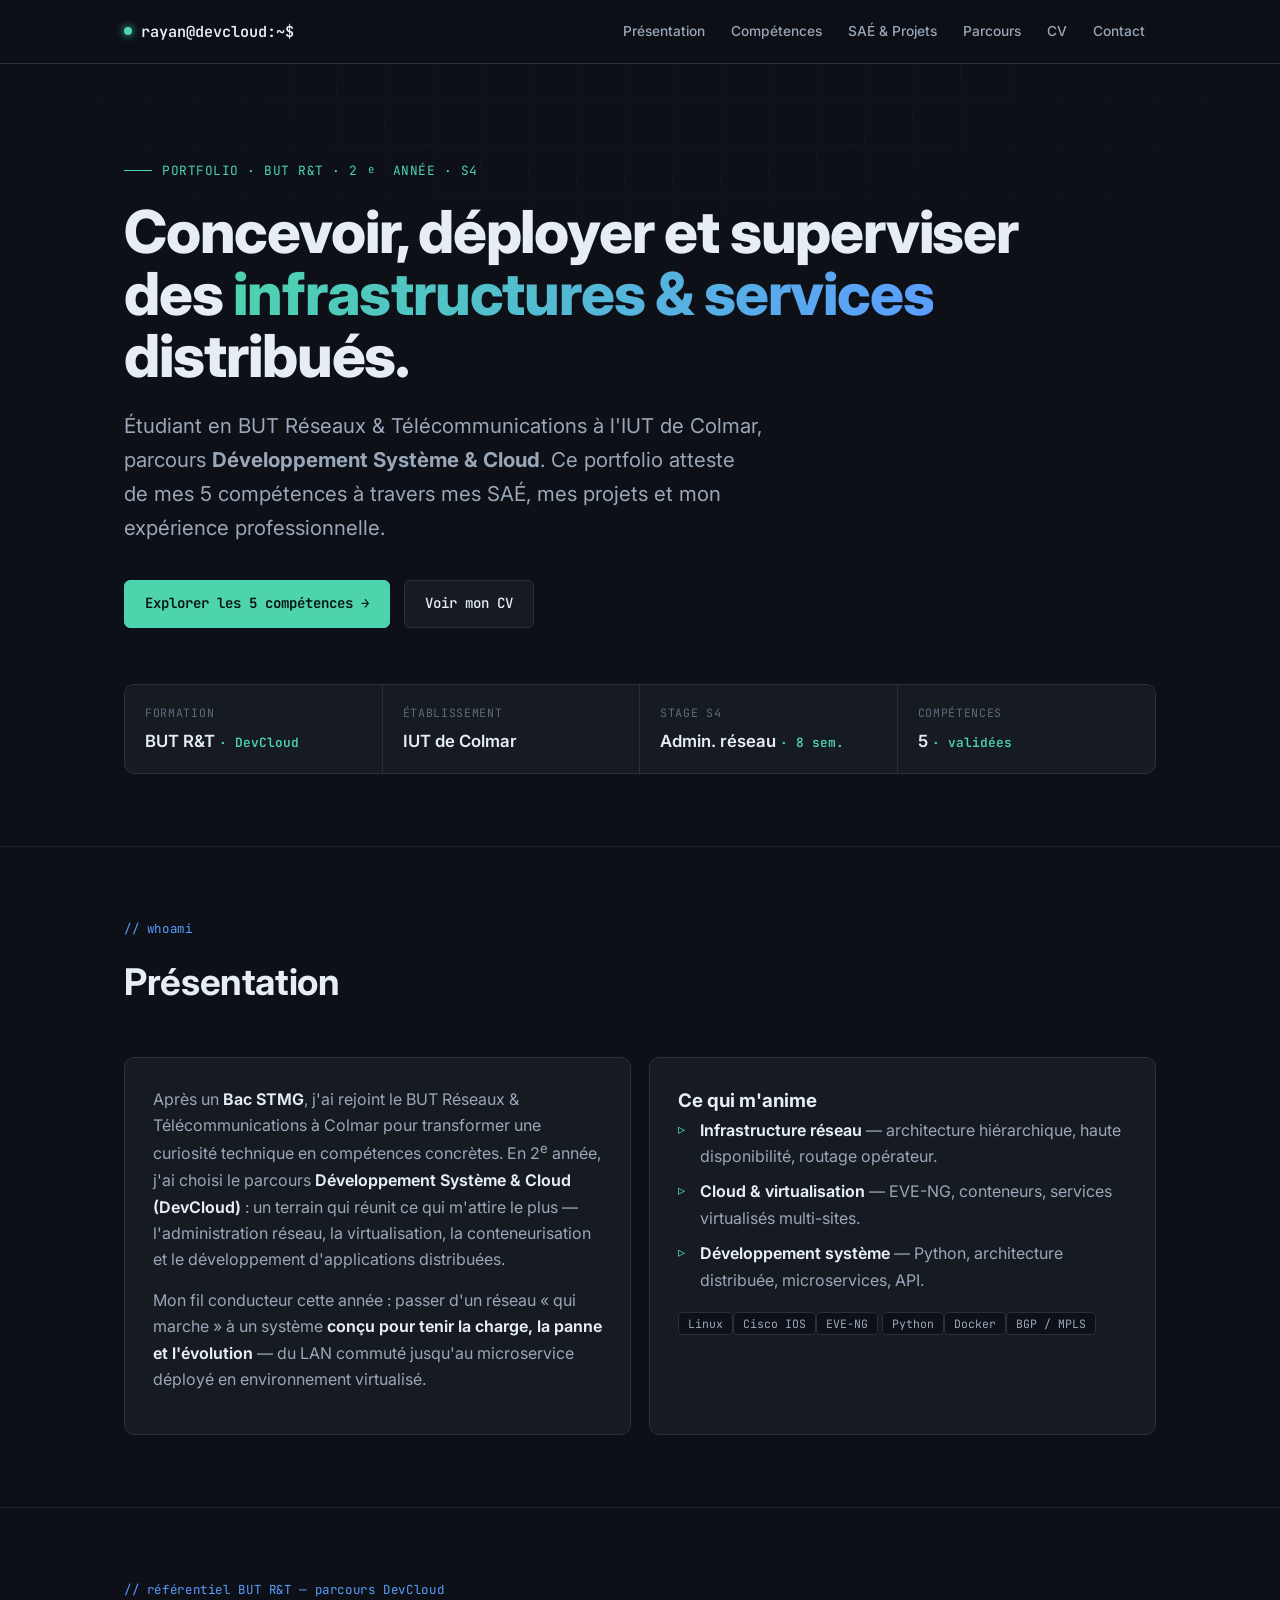
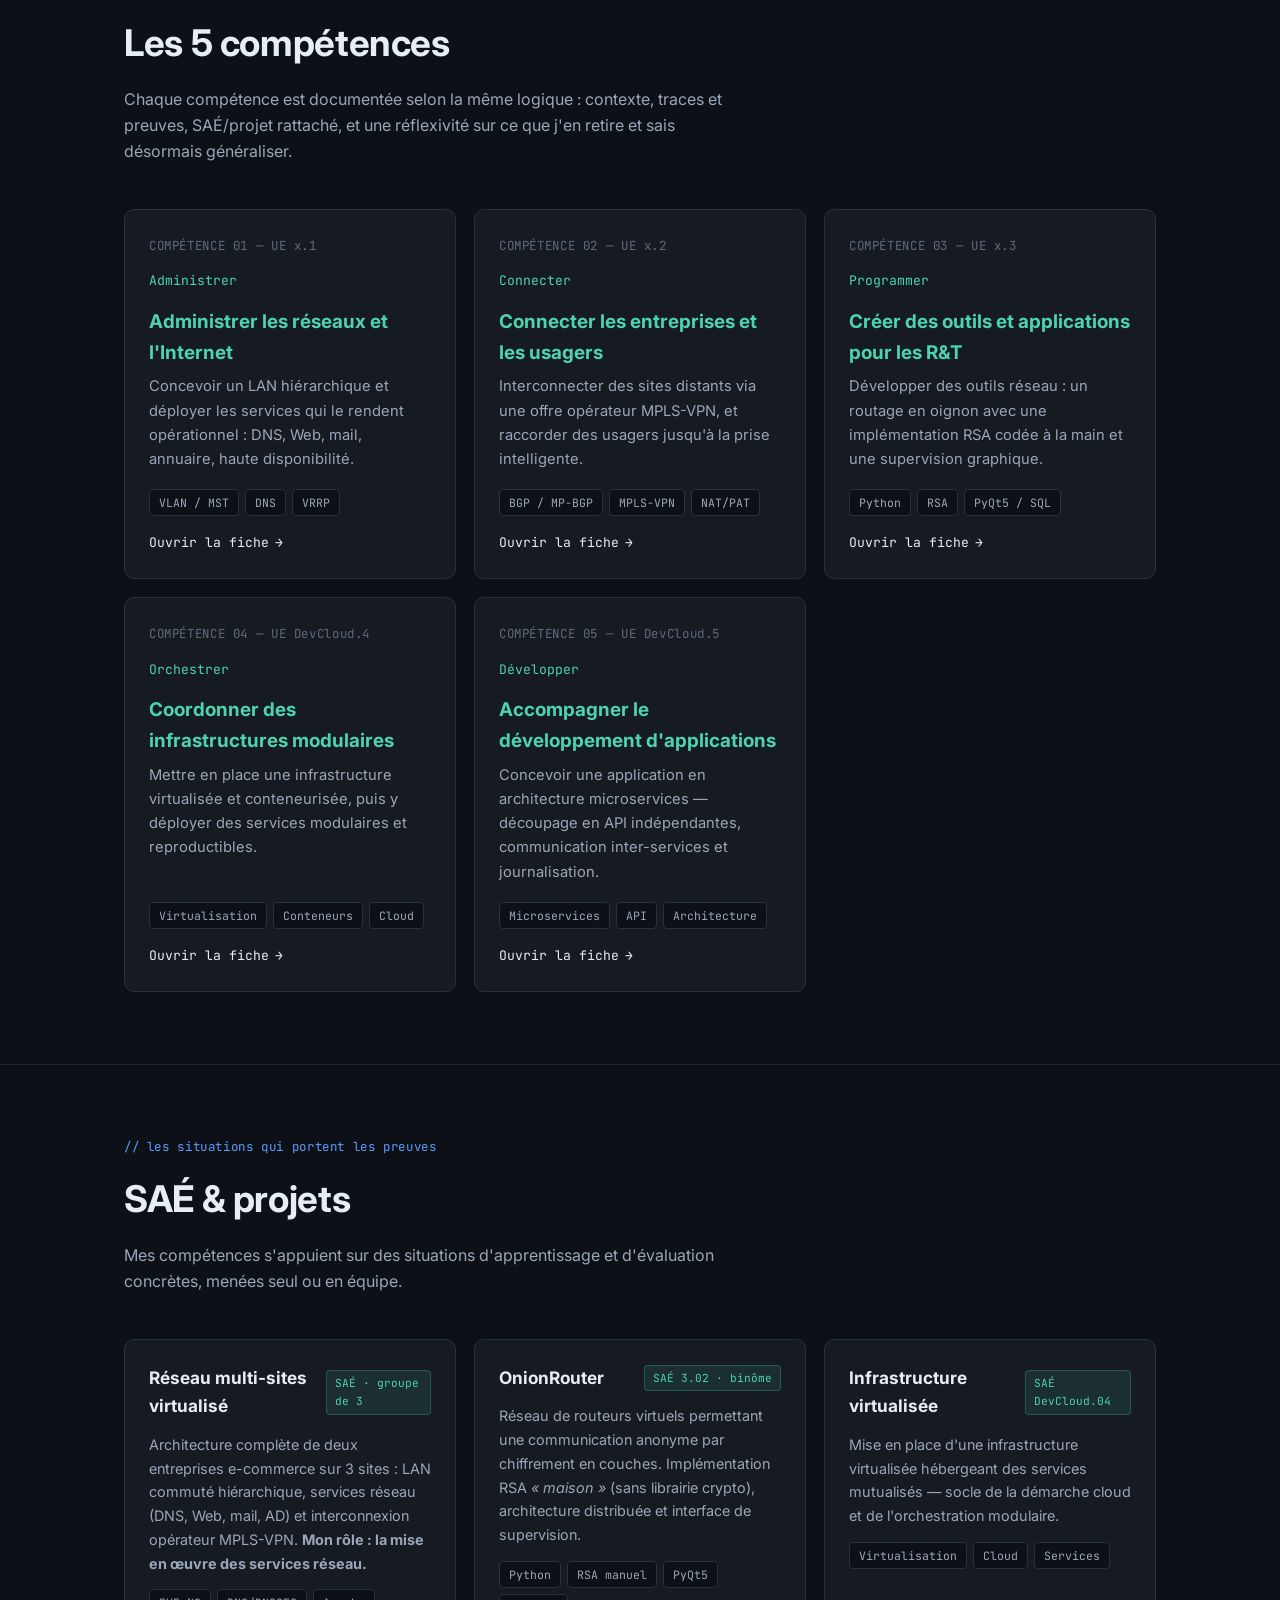
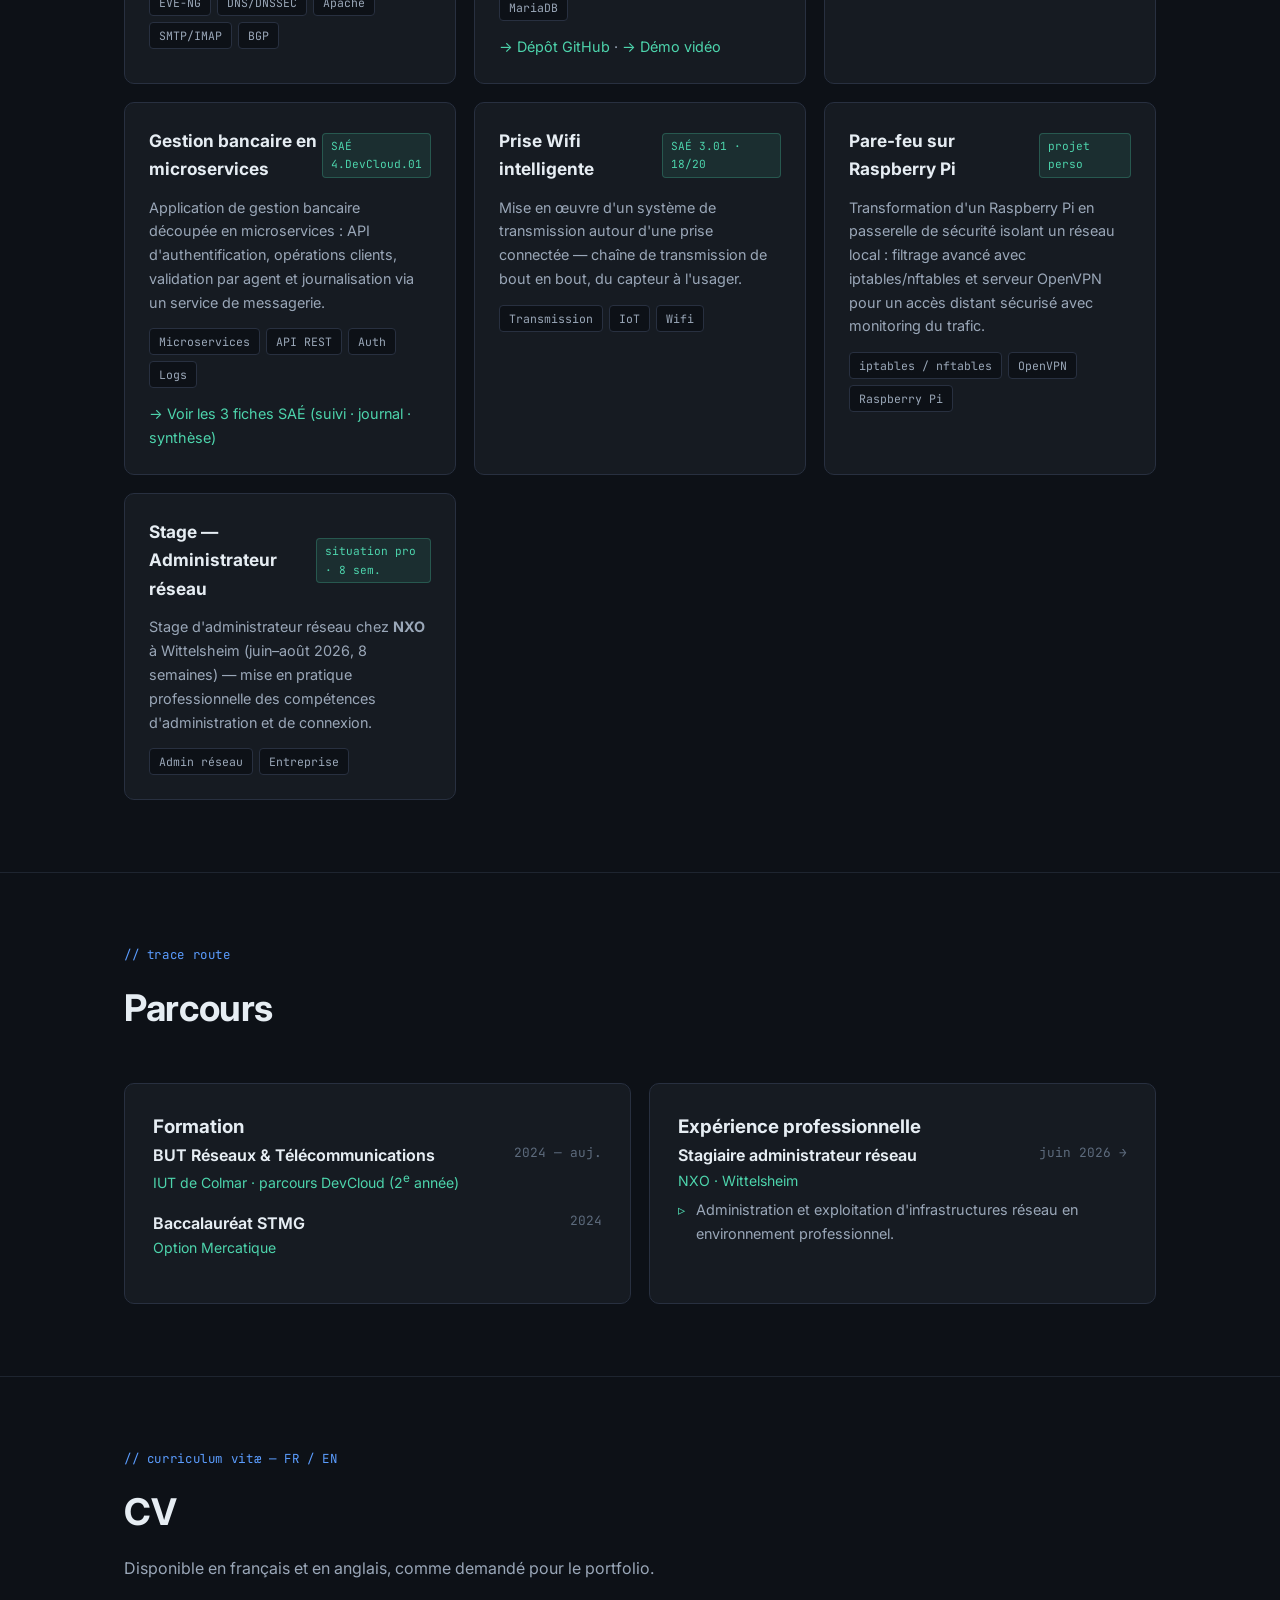
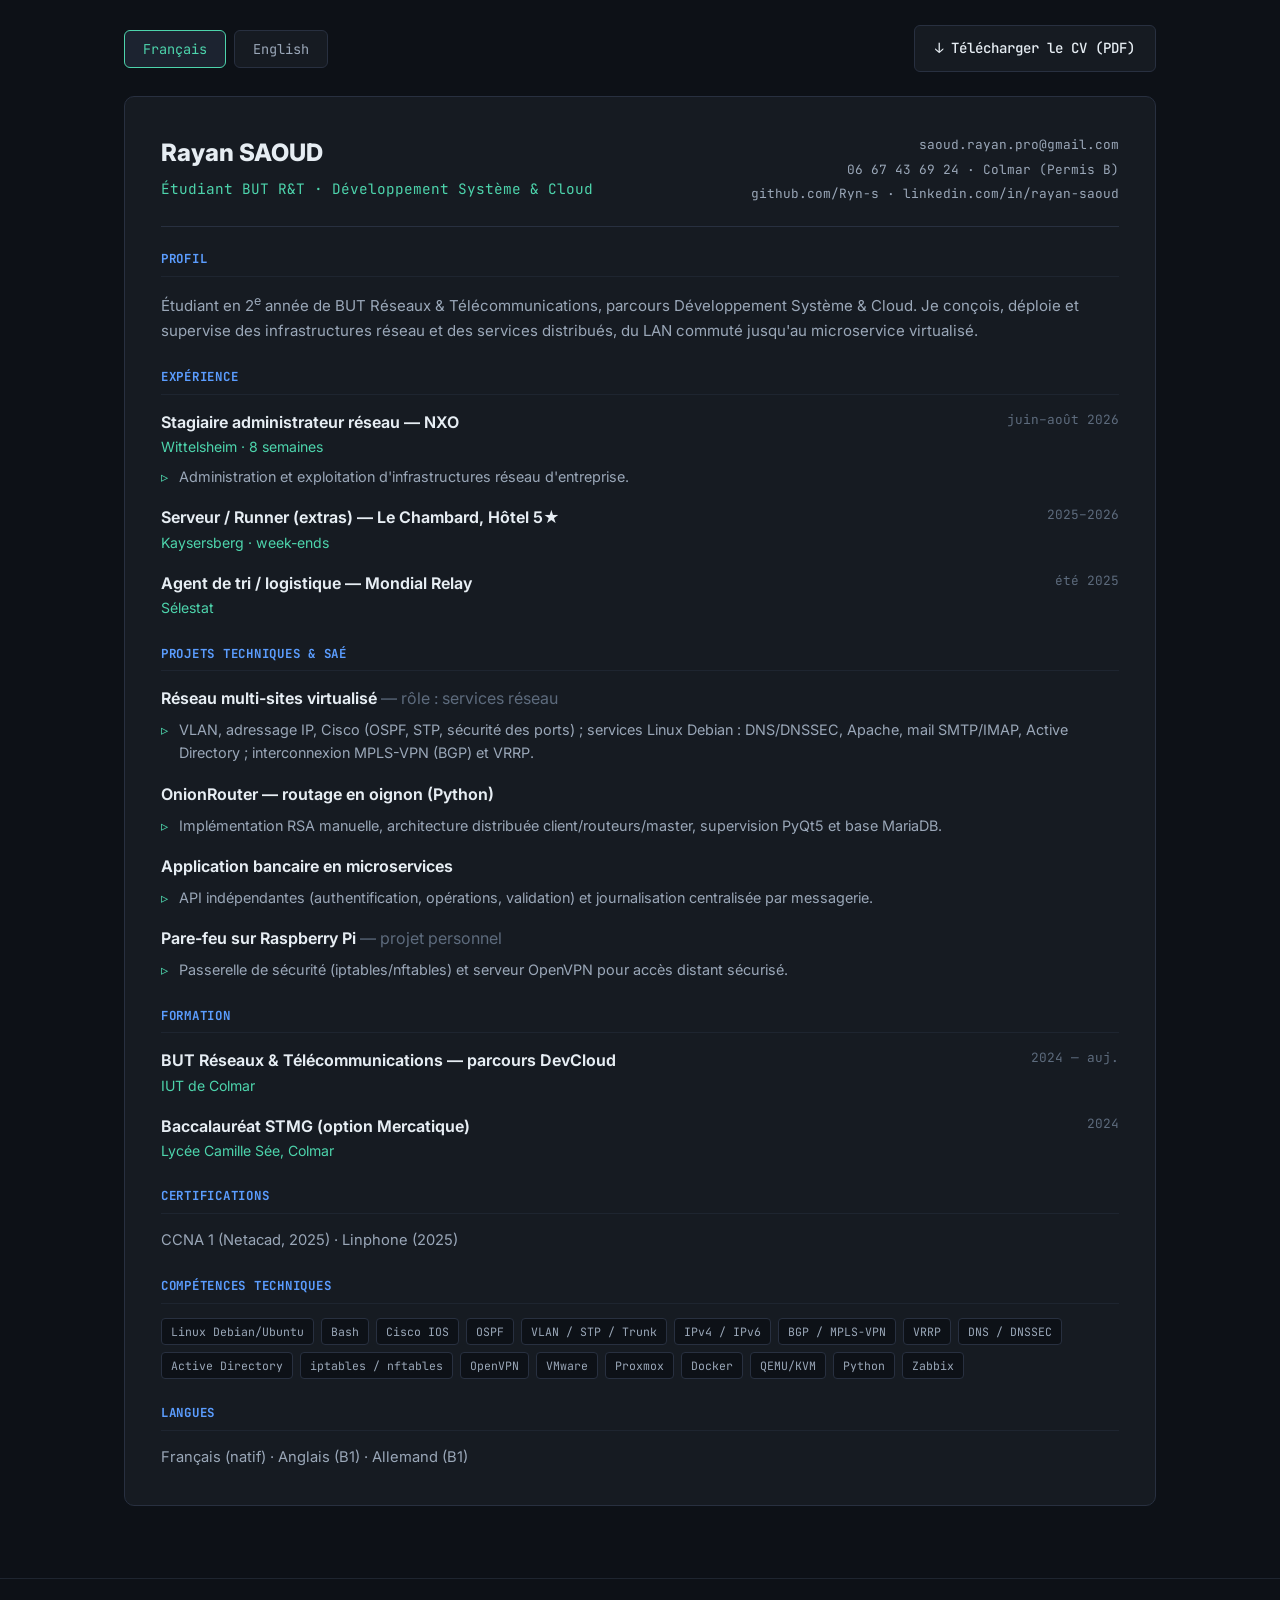
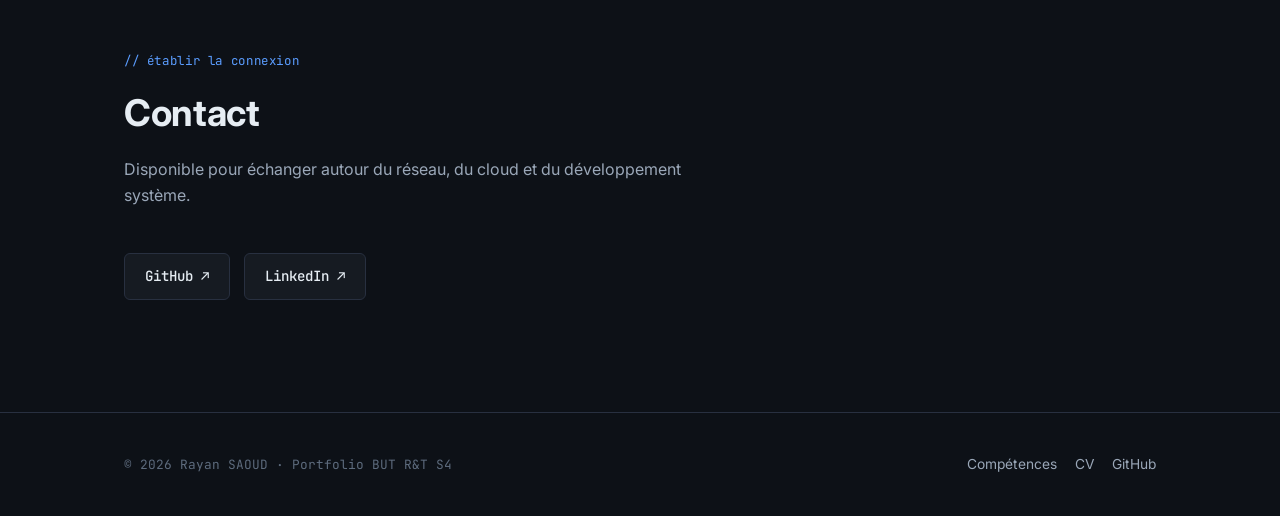
==== index.html @ 7ab93f72 "Add files via upload Portfolio S4" ====
<!DOCTYPE html>
<html lang="fr">
<head>
<meta charset="UTF-8">
<meta name="viewport" content="width=device-width, initial-scale=1.0">
<title>Rayan SAOUD — Portfolio BUT R&T · DevCloud</title>
<meta name="description" content="Portfolio de 2e année — BUT Réseaux & Télécommunications, parcours Développement Système & Cloud. Rayan SAOUD, IUT de Colmar.">
<link rel="preconnect" href="https://fonts.googleapis.com">
<link rel="preconnect" href="https://fonts.gstatic.com" crossorigin>
<link href="https://fonts.googleapis.com/css2?family=Inter:wght@400;500;600;700;800&family=JetBrains+Mono:wght@400;500;600&display=swap" rel="stylesheet">
<link rel="stylesheet" href="assets/css/style.css">
</head>
<body>

<nav class="nav">
  <div class="nav-inner">
    <a href="index.html" class="brand"><span class="dot"></span>rayan@devcloud:~$</a>
    <button class="nav-toggle" aria-label="Menu">≡</button>
    <div class="nav-links">
      <a href="#presentation">Présentation</a>
      <a href="#competences">Compétences</a>
      <a href="#projets">SAÉ &amp; Projets</a>
      <a href="#parcours">Parcours</a>
      <a href="#cv">CV</a>
      <a href="#contact">Contact</a>
    </div>
  </div>
</nav>

<!-- ============ HERO ============ -->
<header class="hero">
  <div class="wrap">
    <div class="eyebrow">PORTFOLIO · BUT R&amp;T · 2<sup>e</sup>&nbsp;ANNÉE · S4</div>
    <h1>Concevoir, déployer et superviser<br>des <span class="grad">infrastructures &amp; services</span> distribués.</h1>
    <p class="lead">Étudiant en BUT Réseaux &amp; Télécommunications à l'IUT de Colmar, parcours <strong>Développement Système &amp; Cloud</strong>. Ce portfolio atteste de mes 5 compétences à travers mes SAÉ, mes projets et mon expérience professionnelle.</p>
    <div class="hero-cta">
      <a href="#competences" class="btn btn-primary">Explorer les 5 compétences →</a>
      <a href="#cv" class="btn">Voir mon CV</a>
    </div>

    <div class="status-strip reveal">
      <div class="cell"><div class="k">Formation</div><div class="v">BUT R&amp;T <small>· DevCloud</small></div></div>
      <div class="cell"><div class="k">Établissement</div><div class="v">IUT de Colmar</div></div>
      <div class="cell"><div class="k">Stage S4</div><div class="v">Admin. réseau <small>· 8 sem.</small></div></div>
      <div class="cell"><div class="k">Compétences</div><div class="v">5 <small>· validées</small></div></div>
    </div>
  </div>
</header>

<!-- ============ PRÉSENTATION ============ -->
<section class="block" id="presentation">
  <div class="wrap">
    <div class="section-head reveal">
      <div class="eyebrow">// whoami</div>
      <h2>Présentation</h2>
    </div>
    <div class="grid-2 reveal">
      <div class="panel prose">
        <p>Après un <strong>Bac STMG</strong>, j'ai rejoint le BUT Réseaux &amp; Télécommunications à Colmar pour transformer une curiosité technique en compétences concrètes. En 2<sup>e</sup> année, j'ai choisi le parcours <strong>Développement Système &amp; Cloud (DevCloud)</strong> : un terrain qui réunit ce qui m'attire le plus — l'administration réseau, la virtualisation, la conteneurisation et le développement d'applications distribuées.</p>
        <p>Mon fil conducteur cette année : passer d'un réseau « qui marche » à un système <strong>conçu pour tenir la charge, la panne et l'évolution</strong> — du LAN commuté jusqu'au microservice déployé en environnement virtualisé.</p>
      </div>
      <div class="panel">
        <h3 style="margin-top:0">Ce qui m'anime</h3>
        <div class="prose">
          <ul>
            <li><strong>Infrastructure réseau</strong> — architecture hiérarchique, haute disponibilité, routage opérateur.</li>
            <li><strong>Cloud &amp; virtualisation</strong> — EVE-NG, conteneurs, services virtualisés multi-sites.</li>
            <li><strong>Développement système</strong> — Python, architecture distribuée, microservices, API.</li>
          </ul>
        </div>
        <div class="tags" style="margin-top:8px">
          <span class="tag">Linux</span><span class="tag">Cisco IOS</span><span class="tag">EVE-NG</span>
          <span class="tag">Python</span><span class="tag">Docker</span><span class="tag">BGP / MPLS</span>
        </div>
      </div>
    </div>
  </div>
</section>

<!-- ============ COMPÉTENCES ============ -->
<section class="block" id="competences">
  <div class="wrap">
    <div class="section-head reveal">
      <div class="eyebrow">// référentiel BUT R&amp;T — parcours DevCloud</div>
      <h2>Les 5 compétences</h2>
      <p>Chaque compétence est documentée selon la même logique : contexte, traces et preuves, SAÉ/projet rattaché, et une réflexivité sur ce que j'en retire et sais désormais généraliser.</p>
    </div>
    <div class="comp-grid">

      <a href="competences/administrer.html" class="comp-card reveal">
        <div class="num">COMPÉTENCE 01 — UE x.1</div>
        <div class="verb">Administrer</div>
        <h3>Administrer les réseaux et l'Internet</h3>
        <p>Concevoir un LAN hiérarchique et déployer les services qui le rendent opérationnel : DNS, Web, mail, annuaire, haute disponibilité.</p>
        <div class="tags"><span class="tag">VLAN / MST</span><span class="tag">DNS</span><span class="tag">VRRP</span></div>
        <span class="go">Ouvrir la fiche <span class="arrow">→</span></span>
      </a>

      <a href="competences/connecter.html" class="comp-card reveal">
        <div class="num">COMPÉTENCE 02 — UE x.2</div>
        <div class="verb">Connecter</div>
        <h3>Connecter les entreprises et les usagers</h3>
        <p>Interconnecter des sites distants via une offre opérateur MPLS-VPN, et raccorder des usagers jusqu'à la prise intelligente.</p>
        <div class="tags"><span class="tag">BGP / MP-BGP</span><span class="tag">MPLS-VPN</span><span class="tag">NAT/PAT</span></div>
        <span class="go">Ouvrir la fiche <span class="arrow">→</span></span>
      </a>

      <a href="competences/programmer.html" class="comp-card reveal">
        <div class="num">COMPÉTENCE 03 — UE x.3</div>
        <div class="verb">Programmer</div>
        <h3>Créer des outils et applications pour les R&amp;T</h3>
        <p>Développer des outils réseau : un routage en oignon avec une implémentation RSA codée à la main et une supervision graphique.</p>
        <div class="tags"><span class="tag">Python</span><span class="tag">RSA</span><span class="tag">PyQt5 / SQL</span></div>
        <span class="go">Ouvrir la fiche <span class="arrow">→</span></span>
      </a>

      <a href="competences/orchestrer.html" class="comp-card reveal">
        <div class="num">COMPÉTENCE 04 — UE DevCloud.4</div>
        <div class="verb">Orchestrer</div>
        <h3>Coordonner des infrastructures modulaires</h3>
        <p>Mettre en place une infrastructure virtualisée et conteneurisée, puis y déployer des services modulaires et reproductibles.</p>
        <div class="tags"><span class="tag">Virtualisation</span><span class="tag">Conteneurs</span><span class="tag">Cloud</span></div>
        <span class="go">Ouvrir la fiche <span class="arrow">→</span></span>
      </a>

      <a href="competences/developper.html" class="comp-card reveal">
        <div class="num">COMPÉTENCE 05 — UE DevCloud.5</div>
        <div class="verb">Développer</div>
        <h3>Accompagner le développement d'applications</h3>
        <p>Concevoir une application en architecture microservices — découpage en API indépendantes, communication inter-services et journalisation.</p>
        <div class="tags"><span class="tag">Microservices</span><span class="tag">API</span><span class="tag">Architecture</span></div>
        <span class="go">Ouvrir la fiche <span class="arrow">→</span></span>
      </a>

    </div>
  </div>
</section>

<!-- ============ PROJETS / SAÉ ============ -->
<section class="block" id="projets">
  <div class="wrap">
    <div class="section-head reveal">
      <div class="eyebrow">// les situations qui portent les preuves</div>
      <h2>SAÉ &amp; projets</h2>
      <p>Mes compétences s'appuient sur des situations d'apprentissage et d'évaluation concrètes, menées seul ou en équipe.</p>
    </div>
    <div class="proj-grid">

      <div class="proj reveal">
        <div class="head"><h3>Réseau multi-sites virtualisé</h3><span class="badge">SAÉ · groupe de 3</span></div>
        <p>Architecture complète de deux entreprises e-commerce sur 3 sites : LAN commuté hiérarchique, services réseau (DNS, Web, mail, AD) et interconnexion opérateur MPLS-VPN. <strong>Mon rôle : la mise en œuvre des services réseau.</strong></p>
        <div class="tags"><span class="tag">EVE-NG</span><span class="tag">DNS/DNSSEC</span><span class="tag">Apache</span><span class="tag">SMTP/IMAP</span><span class="tag">BGP</span></div>
      </div>

      <div class="proj reveal">
        <div class="head"><h3>OnionRouter</h3><span class="badge">SAÉ 3.02 · binôme</span></div>
        <p>Réseau de routeurs virtuels permettant une communication anonyme par chiffrement en couches. Implémentation RSA <em>« maison »</em> (sans librairie crypto), architecture distribuée et interface de supervision.</p>
        <div class="tags"><span class="tag">Python</span><span class="tag">RSA manuel</span><span class="tag">PyQt5</span><span class="tag">MariaDB</span></div>
        <p style="margin-top:14px;margin-bottom:0"><a href="https://github.com/Ryn-s/Onion_Router" target="_blank" rel="noopener">→ Dépôt GitHub</a> · <a href="https://youtu.be/nkGbUICb_v0" target="_blank" rel="noopener">→ Démo vidéo</a></p>
      </div>

      <div class="proj reveal">
        <div class="head"><h3>Infrastructure virtualisée</h3><span class="badge">SAÉ DevCloud.04</span></div>
        <p>Mise en place d'une infrastructure virtualisée hébergeant des services mutualisés — socle de la démarche cloud et de l'orchestration modulaire.</p>
        <div class="tags"><span class="tag">Virtualisation</span><span class="tag">Cloud</span><span class="tag">Services</span></div>
      </div>

      <div class="proj reveal">
        <div class="head"><h3>Gestion bancaire en microservices</h3><span class="badge">SAÉ 4.DevCloud.01</span></div>
        <p>Application de gestion bancaire découpée en microservices : API d'authentification, opérations clients, validation par agent et journalisation via un service de messagerie.</p>
        <div class="tags"><span class="tag">Microservices</span><span class="tag">API REST</span><span class="tag">Auth</span><span class="tag">Logs</span></div>
        <p style="margin-top:14px;margin-bottom:0"><a href="competences/fiches-sae.html">→ Voir les 3 fiches SAÉ (suivi · journal · synthèse)</a></p>
      </div>

      <div class="proj reveal">
        <div class="head"><h3>Prise Wifi intelligente</h3><span class="badge">SAÉ 3.01 · 18/20</span></div>
        <p>Mise en œuvre d'un système de transmission autour d'une prise connectée — chaîne de transmission de bout en bout, du capteur à l'usager.</p>
        <div class="tags"><span class="tag">Transmission</span><span class="tag">IoT</span><span class="tag">Wifi</span></div>
      </div>

      <div class="proj reveal">
        <div class="head"><h3>Pare-feu sur Raspberry Pi</h3><span class="badge">projet perso</span></div>
        <p>Transformation d'un Raspberry Pi en passerelle de sécurité isolant un réseau local : filtrage avancé avec iptables/nftables et serveur OpenVPN pour un accès distant sécurisé avec monitoring du trafic.</p>
        <div class="tags"><span class="tag">iptables / nftables</span><span class="tag">OpenVPN</span><span class="tag">Raspberry Pi</span></div>
      </div>

      <div class="proj reveal">
        <div class="head"><h3>Stage — Administrateur réseau</h3><span class="badge">situation pro · 8 sem.</span></div>
        <p>Stage d'administrateur réseau chez <strong>NXO</strong> à Wittelsheim (juin–août 2026, 8 semaines) — mise en pratique professionnelle des compétences d'administration et de connexion.</p>
        <div class="tags"><span class="tag">Admin réseau</span><span class="tag">Entreprise</span></div>
      </div>

    </div>
  </div>
</section>

<!-- ============ PARCOURS ============ -->
<section class="block" id="parcours">
  <div class="wrap">
    <div class="section-head reveal">
      <div class="eyebrow">// trace route</div>
      <h2>Parcours</h2>
    </div>
    <div class="grid-2 reveal">
      <div class="panel">
        <h3 style="margin-top:0">Formation</h3>
        <div class="cv-item">
          <div class="it-head"><span class="it-title">BUT Réseaux &amp; Télécommunications</span><span class="it-date">2024 — auj.</span></div>
          <div class="it-sub">IUT de Colmar · parcours DevCloud (2<sup>e</sup> année)</div>
        </div>
        <div class="cv-item">
          <div class="it-head"><span class="it-title">Baccalauréat STMG</span><span class="it-date">2024</span></div>
          <div class="it-sub">Option Mercatique</div>
        </div>
      </div>
      <div class="panel">
        <h3 style="margin-top:0">Expérience professionnelle</h3>
        <div class="cv-item">
          <div class="it-head"><span class="it-title">Stagiaire administrateur réseau</span><span class="it-date">juin 2026 →</span></div>
          <div class="it-sub">NXO · Wittelsheim</div>
          <ul><li>Administration et exploitation d'infrastructures réseau en environnement professionnel.</li></ul>
        </div>
      </div>
    </div>
  </div>
</section>

<!-- ============ CV ============ -->
<section class="block" id="cv">
  <div class="wrap">
    <div class="section-head reveal">
      <div class="eyebrow">// curriculum vitæ — FR / EN</div>
      <h2>CV</h2>
      <p>Disponible en français et en anglais, comme demandé pour le portfolio.</p>
    </div>

    <div class="cv-tabs reveal">
      <button class="cv-tab active" data-target="cv-fr">Français</button>
      <button class="cv-tab" data-target="cv-en">English</button>
      <a href="assets/cv/CV_Rayan_SAOUD.pdf" download class="btn" style="margin-left:auto">↓ Télécharger le CV (PDF)</a>
    </div>

    <!-- CV FR -->
    <div class="cv-panel active reveal" id="cv-fr">
      <div class="cv-doc">
        <div class="cv-top">
          <div>
            <h3>Rayan SAOUD</h3>
            <div class="role">Étudiant BUT R&amp;T · Développement Système &amp; Cloud</div>
          </div>
          <div class="contact">
            saoud.rayan.pro@gmail.com<br>
            06 67 43 69 24 · Colmar (Permis B)<br>
            github.com/Ryn-s · linkedin.com/in/rayan-saoud
          </div>
        </div>

        <div class="cv-block">
          <h4>Profil</h4>
          <p style="color:var(--text-dim);font-size:.94rem">Étudiant en 2<sup>e</sup> année de BUT Réseaux &amp; Télécommunications, parcours Développement Système &amp; Cloud. Je conçois, déploie et supervise des infrastructures réseau et des services distribués, du LAN commuté jusqu'au microservice virtualisé.</p>
        </div>

        <div class="cv-block">
          <h4>Expérience</h4>
          <div class="cv-item">
            <div class="it-head"><span class="it-title">Stagiaire administrateur réseau — NXO</span><span class="it-date">juin–août 2026</span></div>
            <div class="it-sub">Wittelsheim · 8 semaines</div>
            <ul><li>Administration et exploitation d'infrastructures réseau d'entreprise.</li></ul>
          </div>
          <div class="cv-item">
            <div class="it-head"><span class="it-title">Serveur / Runner (extras) — Le Chambard, Hôtel 5★</span><span class="it-date">2025–2026</span></div>
            <div class="it-sub">Kaysersberg · week-ends</div>
          </div>
          <div class="cv-item">
            <div class="it-head"><span class="it-title">Agent de tri / logistique — Mondial Relay</span><span class="it-date">été 2025</span></div>
            <div class="it-sub">Sélestat</div>
          </div>
        </div>

        <div class="cv-block">
          <h4>Projets techniques &amp; SAÉ</h4>
          <div class="cv-item">
            <div class="it-title">Réseau multi-sites virtualisé <span style="color:var(--text-faint);font-weight:400">— rôle : services réseau</span></div>
            <ul><li>VLAN, adressage IP, Cisco (OSPF, STP, sécurité des ports) ; services Linux Debian : DNS/DNSSEC, Apache, mail SMTP/IMAP, Active Directory ; interconnexion MPLS-VPN (BGP) et VRRP.</li></ul>
          </div>
          <div class="cv-item">
            <div class="it-title">OnionRouter — routage en oignon (Python)</div>
            <ul><li>Implémentation RSA manuelle, architecture distribuée client/routeurs/master, supervision PyQt5 et base MariaDB.</li></ul>
          </div>
          <div class="cv-item">
            <div class="it-title">Application bancaire en microservices</div>
            <ul><li>API indépendantes (authentification, opérations, validation) et journalisation centralisée par messagerie.</li></ul>
          </div>
          <div class="cv-item">
            <div class="it-title">Pare-feu sur Raspberry Pi <span style="color:var(--text-faint);font-weight:400">— projet personnel</span></div>
            <ul><li>Passerelle de sécurité (iptables/nftables) et serveur OpenVPN pour accès distant sécurisé.</li></ul>
          </div>
        </div>

        <div class="cv-block">
          <h4>Formation</h4>
          <div class="cv-item">
            <div class="it-head"><span class="it-title">BUT Réseaux &amp; Télécommunications — parcours DevCloud</span><span class="it-date">2024 — auj.</span></div>
            <div class="it-sub">IUT de Colmar</div>
          </div>
          <div class="cv-item">
            <div class="it-head"><span class="it-title">Baccalauréat STMG (option Mercatique)</span><span class="it-date">2024</span></div>
            <div class="it-sub">Lycée Camille Sée, Colmar</div>
          </div>
        </div>

        <div class="cv-block">
          <h4>Certifications</h4>
          <p style="color:var(--text-dim);font-size:.92rem">CCNA 1 (Netacad, 2025) · Linphone (2025)</p>
        </div>

        <div class="cv-block">
          <h4>Compétences techniques</h4>
          <div class="skill-tags">
            <span class="tag">Linux Debian/Ubuntu</span><span class="tag">Bash</span><span class="tag">Cisco IOS</span>
            <span class="tag">OSPF</span><span class="tag">VLAN / STP / Trunk</span><span class="tag">IPv4 / IPv6</span>
            <span class="tag">BGP / MPLS-VPN</span><span class="tag">VRRP</span><span class="tag">DNS / DNSSEC</span>
            <span class="tag">Active Directory</span><span class="tag">iptables / nftables</span><span class="tag">OpenVPN</span>
            <span class="tag">VMware</span><span class="tag">Proxmox</span><span class="tag">Docker</span><span class="tag">QEMU/KVM</span>
            <span class="tag">Python</span><span class="tag">Zabbix</span>
          </div>
        </div>

        <div class="cv-block" style="margin-bottom:0">
          <h4>Langues</h4>
          <p style="color:var(--text-dim);font-size:.92rem">Français (natif) · Anglais (B1) · Allemand (B1)</p>
        </div>
      </div>
    </div>

    <!-- CV EN -->
    <div class="cv-panel reveal" id="cv-en">
      <div class="cv-doc">
        <div class="cv-top">
          <div>
            <h3>Rayan SAOUD</h3>
            <div class="role">Networks &amp; Telecom Student · Systems &amp; Cloud Development</div>
          </div>
          <div class="contact">
            saoud.rayan.pro@gmail.com<br>
            +33 6 67 43 69 24 · Colmar, France<br>
            github.com/Ryn-s · linkedin.com/in/rayan-saoud
          </div>
        </div>

        <div class="cv-block">
          <h4>Profile</h4>
          <p style="color:var(--text-dim);font-size:.94rem">Second-year student in a French Networks &amp; Telecommunications degree (BUT R&amp;T), Systems &amp; Cloud Development track. I design, deploy and monitor network infrastructures and distributed services — from switched LANs to virtualized microservices.</p>
        </div>

        <div class="cv-block">
          <h4>Experience</h4>
          <div class="cv-item">
            <div class="it-head"><span class="it-title">Network Administrator Intern — NXO</span><span class="it-date">Jun–Aug 2026</span></div>
            <div class="it-sub">Wittelsheim, France · 8 weeks</div>
            <ul><li>Administration and operation of enterprise network infrastructure.</li></ul>
          </div>
          <div class="cv-item">
            <div class="it-head"><span class="it-title">Waiter / Runner (extra) — Le Chambard, 5★ Hotel</span><span class="it-date">2025–2026</span></div>
            <div class="it-sub">Kaysersberg · weekends</div>
          </div>
          <div class="cv-item">
            <div class="it-head"><span class="it-title">Sorting / Logistics Agent — Mondial Relay</span><span class="it-date">Summer 2025</span></div>
            <div class="it-sub">Sélestat</div>
          </div>
        </div>

        <div class="cv-block">
          <h4>Technical projects &amp; coursework</h4>
          <div class="cv-item">
            <div class="it-title">Virtualized multi-site network <span style="color:var(--text-faint);font-weight:400">— role: network services</span></div>
            <ul><li>VLANs, IP addressing, Cisco (OSPF, STP, port security); Linux Debian services: DNS/DNSSEC, Apache, SMTP/IMAP mail, Active Directory; MPLS-VPN interconnection (BGP) and VRRP.</li></ul>
          </div>
          <div class="cv-item">
            <div class="it-title">OnionRouter — onion routing (Python)</div>
            <ul><li>Hand-written RSA implementation, distributed client/router/master architecture, PyQt5 monitoring interface and MariaDB backend.</li></ul>
          </div>
          <div class="cv-item">
            <div class="it-title">Microservices banking application</div>
            <ul><li>Independent APIs (authentication, transactions, approval) with centralized message-based logging.</li></ul>
          </div>
          <div class="cv-item">
            <div class="it-title">Raspberry Pi firewall <span style="color:var(--text-faint);font-weight:400">— personal project</span></div>
            <ul><li>Security gateway (iptables/nftables) and OpenVPN server for secure remote access.</li></ul>
          </div>
        </div>

        <div class="cv-block">
          <h4>Education</h4>
          <div class="cv-item">
            <div class="it-head"><span class="it-title">BUT in Networks &amp; Telecommunications — Systems &amp; Cloud track</span><span class="it-date">2024 — now</span></div>
            <div class="it-sub">IUT de Colmar (3-year Bachelor of Technology)</div>
          </div>
          <div class="cv-item">
            <div class="it-head"><span class="it-title">French High School Diploma (STMG, Marketing)</span><span class="it-date">2024</span></div>
            <div class="it-sub">Lycée Camille Sée, Colmar</div>
          </div>
        </div>

        <div class="cv-block">
          <h4>Certifications</h4>
          <p style="color:var(--text-dim);font-size:.92rem">CCNA 1 (Netacad, 2025) · Linphone (2025)</p>
        </div>

        <div class="cv-block">
          <h4>Technical skills</h4>
          <div class="skill-tags">
            <span class="tag">Linux Debian/Ubuntu</span><span class="tag">Bash</span><span class="tag">Cisco IOS</span>
            <span class="tag">OSPF</span><span class="tag">VLAN / STP / Trunk</span><span class="tag">IPv4 / IPv6</span>
            <span class="tag">BGP / MPLS-VPN</span><span class="tag">VRRP</span><span class="tag">DNS / DNSSEC</span>
            <span class="tag">Active Directory</span><span class="tag">iptables / nftables</span><span class="tag">OpenVPN</span>
            <span class="tag">VMware</span><span class="tag">Proxmox</span><span class="tag">Docker</span><span class="tag">QEMU/KVM</span>
            <span class="tag">Python</span><span class="tag">Zabbix</span>
          </div>
        </div>

        <div class="cv-block" style="margin-bottom:0">
          <h4>Languages</h4>
          <p style="color:var(--text-dim);font-size:.92rem">French (native) · English (B1) · German (B1)</p>
        </div>
      </div>
    </div>
  </div>
</section>

<!-- ============ CONTACT ============ -->
<section class="block" id="contact">
  <div class="wrap">
    <div class="section-head reveal">
      <div class="eyebrow">// établir la connexion</div>
      <h2>Contact</h2>
      <p>Disponible pour échanger autour du réseau, du cloud et du développement système.</p>
    </div>
    <div class="hero-cta reveal">
      <a href="https://github.com/Ryn-s" target="_blank" rel="noopener" class="btn">GitHub ↗</a>
      <a href="https://www.linkedin.com/in/rayan-saoud-94a11933b/" target="_blank" rel="noopener" class="btn">LinkedIn ↗</a>
    </div>
  </div>
</section>

<footer>
  <div class="wrap foot-inner">
    <div class="copy">© 2026 Rayan SAOUD · Portfolio BUT R&amp;T S4</div>
    <div class="foot-links">
      <a href="#competences">Compétences</a>
      <a href="#cv">CV</a>
      <a href="https://github.com/Ryn-s" target="_blank" rel="noopener">GitHub</a>
    </div>
  </div>
</footer>

<script src="assets/js/main.js"></script>
</body>
</html>
---- assets/css/style.css ----
/* ============================================================
   Portfolio Rayan SAOUD — BUT R&T 2e année (parcours DevCloud)
   Thème : "infrastructure réseau" — sombre, technique, raffiné
   ============================================================ */

:root {
  /* Palette — derived from network monitoring dashboards */
  --bg:           #0d1117;   /* deep slate, near-black */
  --bg-elev:      #161b22;   /* elevated surface */
  --bg-elev-2:    #1c2330;   /* card hover */
  --line:         #283040;   /* hairline rules */
  --line-soft:    #1e2530;
  --text:         #e6edf3;   /* primary text */
  --text-dim:     #9aa7b8;   /* secondary text */
  --text-faint:   #5d6b7d;   /* captions, metadata */
  --accent:       #4dd4ac;   /* signal green — "link up" */
  --accent-2:     #5b9dff;   /* route blue */
  --accent-warm:  #f0a868;   /* amber — alerts/highlights */
  --danger:       #f06d6d;   /* red — "link down" */

  --mono: "JetBrains Mono", "SF Mono", "Fira Code", ui-monospace, Menlo, monospace;
  --sans: "Inter", "Segoe UI", system-ui, -apple-system, sans-serif;

  --maxw: 1080px;
  --radius: 10px;
  --radius-sm: 6px;
}

* { box-sizing: border-box; margin: 0; padding: 0; }

html { scroll-behavior: smooth; }

body {
  background: var(--bg);
  color: var(--text);
  font-family: var(--sans);
  line-height: 1.65;
  font-size: 16px;
  -webkit-font-smoothing: antialiased;
  overflow-x: hidden;
}

/* faint grid background — like an EVE-NG canvas */
body::before {
  content: "";
  position: fixed;
  inset: 0;
  background-image:
    linear-gradient(var(--line-soft) 1px, transparent 1px),
    linear-gradient(90deg, var(--line-soft) 1px, transparent 1px);
  background-size: 48px 48px;
  opacity: 0.25;
  z-index: -1;
  pointer-events: none;
  -webkit-mask-image: radial-gradient(ellipse 80% 60% at 50% 0%, #000 30%, transparent 80%);
          mask-image: radial-gradient(ellipse 80% 60% at 50% 0%, #000 30%, transparent 80%);
}

a { color: var(--accent); text-decoration: none; transition: color .15s ease; }
a:hover { color: var(--accent-2); }

.wrap { max-width: var(--maxw); margin: 0 auto; padding: 0 24px; }

/* ---------- Navigation ---------- */
.nav {
  position: sticky;
  top: 0;
  z-index: 50;
  background: rgba(13, 17, 23, 0.82);
  backdrop-filter: blur(12px);
  border-bottom: 1px solid var(--line);
}
.nav-inner {
  max-width: var(--maxw);
  margin: 0 auto;
  padding: 14px 24px;
  display: flex;
  align-items: center;
  justify-content: space-between;
  gap: 16px;
}
.brand {
  font-family: var(--mono);
  font-weight: 600;
  font-size: 0.95rem;
  color: var(--text);
  display: flex;
  align-items: center;
  gap: 9px;
}
.brand .dot {
  width: 8px; height: 8px; border-radius: 50%;
  background: var(--accent);
  box-shadow: 0 0 8px var(--accent);
  animation: pulse 2.4s ease-in-out infinite;
}
@keyframes pulse { 0%,100%{opacity:1} 50%{opacity:.4} }

.nav-links { display: flex; gap: 4px; flex-wrap: wrap; align-items: center; }
.nav-links a {
  font-size: 0.86rem;
  color: var(--text-dim);
  padding: 6px 11px;
  border-radius: var(--radius-sm);
  font-weight: 500;
}
.nav-links a:hover { color: var(--text); background: var(--bg-elev); }
.nav-links a.active { color: var(--accent); }

.nav-toggle { display: none; background: none; border: 1px solid var(--line);
  color: var(--text); border-radius: var(--radius-sm); padding: 6px 10px;
  font-family: var(--mono); cursor: pointer; }

/* ---------- Hero ---------- */
.hero { padding: 96px 0 72px; position: relative; }
.hero .eyebrow {
  font-family: var(--mono);
  font-size: 0.8rem;
  color: var(--accent);
  letter-spacing: 0.04em;
  margin-bottom: 20px;
  display: flex; align-items: center; gap: 10px;
}
.hero .eyebrow::before {
  content: ""; width: 28px; height: 1px; background: var(--accent);
}
.hero h1 {
  font-size: clamp(2.2rem, 6vw, 3.7rem);
  line-height: 1.05;
  font-weight: 800;
  letter-spacing: -0.02em;
  margin-bottom: 22px;
}
.hero h1 .grad {
  background: linear-gradient(120deg, var(--accent), var(--accent-2));
  -webkit-background-clip: text; background-clip: text;
  -webkit-text-fill-color: transparent;
}
.hero .lead {
  font-size: clamp(1.05rem, 2.2vw, 1.28rem);
  color: var(--text-dim);
  max-width: 640px;
  margin-bottom: 36px;
}
.hero-cta { display: flex; gap: 14px; flex-wrap: wrap; }

.btn {
  font-family: var(--mono);
  font-size: 0.88rem;
  font-weight: 500;
  padding: 11px 20px;
  border-radius: var(--radius-sm);
  border: 1px solid var(--line);
  background: var(--bg-elev);
  color: var(--text);
  cursor: pointer;
  transition: all .18s ease;
  display: inline-flex; align-items: center; gap: 8px;
}
.btn:hover { border-color: var(--accent); color: var(--accent); transform: translateY(-1px); }
.btn-primary {
  background: var(--accent);
  color: #07120e;
  border-color: var(--accent);
  font-weight: 600;
}
.btn-primary:hover { background: #5ee0ba; color: #07120e; box-shadow: 0 6px 20px -6px var(--accent); }

/* status strip under hero */
.status-strip {
  margin-top: 56px;
  border: 1px solid var(--line);
  border-radius: var(--radius);
  background: var(--bg-elev);
  display: grid;
  grid-template-columns: repeat(4, 1fr);
  overflow: hidden;
}
.status-strip .cell {
  padding: 18px 20px;
  border-right: 1px solid var(--line);
}
.status-strip .cell:last-child { border-right: none; }
.status-strip .k {
  font-family: var(--mono); font-size: 0.72rem; color: var(--text-faint);
  text-transform: uppercase; letter-spacing: 0.06em; margin-bottom: 6px;
}
.status-strip .v { font-size: 1.05rem; font-weight: 600; color: var(--text); }
.status-strip .v small { color: var(--accent); font-family: var(--mono); font-size: 0.8rem; }

/* ---------- Section scaffolding ---------- */
section.block { padding: 72px 0; border-top: 1px solid var(--line-soft); }
.section-head { margin-bottom: 44px; }
.section-head .eyebrow {
  font-family: var(--mono); font-size: 0.78rem; color: var(--accent-2);
  letter-spacing: 0.05em; margin-bottom: 12px;
}
.section-head h2 {
  font-size: clamp(1.6rem, 4vw, 2.3rem);
  font-weight: 700; letter-spacing: -0.01em; margin-bottom: 12px;
}
.section-head p { color: var(--text-dim); max-width: 620px; }

/* ---------- Competence cards (index) ---------- */
.comp-grid { display: grid; grid-template-columns: repeat(auto-fill, minmax(300px, 1fr)); gap: 18px; }
.comp-card {
  position: relative;
  border: 1px solid var(--line);
  border-radius: var(--radius);
  background: var(--bg-elev);
  padding: 26px 24px 24px;
  transition: all .2s ease;
  overflow: hidden;
  display: flex; flex-direction: column;
}
.comp-card::after {
  content: ""; position: absolute; left: 0; top: 0; height: 3px; width: 0;
  background: linear-gradient(90deg, var(--accent), var(--accent-2));
  transition: width .3s ease;
}
.comp-card:hover { border-color: var(--accent); background: var(--bg-elev-2); transform: translateY(-3px); }
.comp-card:hover::after { width: 100%; }
.comp-card .num {
  font-family: var(--mono); font-size: 0.78rem; color: var(--text-faint);
  margin-bottom: 14px; letter-spacing: 0.05em;
}
.comp-card h3 { font-size: 1.18rem; font-weight: 700; margin-bottom: 6px; }
.comp-card .verb {
  font-family: var(--mono); font-size: 0.82rem; color: var(--accent);
  margin-bottom: 14px;
}
.comp-card p { color: var(--text-dim); font-size: 0.92rem; margin-bottom: 18px; flex: 1; }
.comp-card .tags { display: flex; flex-wrap: wrap; gap: 6px; margin-bottom: 16px; }
.comp-card .go {
  font-family: var(--mono); font-size: 0.82rem; color: var(--text);
  display: inline-flex; align-items: center; gap: 6px;
}
.comp-card:hover .go { color: var(--accent); }
.comp-card .go .arrow { transition: transform .2s ease; }
.comp-card:hover .go .arrow { transform: translateX(4px); }

.tag {
  font-family: var(--mono); font-size: 0.72rem;
  padding: 3px 9px; border-radius: 4px;
  background: var(--bg); border: 1px solid var(--line);
  color: var(--text-dim);
}

/* ---------- Generic cards / panels ---------- */
.panel {
  border: 1px solid var(--line);
  border-radius: var(--radius);
  background: var(--bg-elev);
  padding: 28px;
}
.grid-2 { display: grid; grid-template-columns: 1fr 1fr; gap: 18px; }

/* ---------- Project cards ---------- */
.proj-grid { display: grid; grid-template-columns: repeat(auto-fill, minmax(320px,1fr)); gap: 18px; }
.proj {
  border: 1px solid var(--line); border-radius: var(--radius);
  background: var(--bg-elev); padding: 24px; transition: all .2s ease;
}
.proj:hover { border-color: var(--accent-2); transform: translateY(-2px); }
.proj .head { display:flex; align-items:center; justify-content:space-between; margin-bottom: 12px; }
.proj h3 { font-size: 1.08rem; font-weight: 700; }
.proj .badge {
  font-family: var(--mono); font-size: 0.7rem; padding: 3px 8px; border-radius: 4px;
  background: rgba(77,212,172,.1); color: var(--accent); border: 1px solid rgba(77,212,172,.25);
}
.proj p { color: var(--text-dim); font-size: 0.9rem; margin-bottom: 14px; }
.proj .tags { display:flex; flex-wrap:wrap; gap:6px; }

/* ---------- Competence detail page ---------- */
.comp-hero { padding: 64px 0 40px; }
.breadcrumb { font-family: var(--mono); font-size: 0.8rem; color: var(--text-faint); margin-bottom: 24px; }
.breadcrumb a { color: var(--text-dim); }
.comp-hero .verb-big {
  font-family: var(--mono); color: var(--accent); font-size: 0.9rem; margin-bottom: 14px;
}
.comp-hero h1 { font-size: clamp(1.9rem, 5vw, 2.9rem); font-weight: 800; letter-spacing: -0.02em; margin-bottom: 18px; }
.comp-hero .lead { color: var(--text-dim); font-size: 1.1rem; max-width: 680px; }

.subsection { margin-bottom: 48px; }
.subsection > h2 {
  font-size: 1.35rem; font-weight: 700; margin-bottom: 18px;
  display: flex; align-items: center; gap: 12px;
}
.subsection > h2 .marker {
  font-family: var(--mono); font-size: 0.78rem; color: var(--accent);
  border: 1px solid var(--line); border-radius: 5px; padding: 3px 9px;
  background: var(--bg-elev);
}
.subsection h3 { font-size: 1.05rem; font-weight: 650; margin: 22px 0 10px; color: var(--text); }
.prose p { color: var(--text-dim); margin-bottom: 14px; }
.prose ul { color: var(--text-dim); margin: 0 0 16px 0; padding-left: 0; list-style: none; }
.prose ul li { position: relative; padding-left: 22px; margin-bottom: 9px; }
.prose ul li::before {
  content: "▹"; position: absolute; left: 0; color: var(--accent); font-size: 0.9rem;
}
.prose strong { color: var(--text); font-weight: 650; }

/* "5W" context grid */
.w-grid { display: grid; grid-template-columns: repeat(2, 1fr); gap: 1px; background: var(--line);
  border: 1px solid var(--line); border-radius: var(--radius); overflow: hidden; margin: 8px 0 4px; }
.w-grid .w {
  background: var(--bg-elev); padding: 18px 20px;
}
.w-grid .w .q {
  font-family: var(--mono); font-size: 0.72rem; color: var(--accent-2);
  text-transform: uppercase; letter-spacing: 0.05em; margin-bottom: 6px;
}
.w-grid .w .a { color: var(--text); font-size: 0.94rem; }

/* evidence / preuves list */
.evidence { display: grid; gap: 12px; }
.ev {
  border: 1px solid var(--line); border-left: 3px solid var(--accent);
  border-radius: var(--radius-sm); background: var(--bg-elev); padding: 16px 18px;
}
.ev .t { font-weight: 650; margin-bottom: 5px; font-size: 0.96rem; }
.ev .d { color: var(--text-dim); font-size: 0.88rem; }
.ev a { font-family: var(--mono); font-size: 0.82rem; }

/* reflexivity callout */
.reflex {
  border: 1px solid var(--line);
  border-radius: var(--radius);
  background: linear-gradient(180deg, rgba(91,157,255,.06), rgba(91,157,255,0));
  padding: 26px 28px;
}
.reflex h3 { margin-top: 0; color: var(--accent-2); }
.reflex .q-list { display: grid; gap: 18px; margin-top: 16px; }
.reflex .qa .q {
  font-weight: 650; color: var(--text); margin-bottom: 6px; font-size: 0.96rem;
}
.reflex .qa .a { color: var(--text-dim); font-size: 0.93rem; }

/* ---------- Referentiel tree (signature element) ---------- */
.ref-tree {
  border: 1px solid var(--line); border-radius: var(--radius);
  background: var(--bg);
  padding: 28px 20px; margin: 8px 0;
  overflow-x: auto;
}
.ref-caption { font-family: var(--mono); font-size: 0.76rem; color: var(--text-faint); margin-top: 10px; text-align:center; }

.svg-tree { display: block; margin: 0 auto; width: 100%; height: auto; min-width: 560px; }
.svg-tree .node-comp { fill: var(--bg-elev); stroke: var(--accent); stroke-width: 1.5; }
.svg-tree .node-comp-label { fill: var(--text); font: 700 15px var(--sans); }
.svg-tree .node-ac { fill: var(--bg-elev); stroke: var(--line); stroke-width: 1; }
.svg-tree .node-ac-label { fill: var(--text-dim); font: 500 11px var(--mono); }
.svg-tree .edge { stroke: var(--accent); stroke-width: 1.5; fill: none; opacity: 0.5; }
.svg-tree .edge-off { stroke: var(--text-faint); stroke-dasharray: 4 3; opacity: 0.4; }
.svg-tree .chk { fill: var(--accent); font: 700 11px var(--sans); }

/* ---------- CV section ---------- */
.cv-tabs { display: flex; gap: 8px; margin-bottom: 24px; align-items: center; flex-wrap: wrap; }
.cv-tab {
  font-family: var(--mono); font-size: 0.85rem; padding: 9px 18px;
  border: 1px solid var(--line); border-radius: var(--radius-sm);
  background: var(--bg-elev); color: var(--text-dim); cursor: pointer; transition: all .15s;
}
.cv-tab.active { color: var(--accent); border-color: var(--accent); background: var(--bg-elev-2); }
.cv-panel { display: none; }
.cv-panel.active { display: block; }

.cv-doc {
  border: 1px solid var(--line); border-radius: var(--radius);
  background: var(--bg-elev); padding: 36px;
}
.cv-doc .cv-top { display:flex; justify-content:space-between; flex-wrap:wrap; gap:16px;
  border-bottom: 1px solid var(--line); padding-bottom: 20px; margin-bottom: 22px; }
.cv-doc h3 { font-size: 1.5rem; font-weight: 800; }
.cv-doc .role { color: var(--accent); font-family: var(--mono); font-size: 0.9rem; margin-top:4px; }
.cv-doc .contact { font-family: var(--mono); font-size: 0.8rem; color: var(--text-dim); text-align: right; line-height: 1.9; }
.cv-block { margin-bottom: 24px; }
.cv-block > h4 {
  font-family: var(--mono); font-size: 0.78rem; color: var(--accent-2);
  text-transform: uppercase; letter-spacing: 0.06em; margin-bottom: 14px;
  border-bottom: 1px solid var(--line-soft); padding-bottom: 6px;
}
.cv-item { margin-bottom: 16px; }
.cv-item .it-head { display:flex; justify-content:space-between; flex-wrap:wrap; gap: 8px; }
.cv-item .it-title { font-weight: 650; color: var(--text); }
.cv-item .it-date { font-family: var(--mono); font-size: 0.8rem; color: var(--text-faint); }
.cv-item .it-sub { color: var(--accent); font-size: 0.88rem; margin-bottom: 4px; }
.cv-item ul { list-style: none; margin-top: 6px; }
.cv-item ul li { position: relative; padding-left: 18px; color: var(--text-dim); font-size: 0.9rem; margin-bottom: 5px; }
.cv-item ul li::before { content:"▹"; position:absolute; left:0; color: var(--accent); }
.skill-tags { display:flex; flex-wrap:wrap; gap: 7px; }

/* ---------- Capture gallery (real proof screenshots) ---------- */
.captures { display: grid; grid-template-columns: repeat(auto-fit, minmax(280px, 1fr)); gap: 16px; margin: 8px 0; }
.capture {
  border: 1px solid var(--line);
  border-radius: var(--radius);
  background: var(--bg-elev);
  overflow: hidden;
}
.capture img {
  width: 100%; display: block;
  background: #000;
  border-bottom: 1px solid var(--line);
}
.capture figcaption {
  padding: 12px 14px;
  font-size: 0.84rem;
  color: var(--text-dim);
}
.capture figcaption strong { color: var(--text); font-weight: 650; display: block; margin-bottom: 3px; font-size: 0.88rem; }
.capture .badge-real {
  display: inline-block; font-family: var(--mono); font-size: 0.68rem;
  color: var(--accent); border: 1px solid rgba(77,212,172,.3);
  background: rgba(77,212,172,.08); border-radius: 4px; padding: 1px 7px; margin-top: 8px;
}
.captures-wide { grid-template-columns: 1fr; }
.captures-wide .capture img { max-height: 460px; object-fit: contain; background: #0b0e13; }

/* ---------- Footer ---------- */
footer {
  border-top: 1px solid var(--line);
  padding: 40px 0;
  margin-top: 40px;
}
.foot-inner { display:flex; justify-content:space-between; flex-wrap:wrap; gap:18px; align-items:center; }
.foot-inner .copy { font-family: var(--mono); font-size: 0.8rem; color: var(--text-faint); }
.foot-links { display:flex; gap: 18px; }
.foot-links a { font-size: 0.86rem; color: var(--text-dim); }

/* ---------- Reveal animation ---------- */
.reveal { opacity: 0; transform: translateY(16px); transition: opacity .6s ease, transform .6s ease; }
.reveal.in { opacity: 1; transform: none; }
@media (prefers-reduced-motion: reduce) {
  .reveal { opacity: 1; transform: none; transition: none; }
  .brand .dot { animation: none; }
  html { scroll-behavior: auto; }
}

/* ---------- Responsive ---------- */
@media (max-width: 820px) {
  .status-strip { grid-template-columns: 1fr 1fr; }
  .status-strip .cell:nth-child(2) { border-right: none; }
  .grid-2 { grid-template-columns: 1fr; }
  .w-grid { grid-template-columns: 1fr; }
  .nav-links {
    display: none; position: absolute; top: 100%; left: 0; right: 0;
    flex-direction: column; background: var(--bg-elev); border-bottom: 1px solid var(--line);
    padding: 12px 24px; gap: 2px;
  }
  .nav-links.open { display: flex; }
  .nav-toggle { display: inline-block; }
  .cv-doc { padding: 24px 20px; }
  .cv-doc .contact { text-align: left; }
}
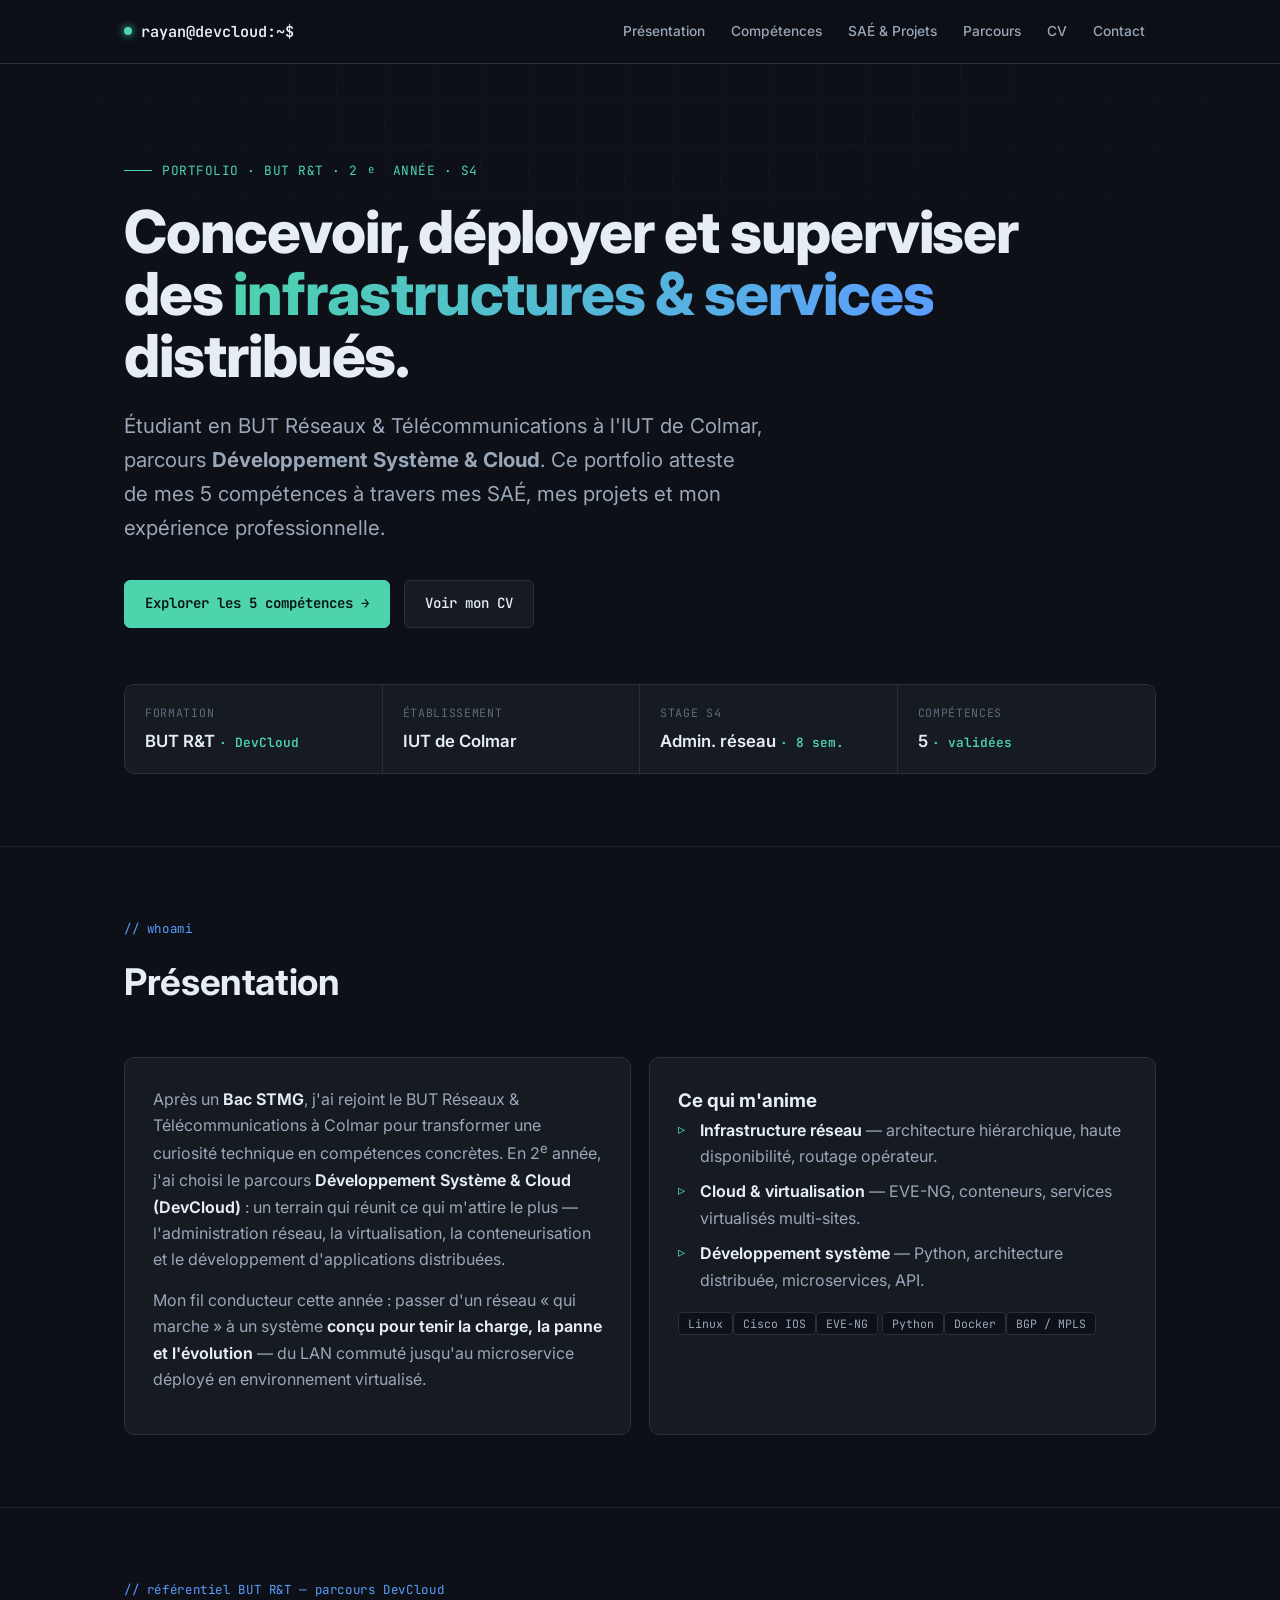
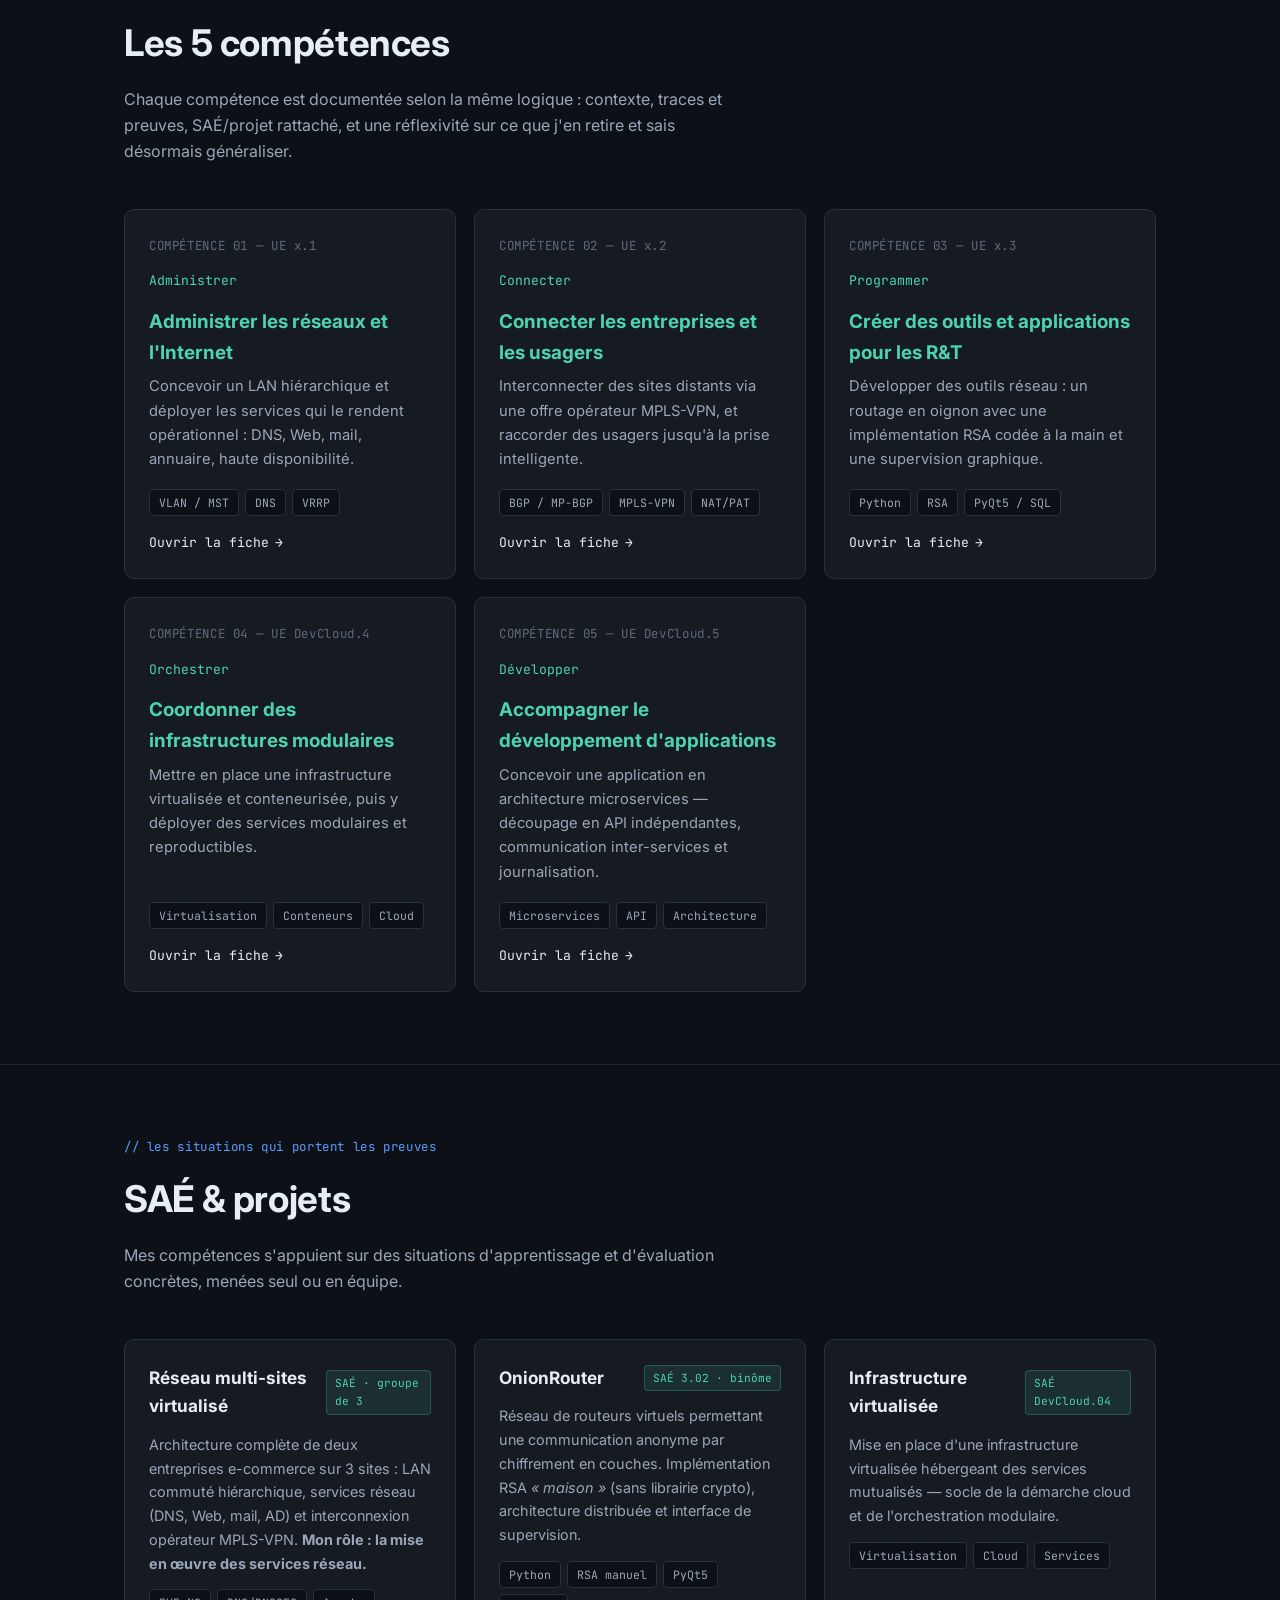
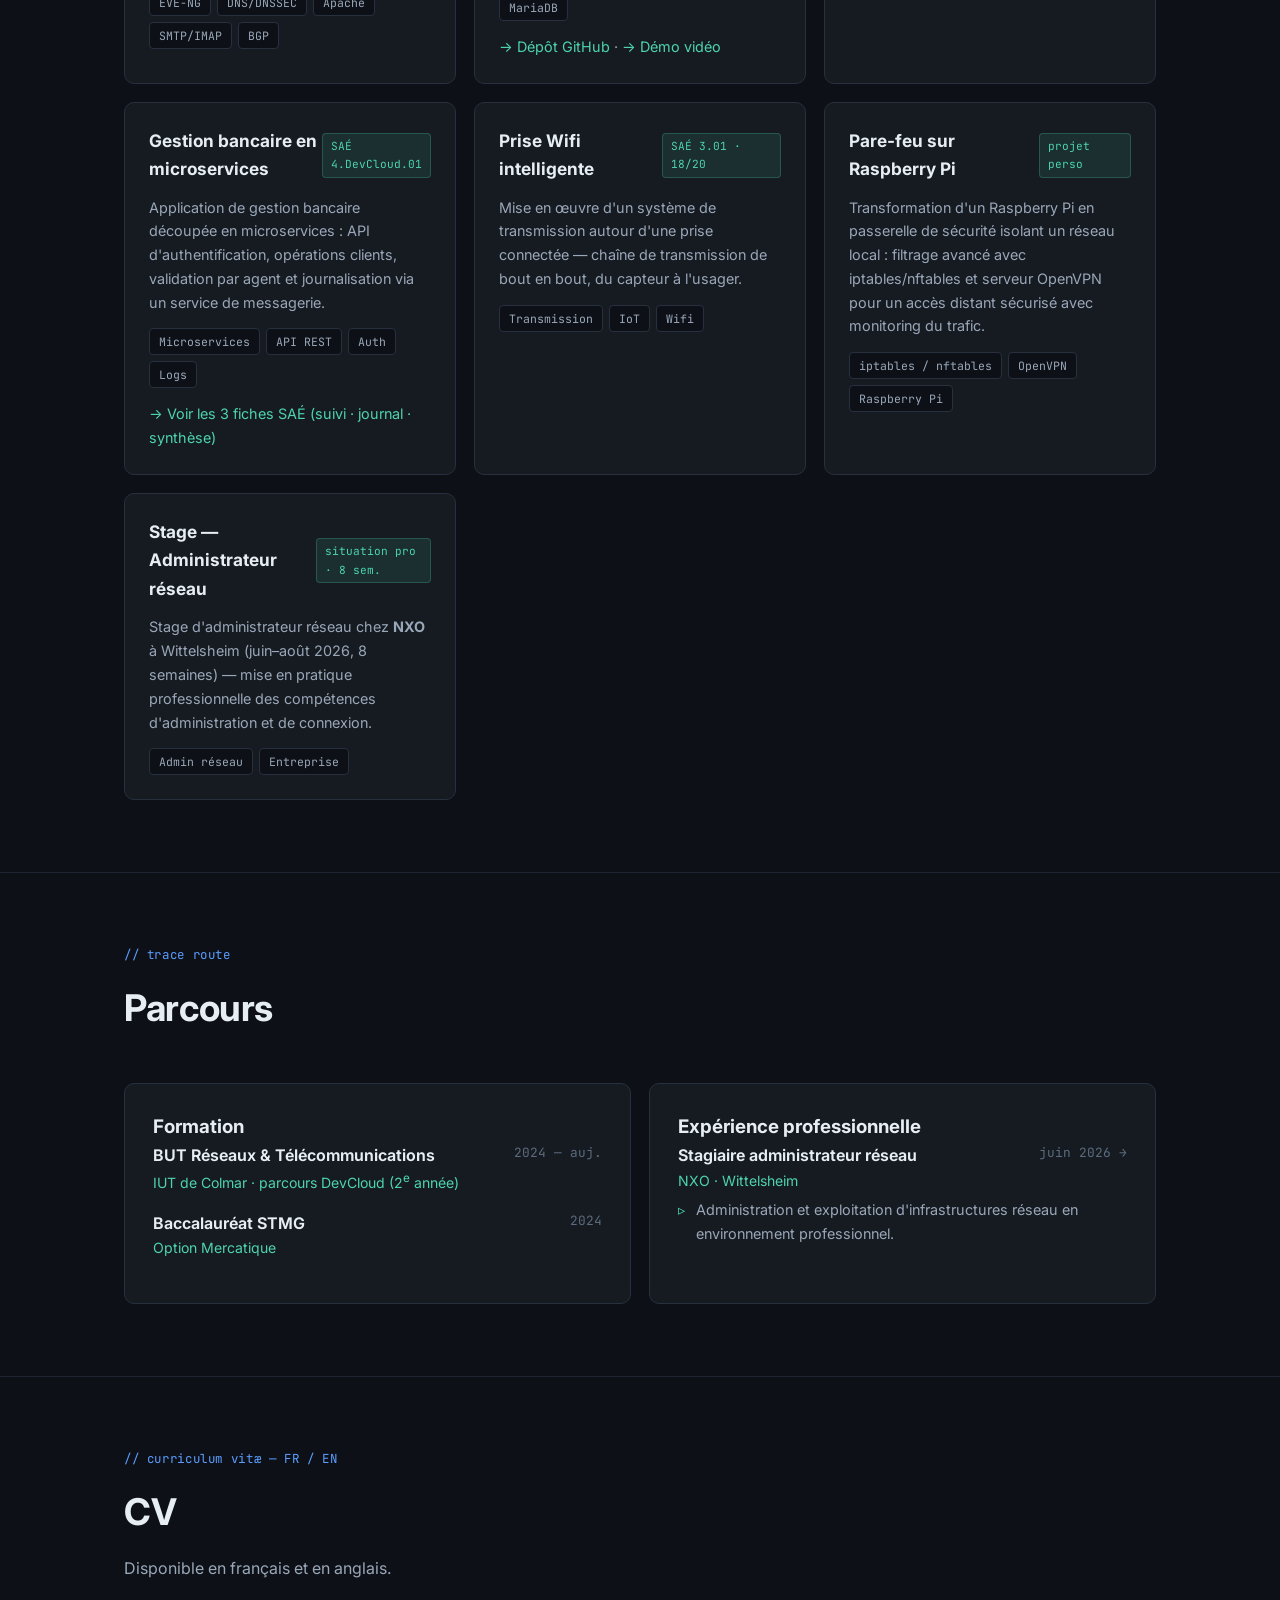
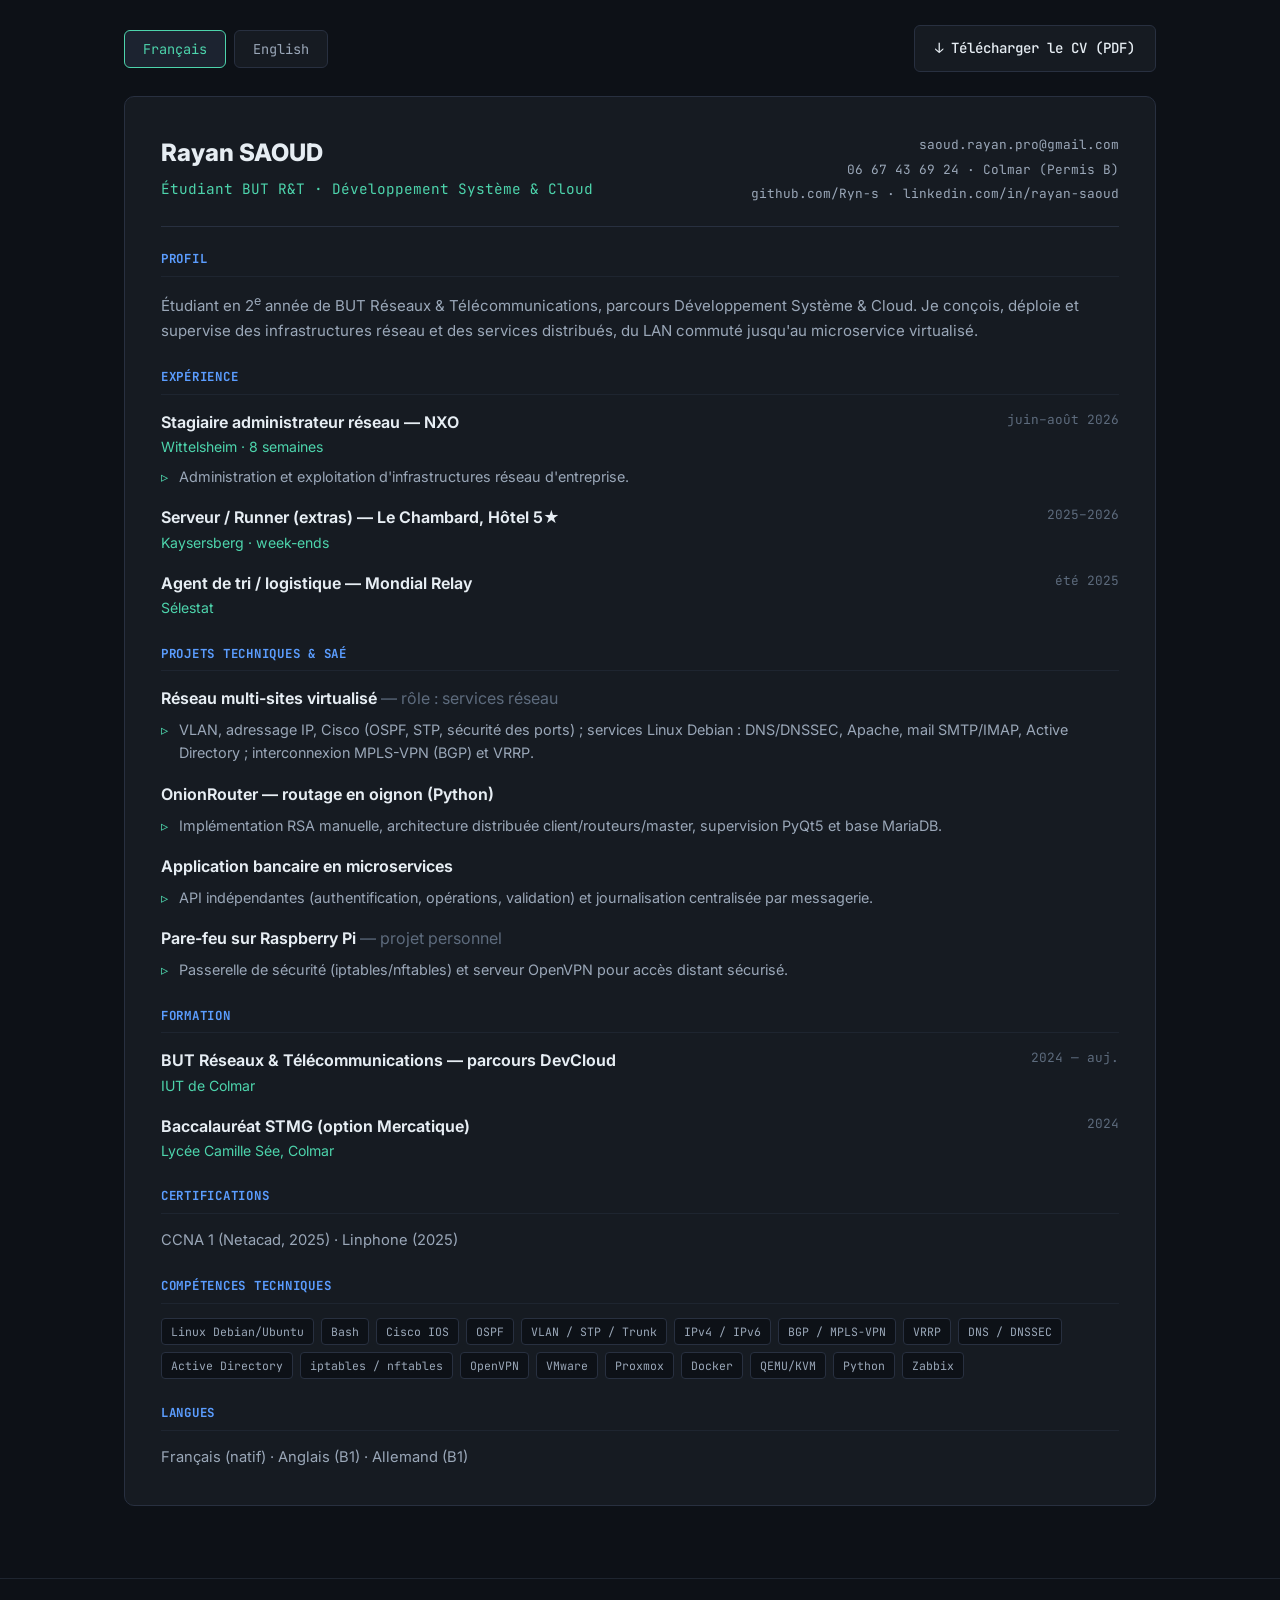
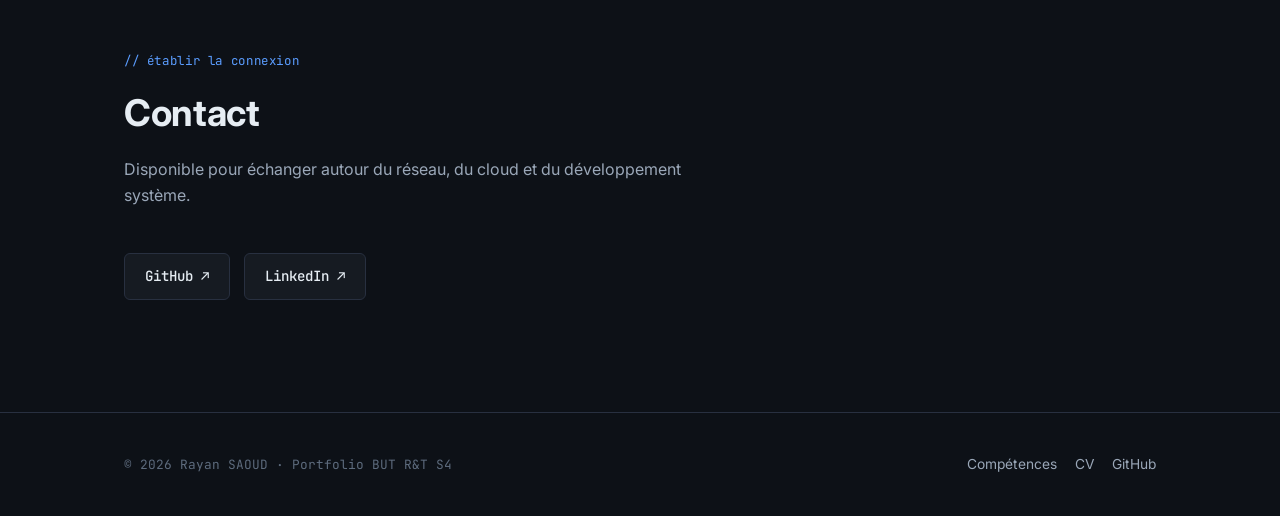
==== commit 7946666a: "Update index.html" ====
--- a/index.html
+++ b/index.html
@@ -231,7 +231,7 @@
     <div class="section-head reveal">
       <div class="eyebrow">// curriculum vitæ — FR / EN</div>
       <h2>CV</h2>
-      <p>Disponible en français et en anglais, comme demandé pour le portfolio.</p>
+      <p>Disponible en français et en anglais.</p>
     </div>
 
     <div class="cv-tabs reveal">
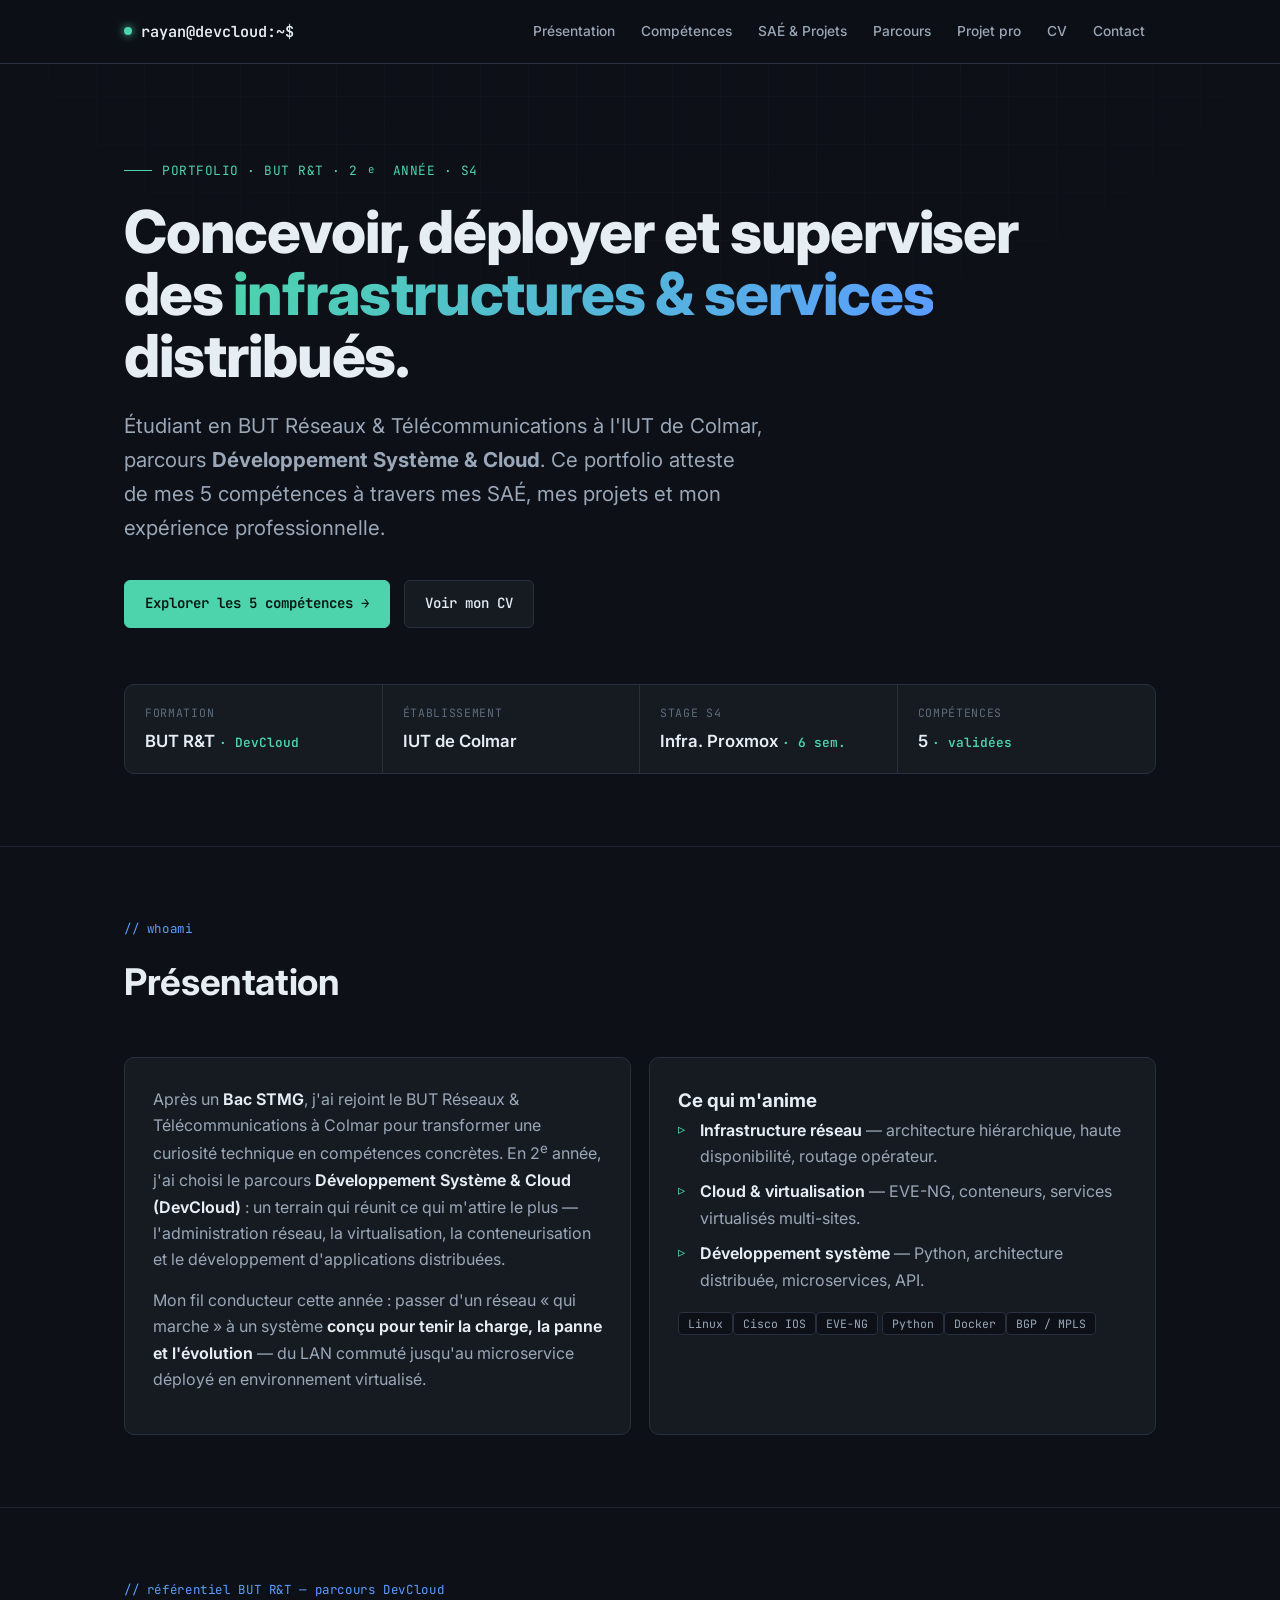
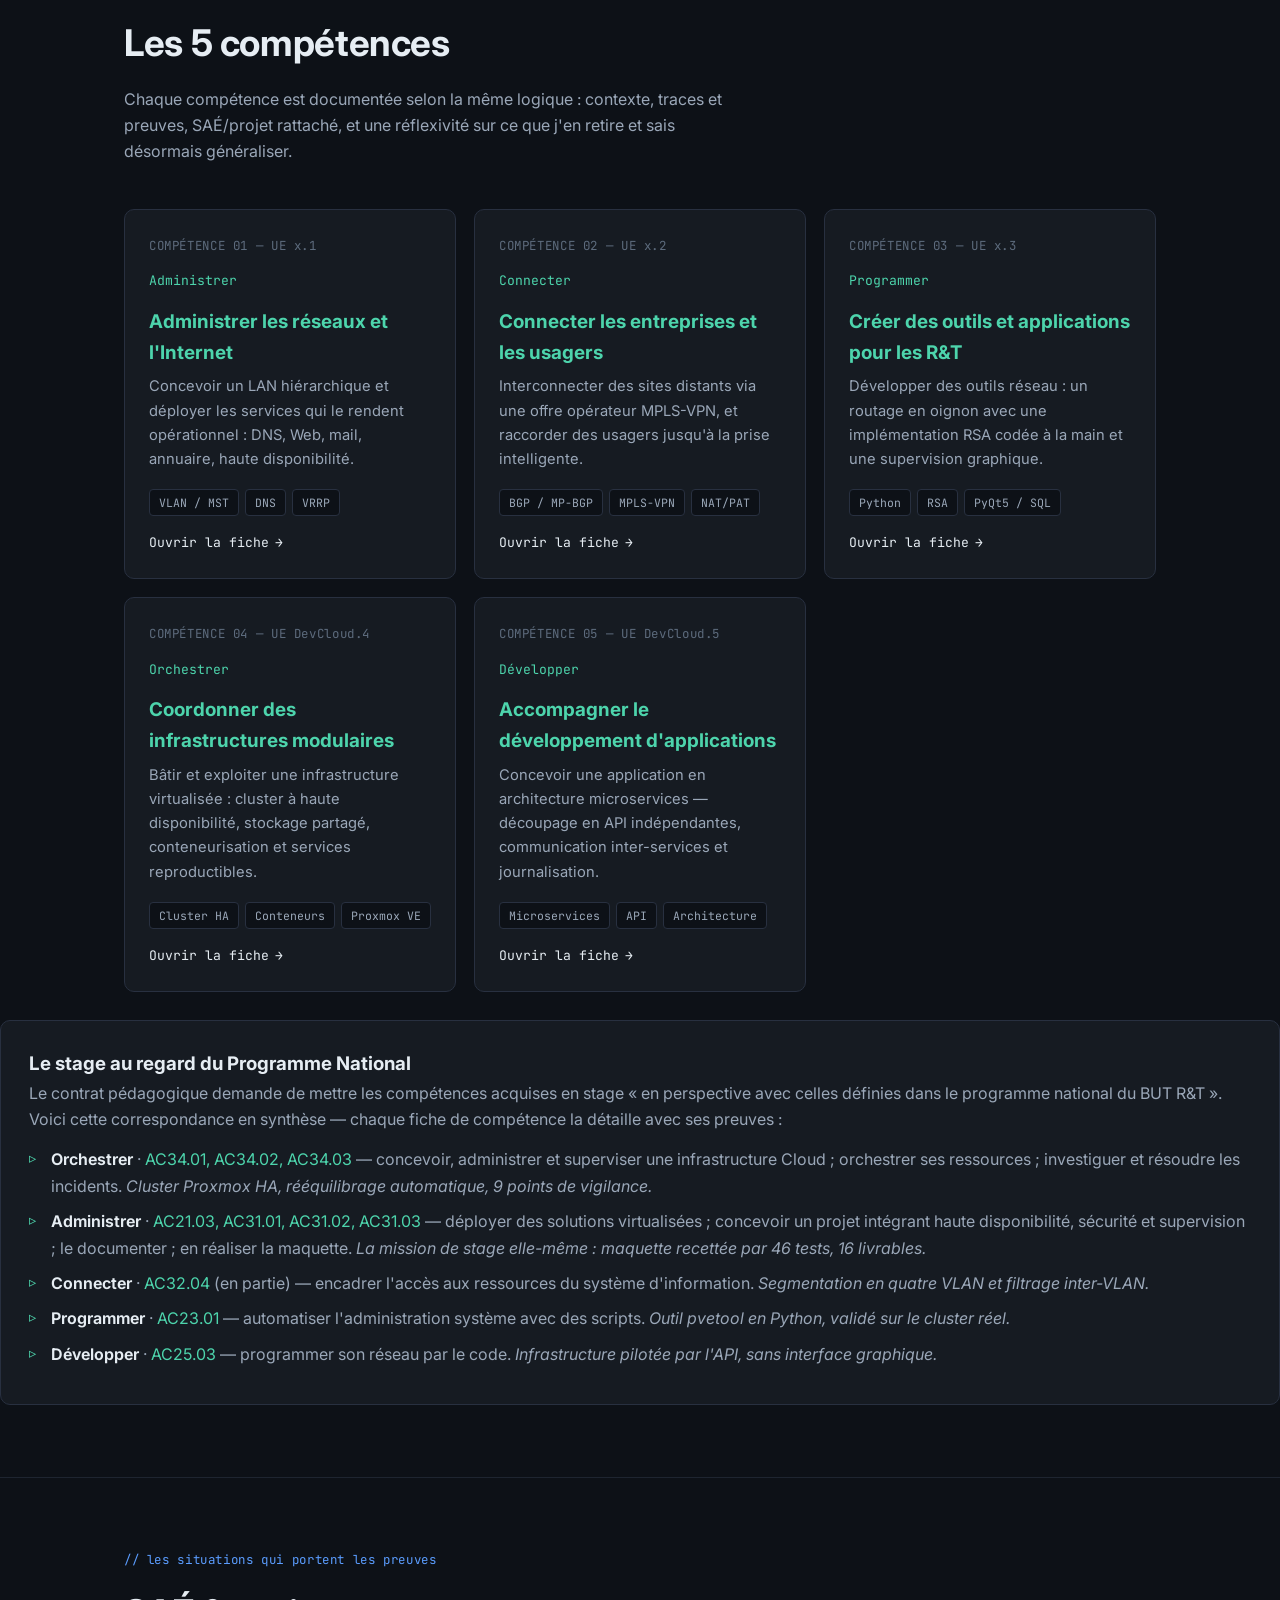
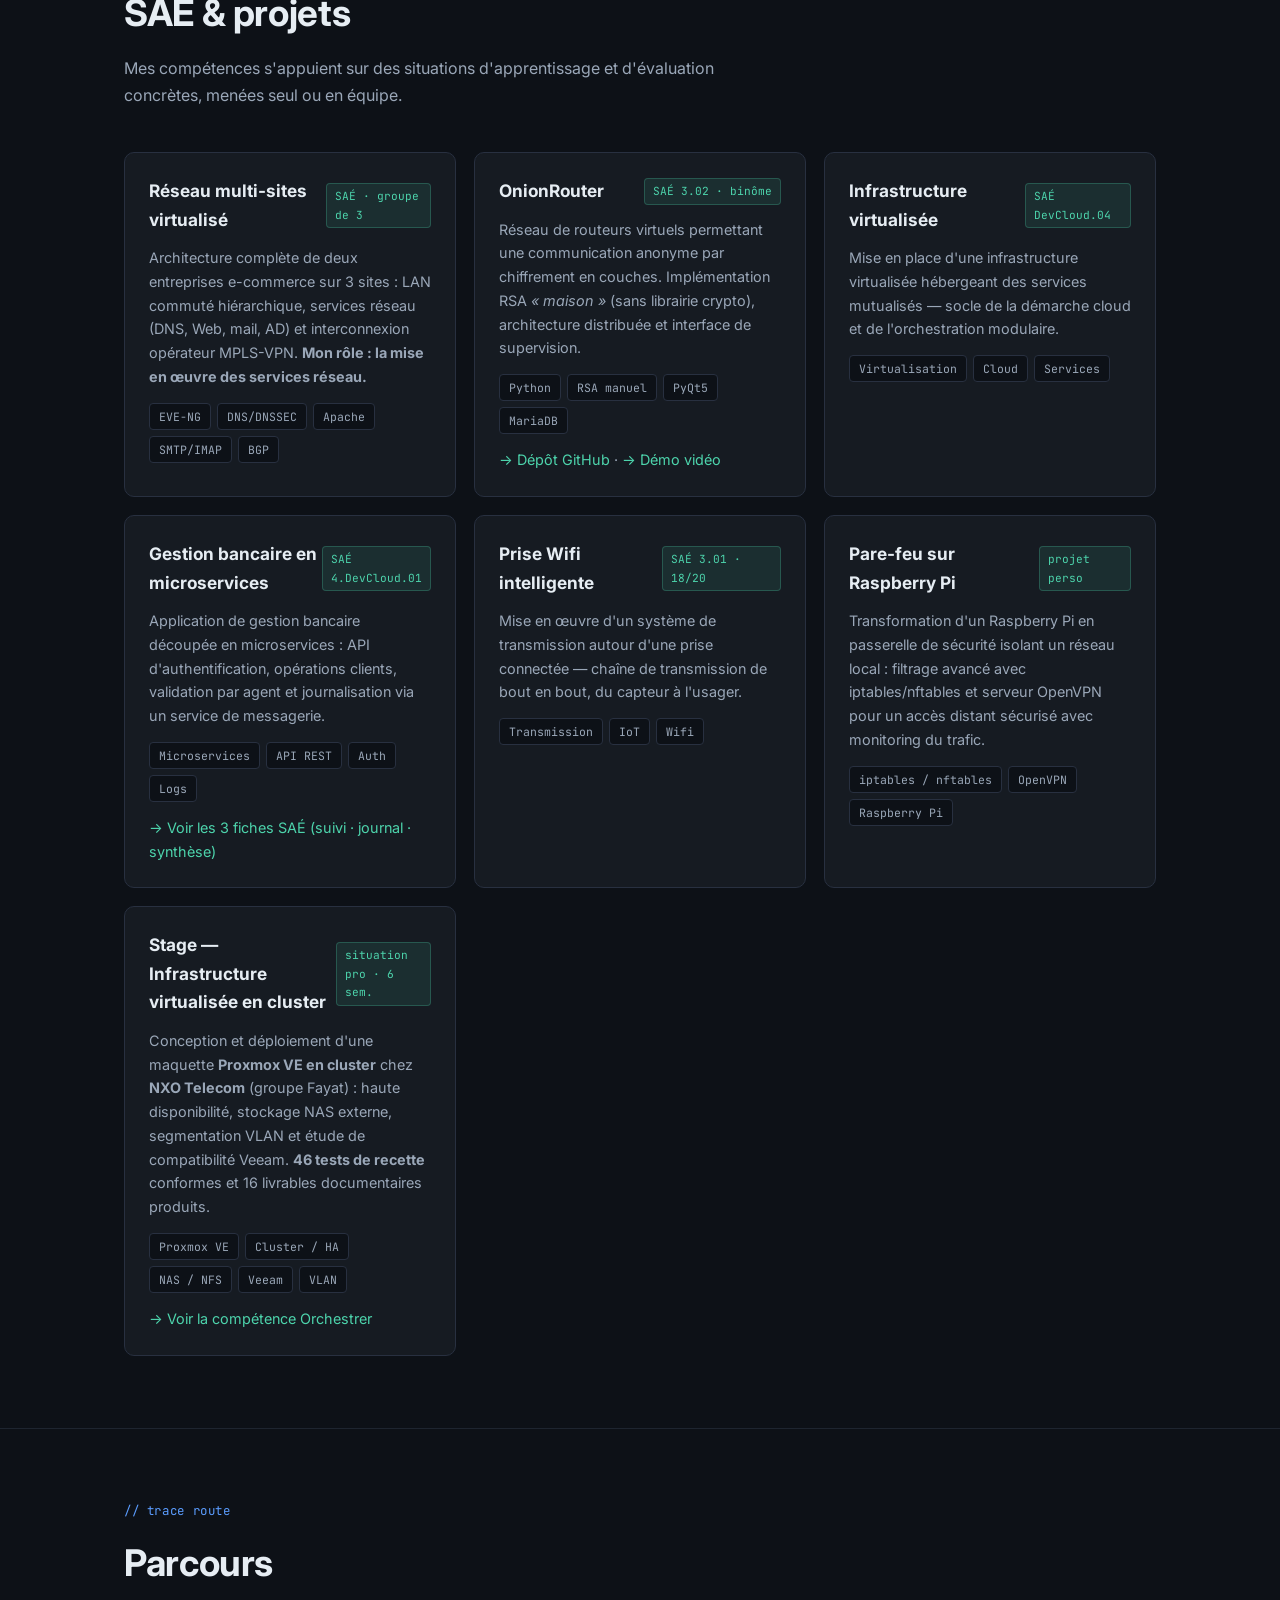
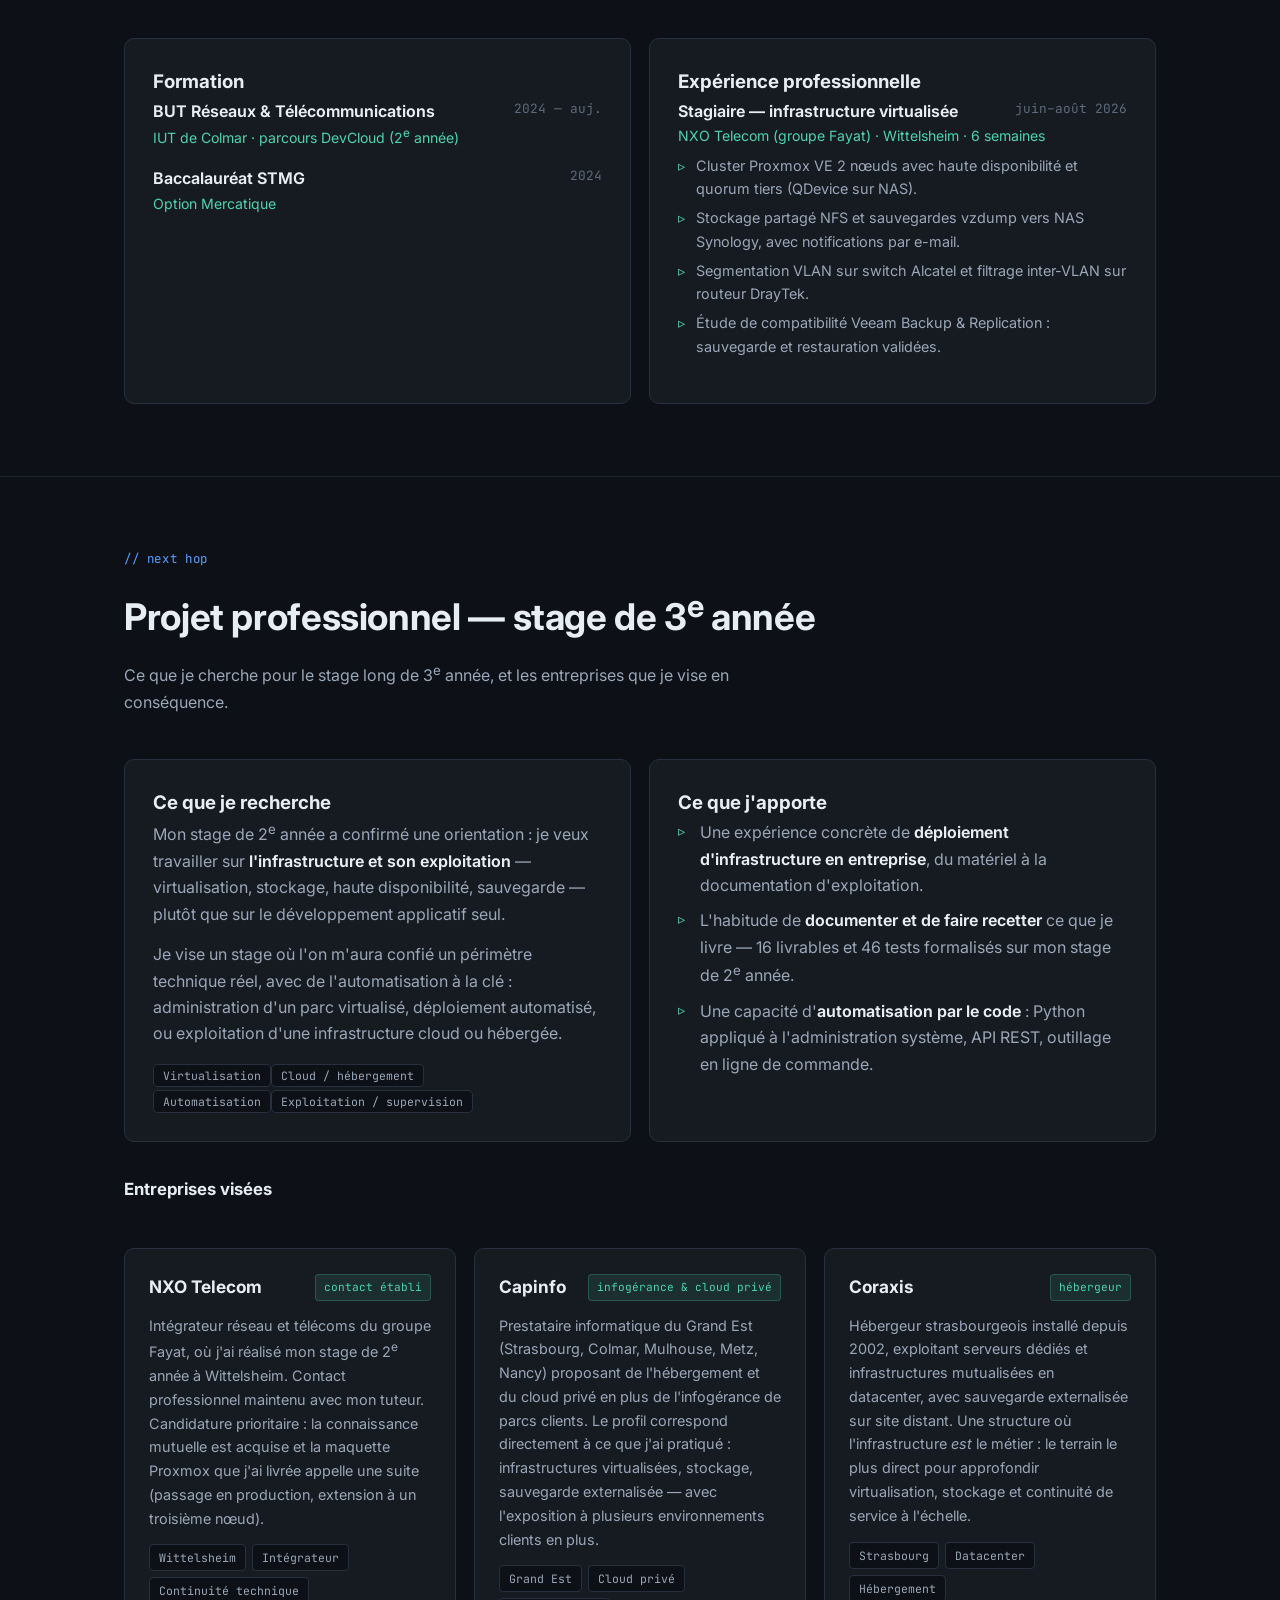
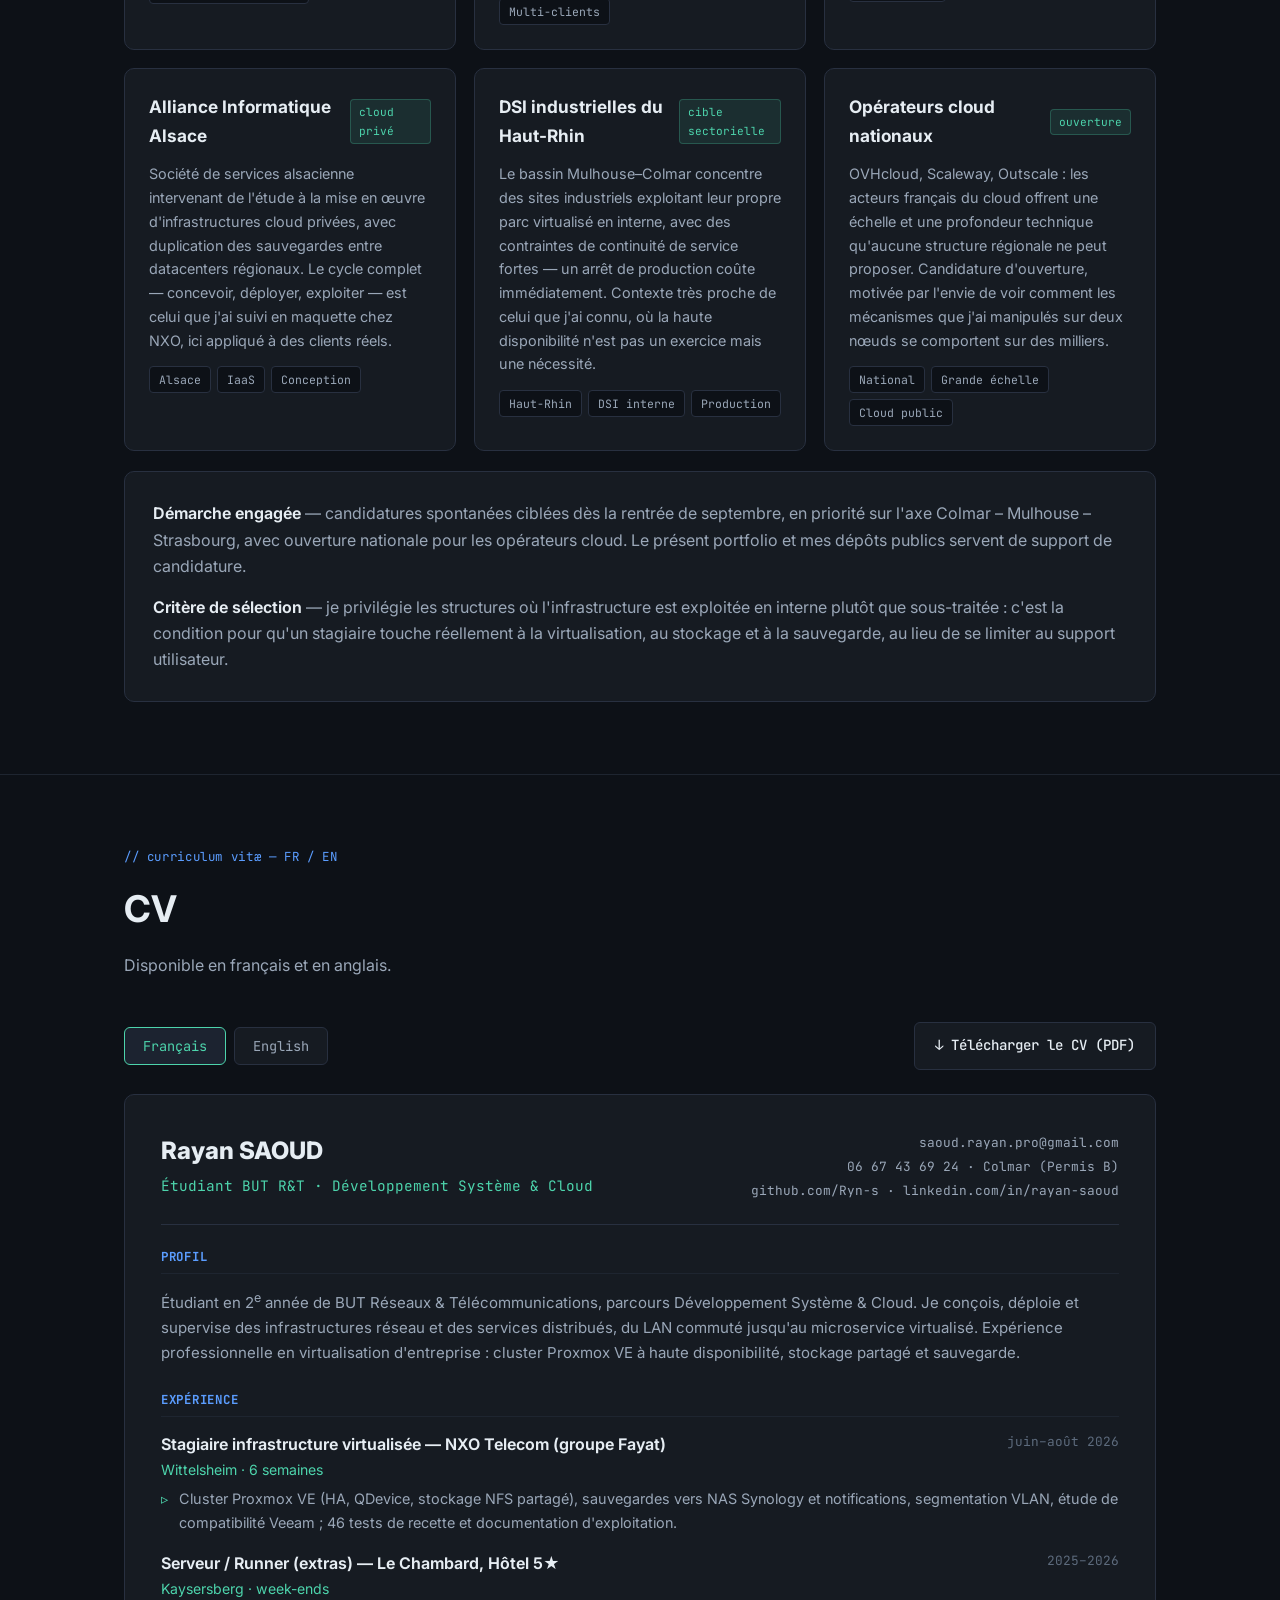
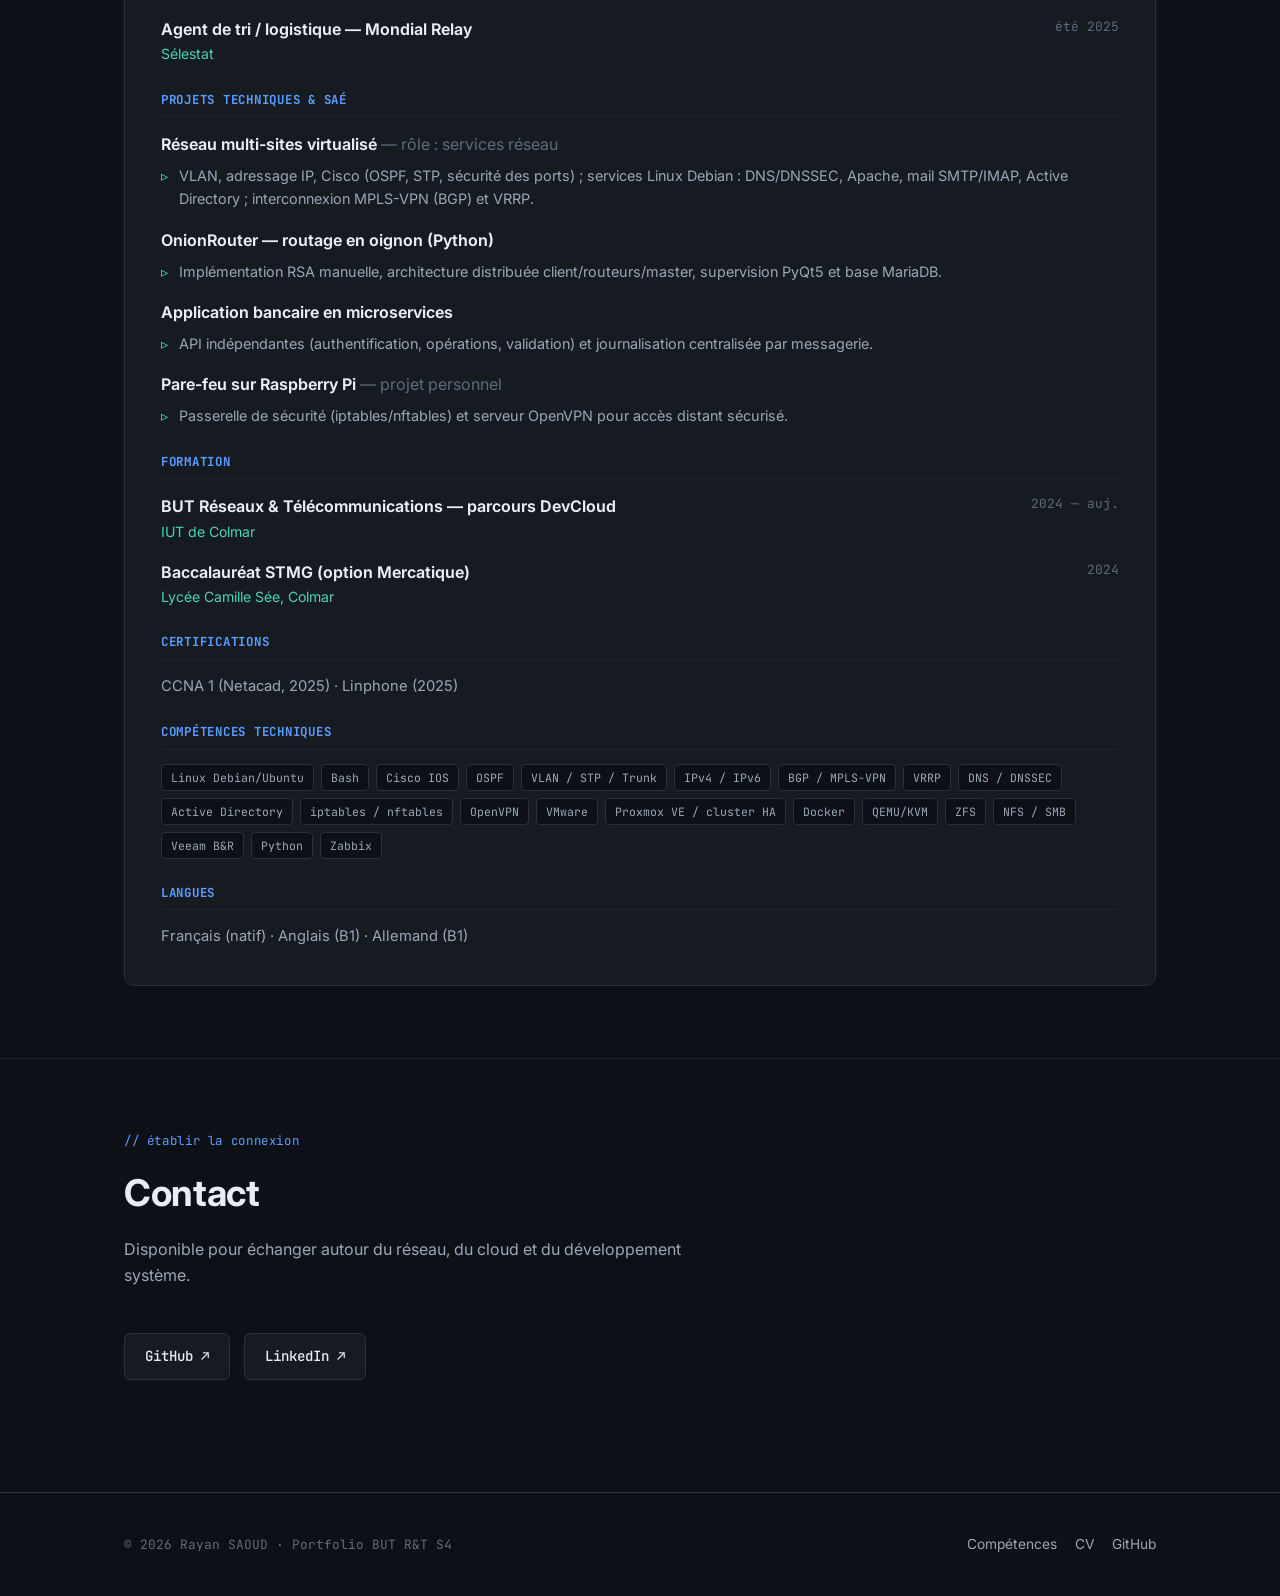
==== commit e2cda3d4: "Add files via upload" ====
--- a/index.html
+++ b/index.html
@@ -4,7 +4,7 @@
 <meta charset="UTF-8">
 <meta name="viewport" content="width=device-width, initial-scale=1.0">
 <title>Rayan SAOUD — Portfolio BUT R&T · DevCloud</title>
-<meta name="description" content="Portfolio de 2e année — BUT Réseaux & Télécommunications, parcours Développement Système & Cloud. Rayan SAOUD, IUT de Colmar.">
+<meta name="description" content="Portfolio de 2e année — BUT Réseaux & Télécommunications, parcours DevCloud, IUT de Colmar. Compétences validées en SAÉ et en stage (cluster Proxmox VE haute disponibilité chez NXO Telecom), mises en perspective avec le Programme National.">
 <link rel="preconnect" href="https://fonts.googleapis.com">
 <link rel="preconnect" href="https://fonts.gstatic.com" crossorigin>
 <link href="https://fonts.googleapis.com/css2?family=Inter:wght@400;500;600;700;800&family=JetBrains+Mono:wght@400;500;600&display=swap" rel="stylesheet">
@@ -21,6 +21,7 @@
       <a href="#competences">Compétences</a>
       <a href="#projets">SAÉ &amp; Projets</a>
       <a href="#parcours">Parcours</a>
+      <a href="#projet-pro">Projet pro</a>
       <a href="#cv">CV</a>
       <a href="#contact">Contact</a>
     </div>
@@ -41,7 +42,7 @@
     <div class="status-strip reveal">
       <div class="cell"><div class="k">Formation</div><div class="v">BUT R&amp;T <small>· DevCloud</small></div></div>
       <div class="cell"><div class="k">Établissement</div><div class="v">IUT de Colmar</div></div>
-      <div class="cell"><div class="k">Stage S4</div><div class="v">Admin. réseau <small>· 8 sem.</small></div></div>
+      <div class="cell"><div class="k">Stage S4</div><div class="v">Infra. Proxmox <small>· 6 sem.</small></div></div>
       <div class="cell"><div class="k">Compétences</div><div class="v">5 <small>· validées</small></div></div>
     </div>
   </div>
@@ -118,8 +119,8 @@
         <div class="num">COMPÉTENCE 04 — UE DevCloud.4</div>
         <div class="verb">Orchestrer</div>
         <h3>Coordonner des infrastructures modulaires</h3>
-        <p>Mettre en place une infrastructure virtualisée et conteneurisée, puis y déployer des services modulaires et reproductibles.</p>
-        <div class="tags"><span class="tag">Virtualisation</span><span class="tag">Conteneurs</span><span class="tag">Cloud</span></div>
+        <p>Bâtir et exploiter une infrastructure virtualisée : cluster à haute disponibilité, stockage partagé, conteneurisation et services reproductibles.</p>
+        <div class="tags"><span class="tag">Cluster HA</span><span class="tag">Conteneurs</span><span class="tag">Proxmox VE</span></div>
         <span class="go">Ouvrir la fiche <span class="arrow">→</span></span>
       </a>
 
@@ -134,7 +135,21 @@
 
     </div>
   </div>
-</section>
+
+    <div class="panel reveal" style="margin-top:28px">
+      <div class="prose">
+        <h3 style="margin-top:0">Le stage au regard du Programme National</h3>
+        <p style="margin-bottom:14px">Le contrat pédagogique demande de mettre les compétences acquises en stage « en perspective avec celles définies dans le programme national du BUT R&amp;T ». Voici cette correspondance en synthèse — chaque fiche de compétence la détaille avec ses preuves :</p>
+        <ul style="margin-bottom:6px">
+          <li><strong>Orchestrer</strong> · <a href="competences/orchestrer.html">AC34.01, AC34.02, AC34.03</a> — concevoir, administrer et superviser une infrastructure Cloud ; orchestrer ses ressources ; investiguer et résoudre les incidents. <em>Cluster Proxmox HA, rééquilibrage automatique, 9 points de vigilance.</em></li>
+          <li><strong>Administrer</strong> · <a href="competences/administrer.html">AC21.03, AC31.01, AC31.02, AC31.03</a> — déployer des solutions virtualisées ; concevoir un projet intégrant haute disponibilité, sécurité et supervision ; le documenter ; en réaliser la maquette. <em>La mission de stage elle-même : maquette recettée par 46 tests, 16 livrables.</em></li>
+          <li><strong>Connecter</strong> · <a href="competences/connecter.html">AC32.04</a> (en partie) — encadrer l'accès aux ressources du système d'information. <em>Segmentation en quatre VLAN et filtrage inter-VLAN.</em></li>
+          <li><strong>Programmer</strong> · <a href="competences/programmer.html">AC23.01</a> — automatiser l'administration système avec des scripts. <em>Outil pvetool en Python, validé sur le cluster réel.</em></li>
+          <li><strong>Développer</strong> · <a href="competences/developper.html">AC25.03</a> — programmer son réseau par le code. <em>Infrastructure pilotée par l'API, sans interface graphique.</em></li>
+        </ul>
+      </div>
+    </div>
+  </section>
 
 <!-- ============ PROJETS / SAÉ ============ -->
 <section class="block" id="projets">
@@ -185,9 +200,10 @@
       </div>
 
       <div class="proj reveal">
-        <div class="head"><h3>Stage — Administrateur réseau</h3><span class="badge">situation pro · 8 sem.</span></div>
-        <p>Stage d'administrateur réseau chez <strong>NXO</strong> à Wittelsheim (juin–août 2026, 8 semaines) — mise en pratique professionnelle des compétences d'administration et de connexion.</p>
-        <div class="tags"><span class="tag">Admin réseau</span><span class="tag">Entreprise</span></div>
+        <div class="head"><h3>Stage — Infrastructure virtualisée en cluster</h3><span class="badge">situation pro · 6 sem.</span></div>
+        <p>Conception et déploiement d'une maquette <strong>Proxmox VE en cluster</strong> chez <strong>NXO Telecom</strong> (groupe Fayat) : haute disponibilité, stockage NAS externe, segmentation VLAN et étude de compatibilité Veeam. <strong>46 tests de recette</strong> conformes et 16 livrables documentaires produits.</p>
+        <div class="tags"><span class="tag">Proxmox VE</span><span class="tag">Cluster / HA</span><span class="tag">NAS / NFS</span><span class="tag">Veeam</span><span class="tag">VLAN</span></div>
+        <p style="margin-top:14px;margin-bottom:0"><a href="competences/orchestrer.html">→ Voir la compétence Orchestrer</a></p>
       </div>
 
     </div>
@@ -216,10 +232,98 @@
       <div class="panel">
         <h3 style="margin-top:0">Expérience professionnelle</h3>
         <div class="cv-item">
-          <div class="it-head"><span class="it-title">Stagiaire administrateur réseau</span><span class="it-date">juin 2026 →</span></div>
-          <div class="it-sub">NXO · Wittelsheim</div>
-          <ul><li>Administration et exploitation d'infrastructures réseau en environnement professionnel.</li></ul>
-        </div>
+          <div class="it-head"><span class="it-title">Stagiaire — infrastructure virtualisée</span><span class="it-date">juin–août 2026</span></div>
+          <div class="it-sub">NXO Telecom (groupe Fayat) · Wittelsheim · 6 semaines</div>
+          <ul>
+            <li>Cluster Proxmox VE 2 nœuds avec haute disponibilité et quorum tiers (QDevice sur NAS).</li>
+            <li>Stockage partagé NFS et sauvegardes vzdump vers NAS Synology, avec notifications par e-mail.</li>
+            <li>Segmentation VLAN sur switch Alcatel et filtrage inter-VLAN sur routeur DrayTek.</li>
+            <li>Étude de compatibilité Veeam Backup &amp; Replication : sauvegarde et restauration validées.</li>
+          </ul>
+        </div>
+      </div>
+    </div>
+  </div>
+</section>
+
+
+<!-- ============ PROJET PROFESSIONNEL ============ -->
+<section class="block" id="projet-pro">
+  <div class="wrap">
+    <div class="section-head reveal">
+      <div class="eyebrow">// next hop</div>
+      <h2>Projet professionnel — stage de 3<sup>e</sup> année</h2>
+      <p>Ce que je cherche pour le stage long de 3<sup>e</sup> année, et les entreprises que je vise en conséquence.</p>
+    </div>
+
+    <div class="grid-2 reveal">
+      <div class="panel prose">
+        <h3 style="margin-top:0">Ce que je recherche</h3>
+        <p>Mon stage de 2<sup>e</sup> année a confirmé une orientation : je veux travailler sur <strong>l'infrastructure et son exploitation</strong> — virtualisation, stockage, haute disponibilité, sauvegarde — plutôt que sur le développement applicatif seul.</p>
+        <p>Je vise un stage où l'on m'aura confié un périmètre technique réel, avec de l'automatisation à la clé : administration d'un parc virtualisé, déploiement automatisé, ou exploitation d'une infrastructure cloud ou hébergée.</p>
+        <div class="tags" style="margin-top:8px">
+          <span class="tag">Virtualisation</span><span class="tag">Cloud / hébergement</span>
+          <span class="tag">Automatisation</span><span class="tag">Exploitation / supervision</span>
+        </div>
+      </div>
+
+      <div class="panel prose">
+        <h3 style="margin-top:0">Ce que j'apporte</h3>
+        <ul>
+          <li>Une expérience concrète de <strong>déploiement d'infrastructure en entreprise</strong>, du matériel à la documentation d'exploitation.</li>
+          <li>L'habitude de <strong>documenter et de faire recetter</strong> ce que je livre — 16 livrables et 46 tests formalisés sur mon stage de 2<sup>e</sup> année.</li>
+          <li>Une capacité d'<strong>automatisation par le code</strong> : Python appliqué à l'administration système, API REST, outillage en ligne de commande.</li>
+        </ul>
+      </div>
+    </div>
+
+    <div class="section-head reveal" style="margin-top:34px">
+      <h3 style="font-size:1.05rem">Entreprises visées</h3>
+    </div>
+    <div class="proj-grid reveal">
+
+      <div class="proj">
+        <div class="head"><h3>NXO Telecom</h3><span class="badge">contact établi</span></div>
+        <p>Intégrateur réseau et télécoms du groupe Fayat, où j'ai réalisé mon stage de 2<sup>e</sup> année à Wittelsheim. Contact professionnel maintenu avec mon tuteur. Candidature prioritaire : la connaissance mutuelle est acquise et la maquette Proxmox que j'ai livrée appelle une suite (passage en production, extension à un troisième nœud).</p>
+        <div class="tags"><span class="tag">Wittelsheim</span><span class="tag">Intégrateur</span><span class="tag">Continuité technique</span></div>
+      </div>
+
+      <div class="proj">
+        <div class="head"><h3>Capinfo</h3><span class="badge">infogérance &amp; cloud privé</span></div>
+        <p>Prestataire informatique du Grand Est (Strasbourg, Colmar, Mulhouse, Metz, Nancy) proposant de l'hébergement et du cloud privé en plus de l'infogérance de parcs clients. Le profil correspond directement à ce que j'ai pratiqué : infrastructures virtualisées, stockage, sauvegarde externalisée — avec l'exposition à plusieurs environnements clients en plus.</p>
+        <div class="tags"><span class="tag">Grand Est</span><span class="tag">Cloud privé</span><span class="tag">Multi-clients</span></div>
+      </div>
+
+      <div class="proj">
+        <div class="head"><h3>Coraxis</h3><span class="badge">hébergeur</span></div>
+        <p>Hébergeur strasbourgeois installé depuis 2002, exploitant serveurs dédiés et infrastructures mutualisées en datacenter, avec sauvegarde externalisée sur site distant. Une structure où l'infrastructure <em>est</em> le métier : le terrain le plus direct pour approfondir virtualisation, stockage et continuité de service à l'échelle.</p>
+        <div class="tags"><span class="tag">Strasbourg</span><span class="tag">Datacenter</span><span class="tag">Hébergement</span></div>
+      </div>
+
+      <div class="proj">
+        <div class="head"><h3>Alliance Informatique Alsace</h3><span class="badge">cloud privé</span></div>
+        <p>Société de services alsacienne intervenant de l'étude à la mise en œuvre d'infrastructures cloud privées, avec duplication des sauvegardes entre datacenters régionaux. Le cycle complet — concevoir, déployer, exploiter — est celui que j'ai suivi en maquette chez NXO, ici appliqué à des clients réels.</p>
+        <div class="tags"><span class="tag">Alsace</span><span class="tag">IaaS</span><span class="tag">Conception</span></div>
+      </div>
+
+      <div class="proj">
+        <div class="head"><h3>DSI industrielles du Haut-Rhin</h3><span class="badge">cible sectorielle</span></div>
+        <p>Le bassin Mulhouse–Colmar concentre des sites industriels exploitant leur propre parc virtualisé en interne, avec des contraintes de continuité de service fortes — un arrêt de production coûte immédiatement. Contexte très proche de celui que j'ai connu, où la haute disponibilité n'est pas un exercice mais une nécessité.</p>
+        <div class="tags"><span class="tag">Haut-Rhin</span><span class="tag">DSI interne</span><span class="tag">Production</span></div>
+      </div>
+
+      <div class="proj">
+        <div class="head"><h3>Opérateurs cloud nationaux</h3><span class="badge">ouverture</span></div>
+        <p>OVHcloud, Scaleway, Outscale : les acteurs français du cloud offrent une échelle et une profondeur technique qu'aucune structure régionale ne peut proposer. Candidature d'ouverture, motivée par l'envie de voir comment les mécanismes que j'ai manipulés sur deux nœuds se comportent sur des milliers.</p>
+        <div class="tags"><span class="tag">National</span><span class="tag">Grande échelle</span><span class="tag">Cloud public</span></div>
+      </div>
+
+    </div>
+
+    <div class="panel reveal" style="margin-top:20px">
+      <div class="prose">
+        <p><strong>Démarche engagée</strong> — candidatures spontanées ciblées dès la rentrée de septembre, en priorité sur l'axe Colmar – Mulhouse – Strasbourg, avec ouverture nationale pour les opérateurs cloud. Le présent portfolio et mes dépôts publics servent de support de candidature.</p>
+        <p style="margin-bottom:0"><strong>Critère de sélection</strong> — je privilégie les structures où l'infrastructure est exploitée en interne plutôt que sous-traitée : c'est la condition pour qu'un stagiaire touche réellement à la virtualisation, au stockage et à la sauvegarde, au lieu de se limiter au support utilisateur.</p>
       </div>
     </div>
   </div>
@@ -257,15 +361,15 @@
 
         <div class="cv-block">
           <h4>Profil</h4>
-          <p style="color:var(--text-dim);font-size:.94rem">Étudiant en 2<sup>e</sup> année de BUT Réseaux &amp; Télécommunications, parcours Développement Système &amp; Cloud. Je conçois, déploie et supervise des infrastructures réseau et des services distribués, du LAN commuté jusqu'au microservice virtualisé.</p>
+          <p style="color:var(--text-dim);font-size:.94rem">Étudiant en 2<sup>e</sup> année de BUT Réseaux &amp; Télécommunications, parcours Développement Système &amp; Cloud. Je conçois, déploie et supervise des infrastructures réseau et des services distribués, du LAN commuté jusqu'au microservice virtualisé. Expérience professionnelle en virtualisation d'entreprise : cluster Proxmox VE à haute disponibilité, stockage partagé et sauvegarde.</p>
         </div>
 
         <div class="cv-block">
           <h4>Expérience</h4>
           <div class="cv-item">
-            <div class="it-head"><span class="it-title">Stagiaire administrateur réseau — NXO</span><span class="it-date">juin–août 2026</span></div>
-            <div class="it-sub">Wittelsheim · 8 semaines</div>
-            <ul><li>Administration et exploitation d'infrastructures réseau d'entreprise.</li></ul>
+            <div class="it-head"><span class="it-title">Stagiaire infrastructure virtualisée — NXO Telecom (groupe Fayat)</span><span class="it-date">juin–août 2026</span></div>
+            <div class="it-sub">Wittelsheim · 6 semaines</div>
+            <ul><li>Cluster Proxmox VE (HA, QDevice, stockage NFS partagé), sauvegardes vers NAS Synology et notifications, segmentation VLAN, étude de compatibilité Veeam ; 46 tests de recette et documentation d'exploitation.</li></ul>
           </div>
           <div class="cv-item">
             <div class="it-head"><span class="it-title">Serveur / Runner (extras) — Le Chambard, Hôtel 5★</span><span class="it-date">2025–2026</span></div>
@@ -321,7 +425,8 @@
             <span class="tag">OSPF</span><span class="tag">VLAN / STP / Trunk</span><span class="tag">IPv4 / IPv6</span>
             <span class="tag">BGP / MPLS-VPN</span><span class="tag">VRRP</span><span class="tag">DNS / DNSSEC</span>
             <span class="tag">Active Directory</span><span class="tag">iptables / nftables</span><span class="tag">OpenVPN</span>
-            <span class="tag">VMware</span><span class="tag">Proxmox</span><span class="tag">Docker</span><span class="tag">QEMU/KVM</span>
+            <span class="tag">VMware</span><span class="tag">Proxmox VE / cluster HA</span><span class="tag">Docker</span><span class="tag">QEMU/KVM</span>
+            <span class="tag">ZFS</span><span class="tag">NFS / SMB</span><span class="tag">Veeam B&amp;R</span>
             <span class="tag">Python</span><span class="tag">Zabbix</span>
           </div>
         </div>
@@ -350,15 +455,15 @@
 
         <div class="cv-block">
           <h4>Profile</h4>
-          <p style="color:var(--text-dim);font-size:.94rem">Second-year student in a French Networks &amp; Telecommunications degree (BUT R&amp;T), Systems &amp; Cloud Development track. I design, deploy and monitor network infrastructures and distributed services — from switched LANs to virtualized microservices.</p>
+          <p style="color:var(--text-dim);font-size:.94rem">Second-year student in a French Networks &amp; Telecommunications degree (BUT R&amp;T), Systems &amp; Cloud Development track. I design, deploy and monitor network infrastructures and distributed services — from switched LANs to virtualized microservices. Professional experience in enterprise virtualization: high-availability Proxmox VE cluster, shared storage and backup.</p>
         </div>
 
         <div class="cv-block">
           <h4>Experience</h4>
           <div class="cv-item">
-            <div class="it-head"><span class="it-title">Network Administrator Intern — NXO</span><span class="it-date">Jun–Aug 2026</span></div>
-            <div class="it-sub">Wittelsheim, France · 8 weeks</div>
-            <ul><li>Administration and operation of enterprise network infrastructure.</li></ul>
+            <div class="it-head"><span class="it-title">Virtualization Infrastructure Intern — NXO Telecom (Fayat Group)</span><span class="it-date">Jun–Aug 2026</span></div>
+            <div class="it-sub">Wittelsheim, France · 6 weeks</div>
+            <ul><li>Proxmox VE cluster (HA, QDevice, shared NFS storage), backups to Synology NAS with e-mail notifications, VLAN segmentation, Veeam compatibility study; 46 acceptance tests and operational documentation.</li></ul>
           </div>
           <div class="cv-item">
             <div class="it-head"><span class="it-title">Waiter / Runner (extra) — Le Chambard, 5★ Hotel</span><span class="it-date">2025–2026</span></div>
@@ -414,7 +519,8 @@
             <span class="tag">OSPF</span><span class="tag">VLAN / STP / Trunk</span><span class="tag">IPv4 / IPv6</span>
             <span class="tag">BGP / MPLS-VPN</span><span class="tag">VRRP</span><span class="tag">DNS / DNSSEC</span>
             <span class="tag">Active Directory</span><span class="tag">iptables / nftables</span><span class="tag">OpenVPN</span>
-            <span class="tag">VMware</span><span class="tag">Proxmox</span><span class="tag">Docker</span><span class="tag">QEMU/KVM</span>
+            <span class="tag">VMware</span><span class="tag">Proxmox VE / cluster HA</span><span class="tag">Docker</span><span class="tag">QEMU/KVM</span>
+            <span class="tag">ZFS</span><span class="tag">NFS / SMB</span><span class="tag">Veeam B&amp;R</span>
             <span class="tag">Python</span><span class="tag">Zabbix</span>
           </div>
         </div>
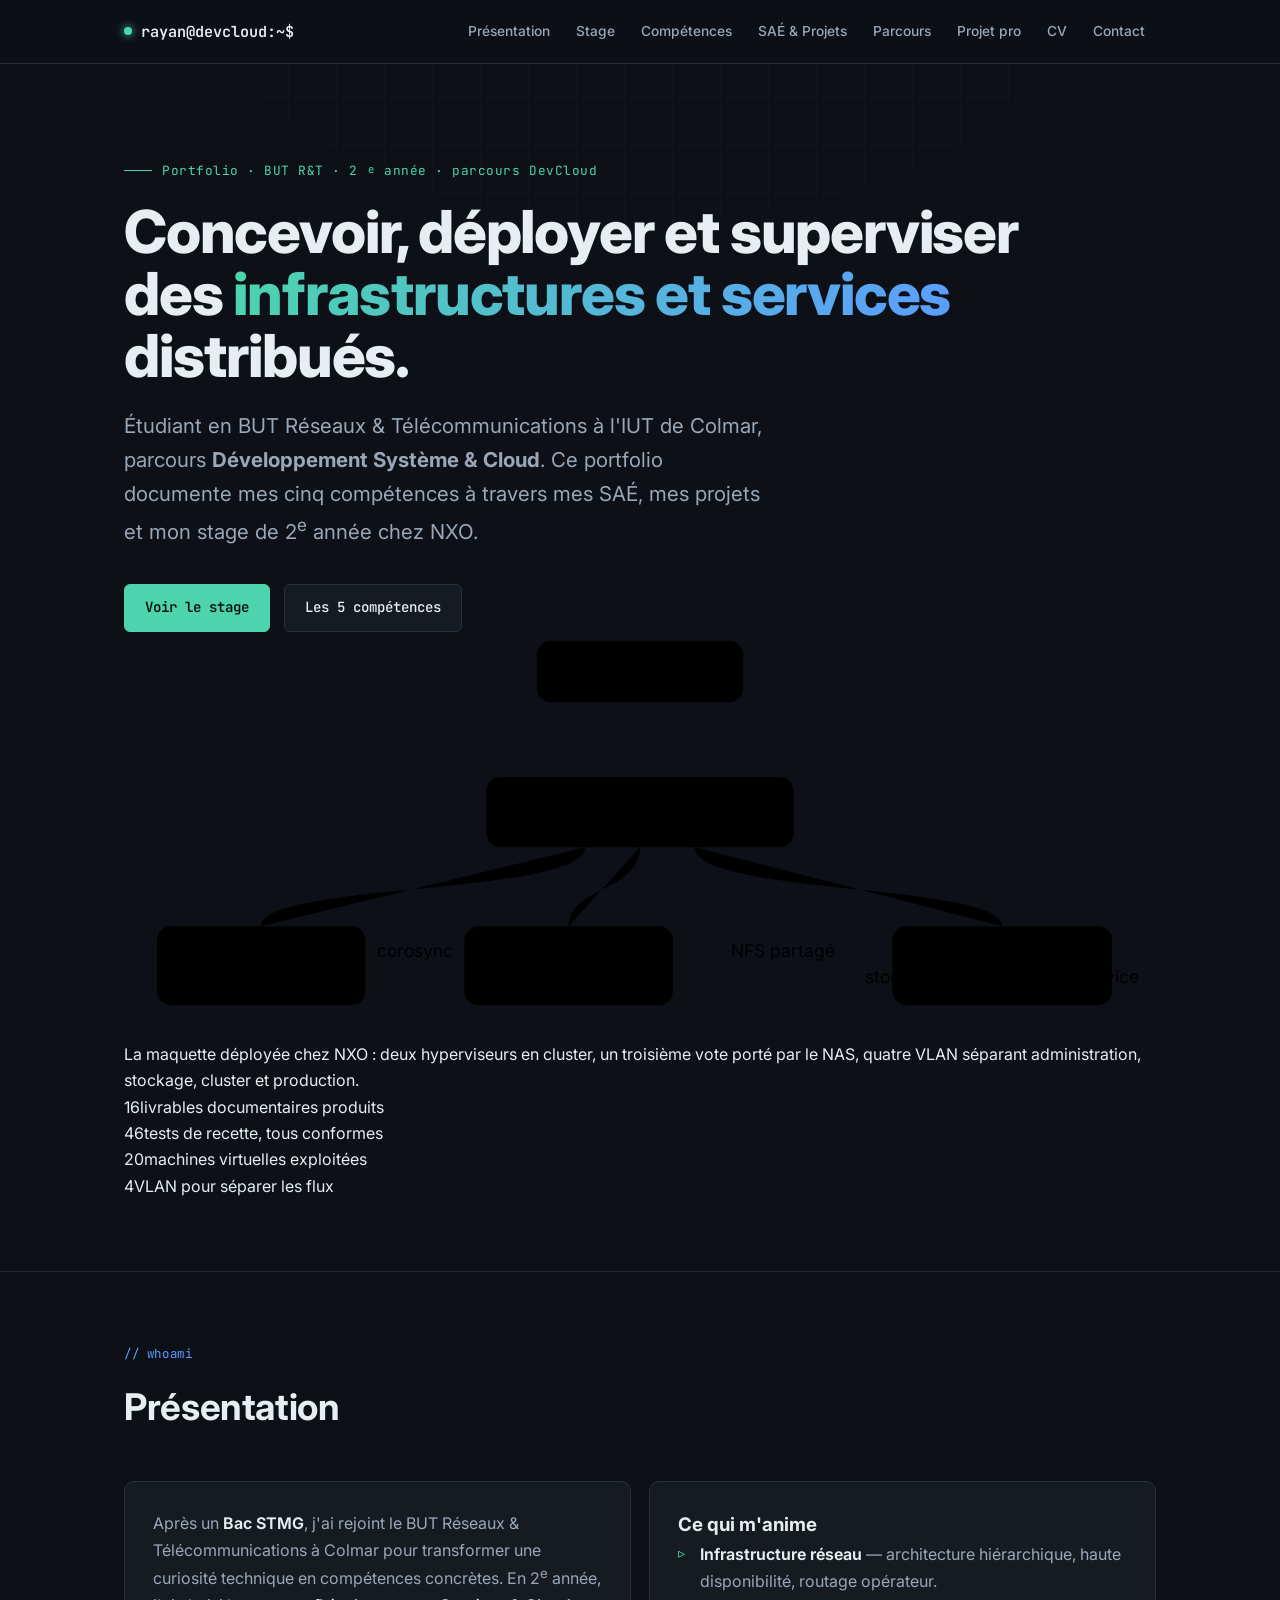
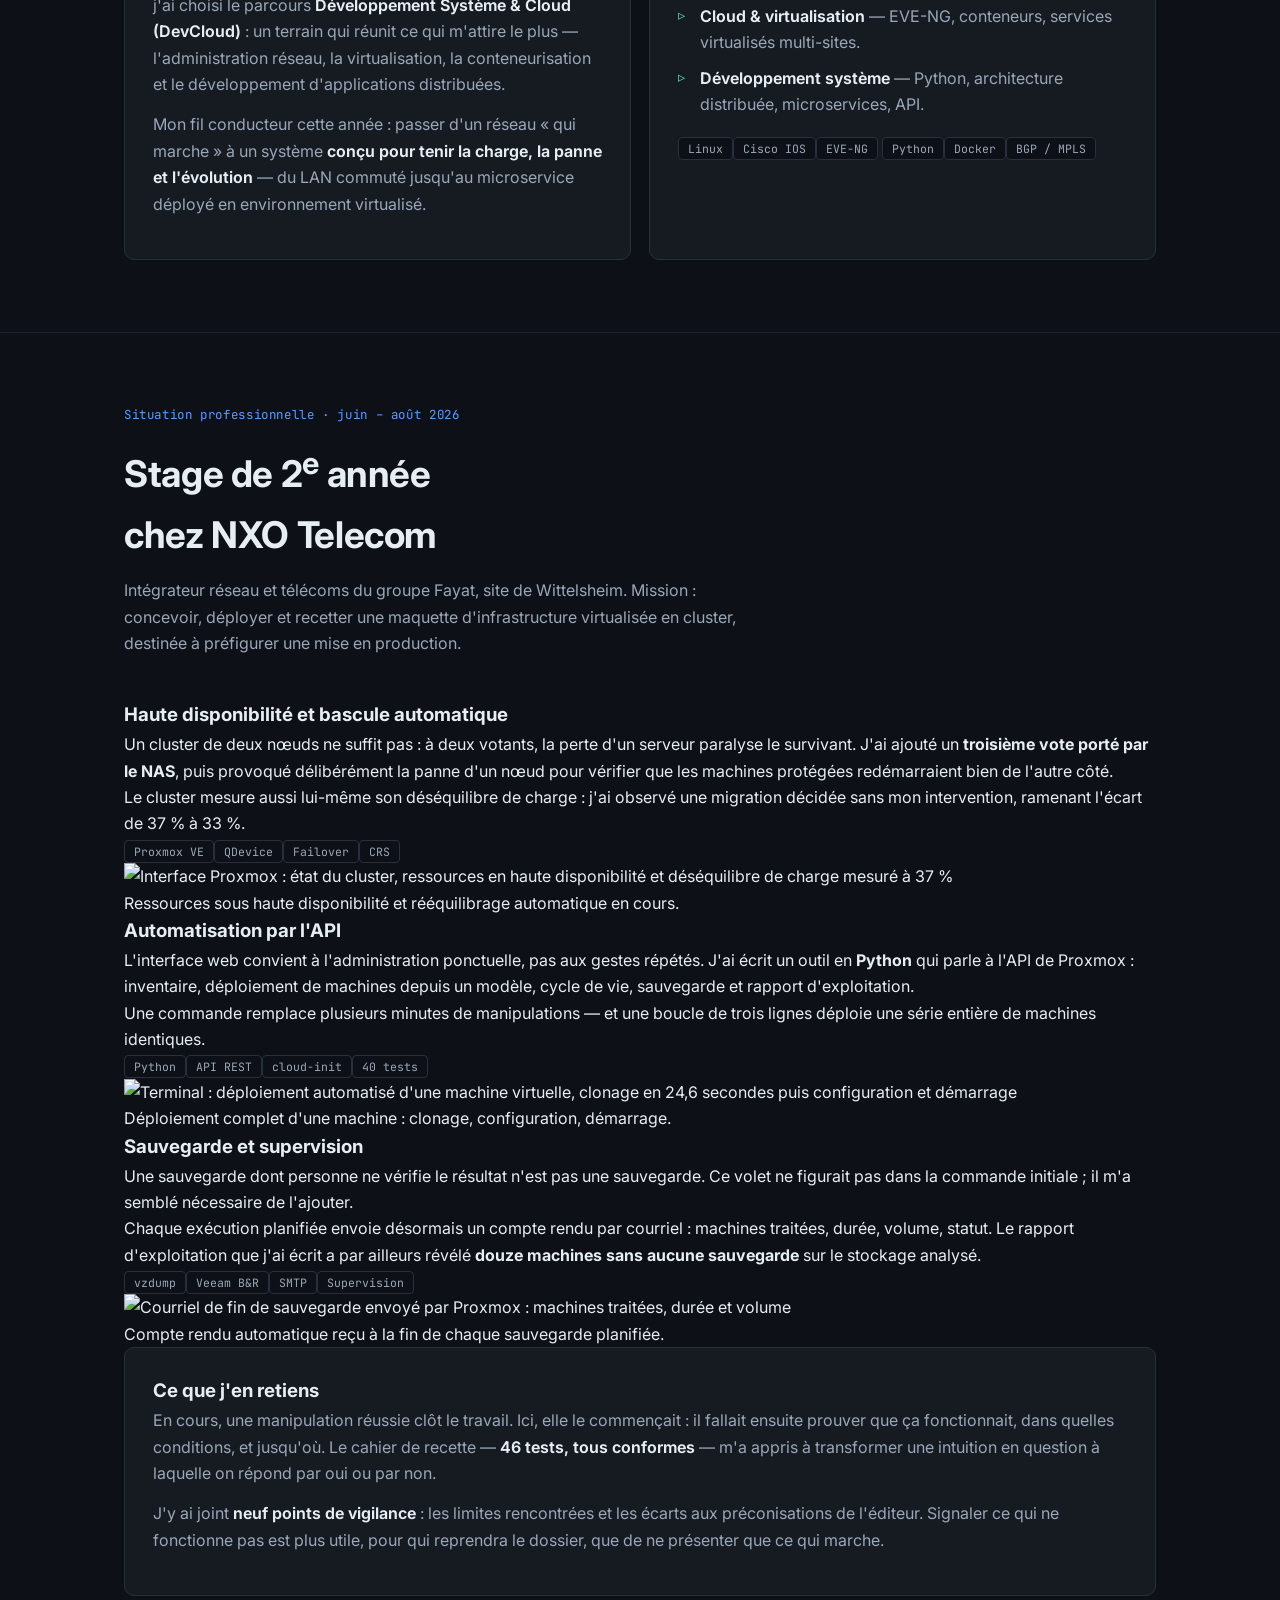
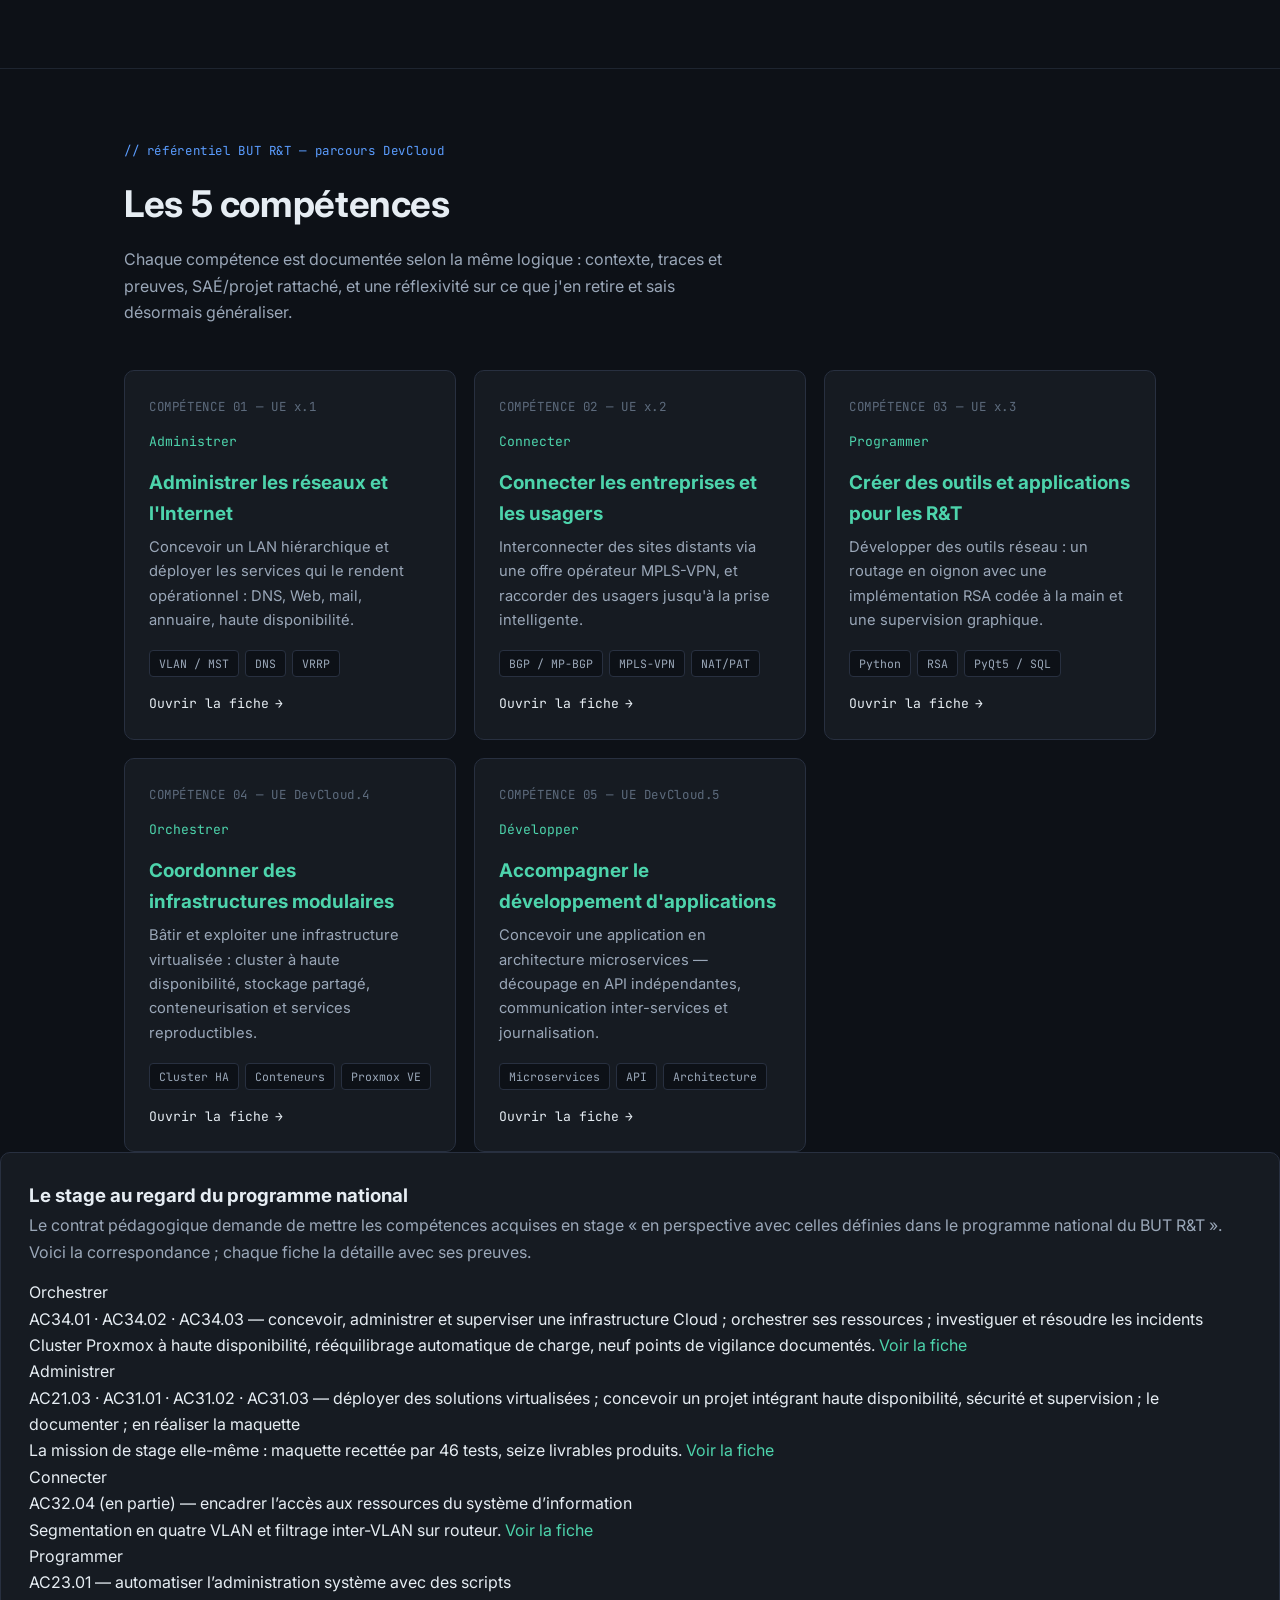
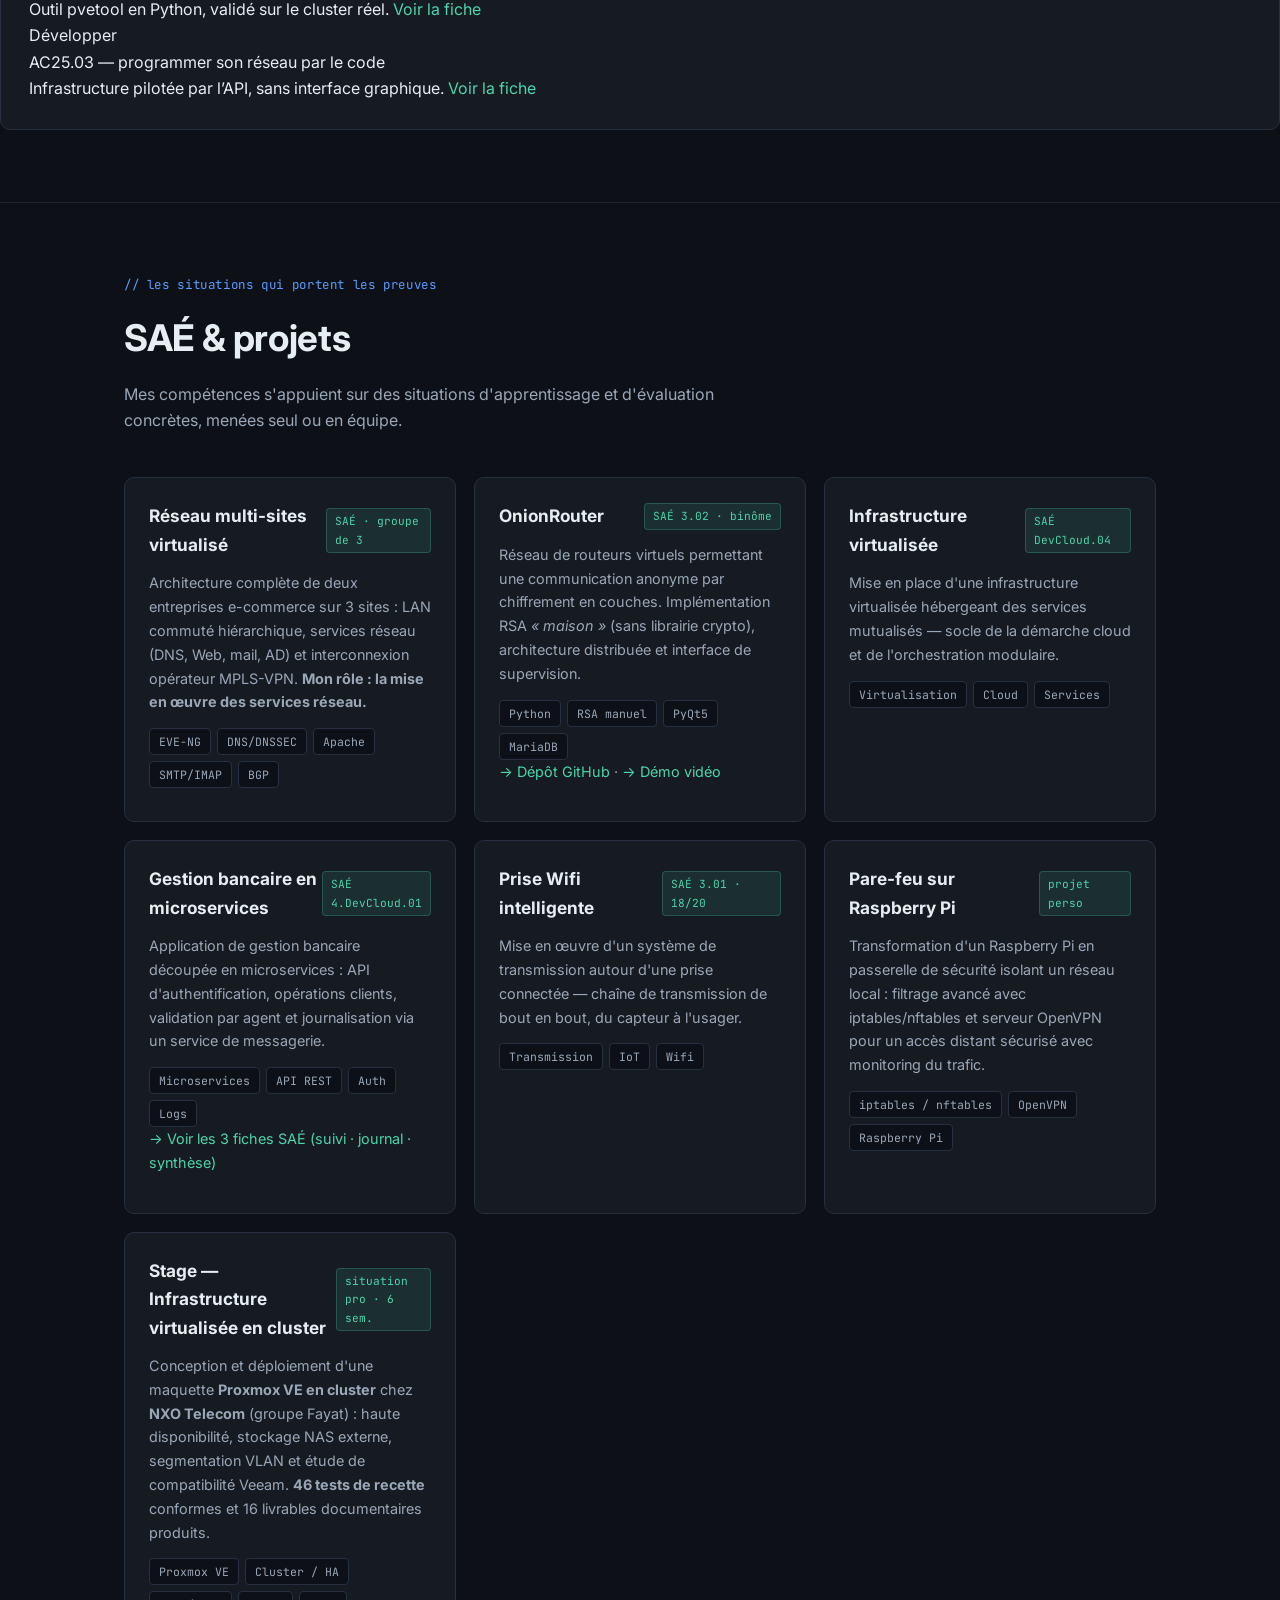
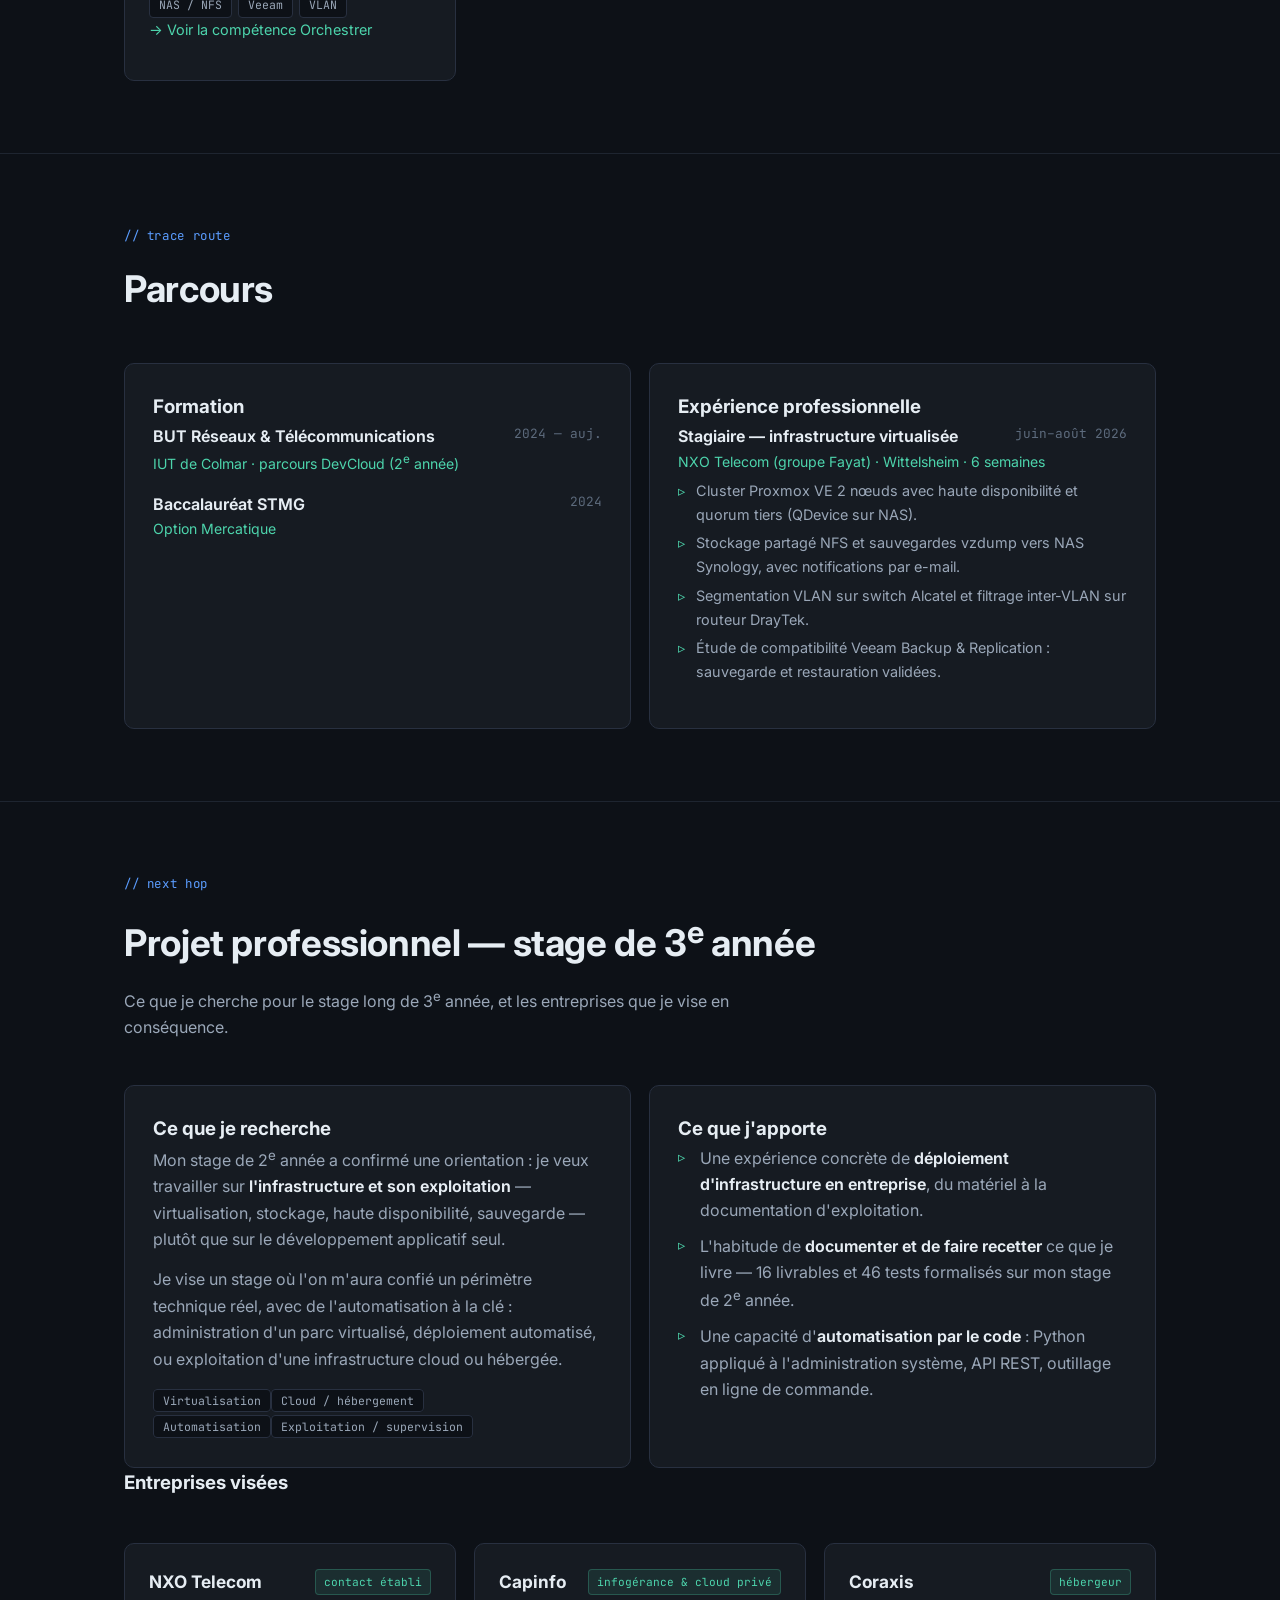
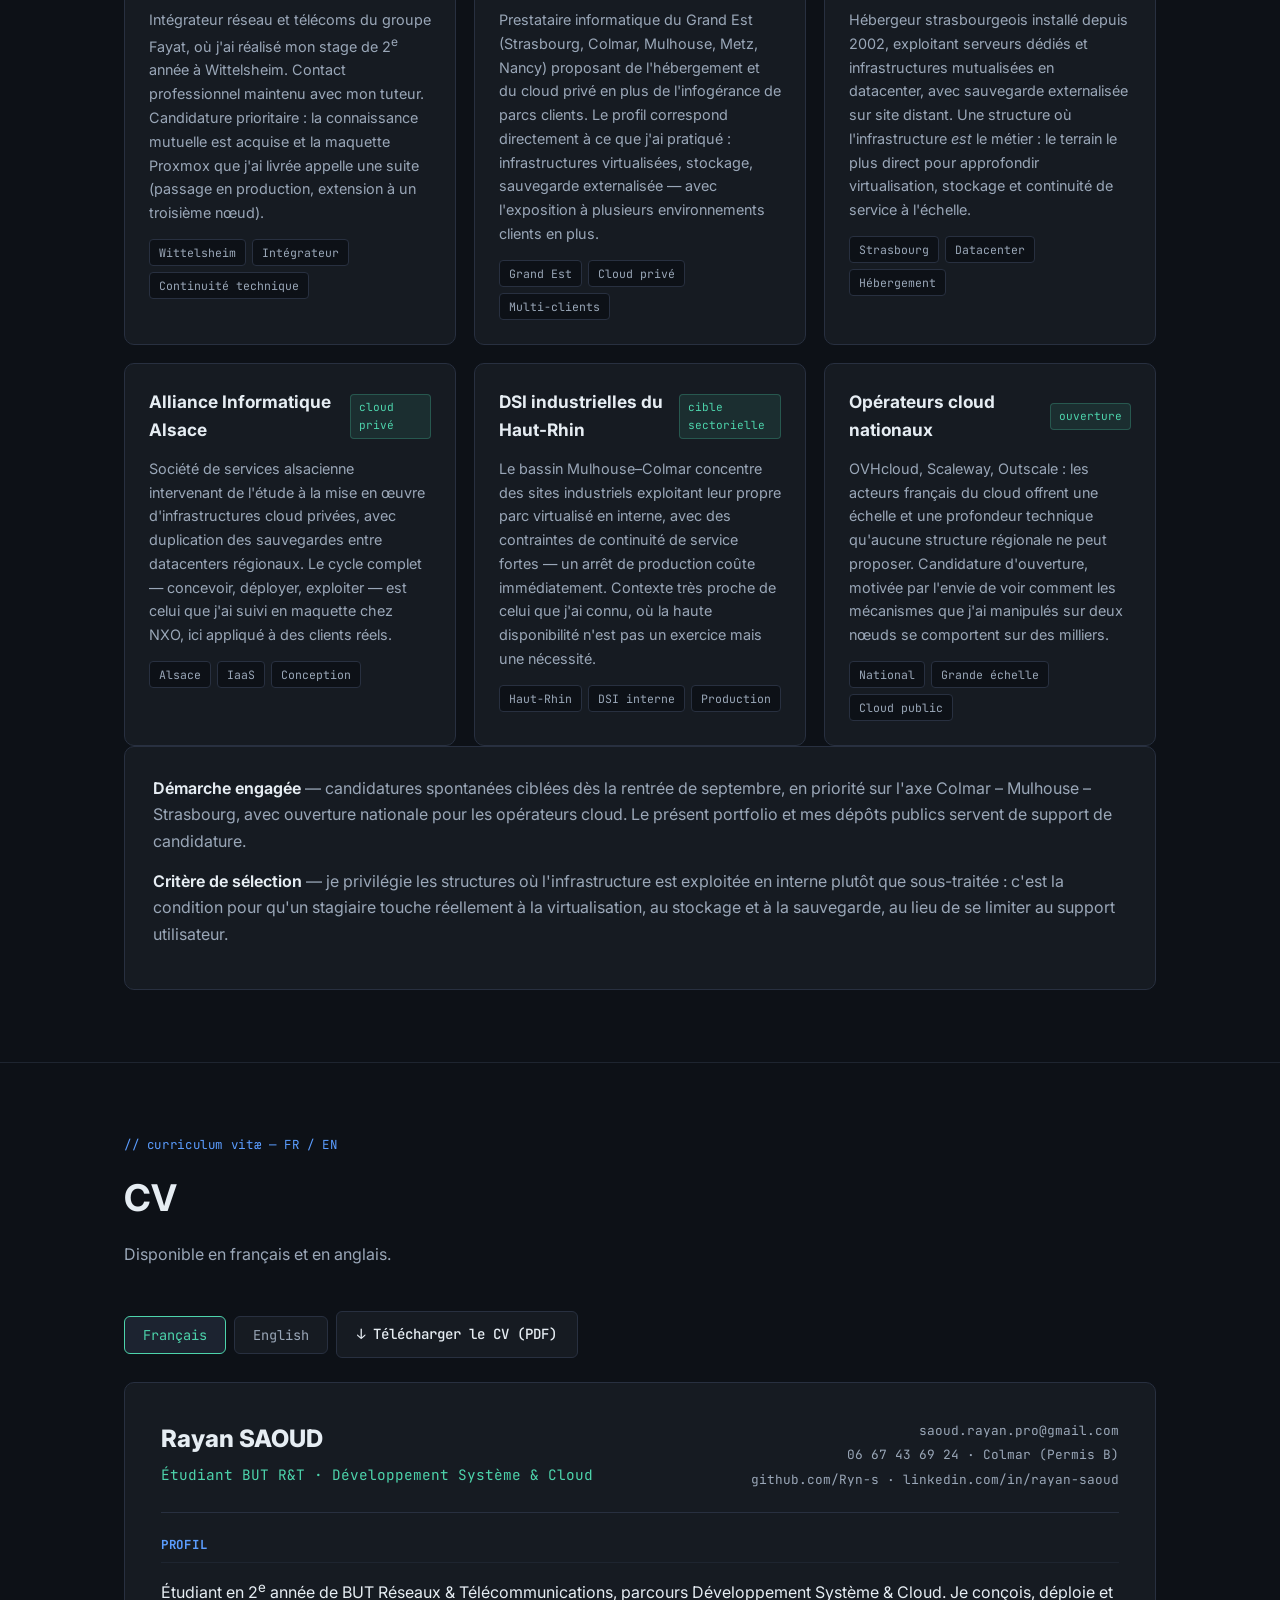
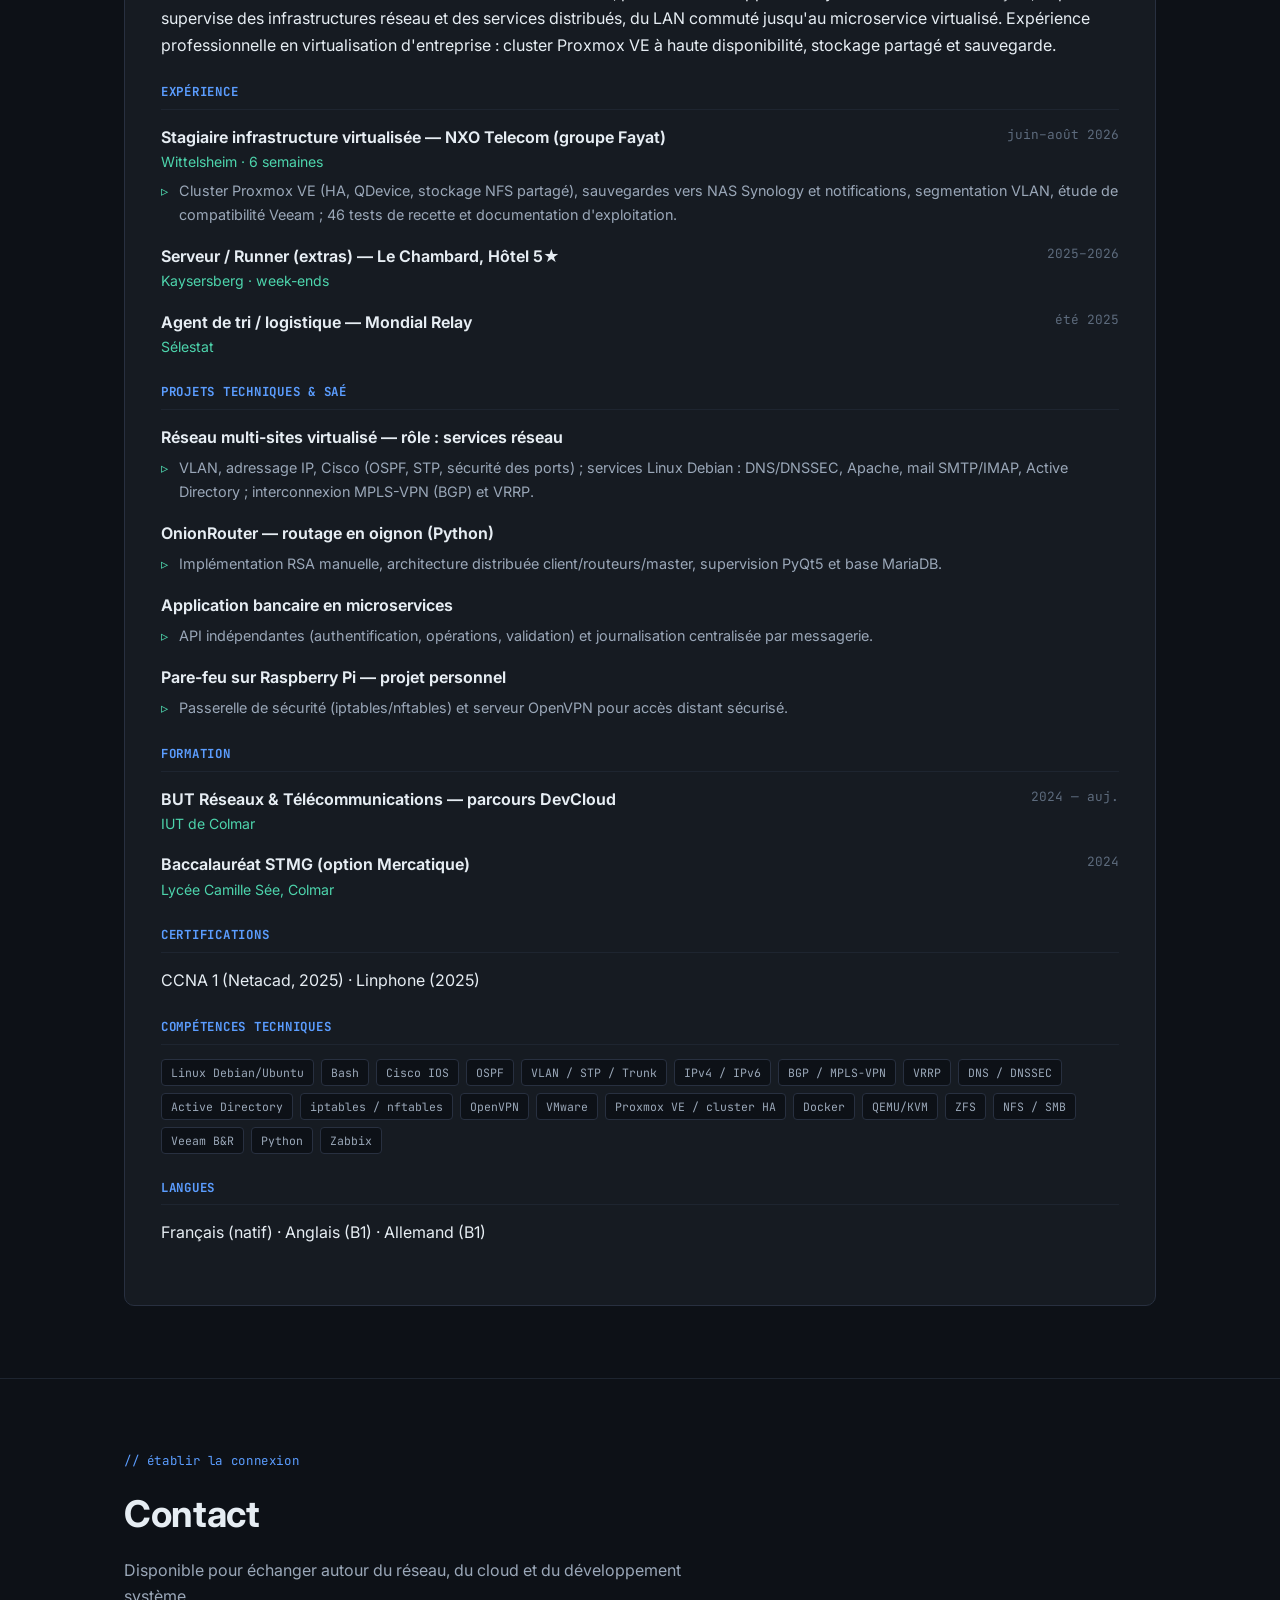
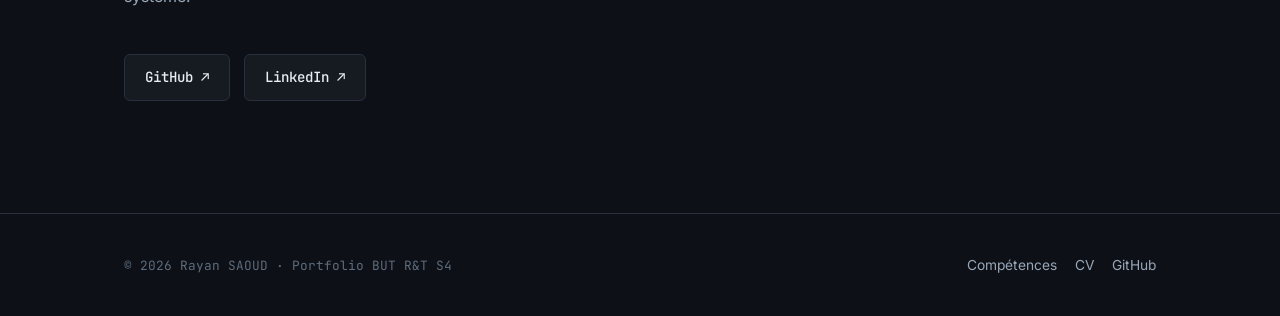
==== commit ac24bbd2: "Add files via upload" ====
--- a/index.html
+++ b/index.html
@@ -7,10 +7,21 @@
 <meta name="description" content="Portfolio de 2e année — BUT Réseaux & Télécommunications, parcours DevCloud, IUT de Colmar. Compétences validées en SAÉ et en stage (cluster Proxmox VE haute disponibilité chez NXO Telecom), mises en perspective avec le Programme National.">
 <link rel="preconnect" href="https://fonts.googleapis.com">
 <link rel="preconnect" href="https://fonts.gstatic.com" crossorigin>
-<link href="https://fonts.googleapis.com/css2?family=Inter:wght@400;500;600;700;800&family=JetBrains+Mono:wght@400;500;600&display=swap" rel="stylesheet">
+<link href="https://fonts.googleapis.com/css2?family=Inter:wght@400;500;600&family=Inter+Tight:wght@500;600;700&family=JetBrains+Mono:wght@400;500&display=swap" rel="stylesheet">
+<link rel="icon" href="data:image/svg+xml,%3Csvg xmlns='http://www.w3.org/2000/svg' viewBox='0 0 32 32'%3E%3Crect width='32' height='32' rx='7' fill='%23000'/%3E%3Ccircle cx='16' cy='16' r='5' fill='%2330d158'/%3E%3C/svg%3E">
+<meta property="og:type" content="website">
+<meta property="og:site_name" content="Portfolio — Rayan Saoud">
+<meta property="og:title" content="Rayan SAOUD — Portfolio BUT R&T · DevCloud">
+<meta property="og:description" content="Portfolio de 2e année — BUT Réseaux & Télécommunications, parcours DevCloud, IUT de Colmar. Compétences validées en SAÉ et en stage (cluster Proxmox VE haute disponibilité chez NXO Telecom), mises en perspective avec le Programme National.">
+<meta property="og:url" content="https://ryn-s.github.io/portfoliort/">
+<meta property="og:image" content="https://ryn-s.github.io/portfoliort/assets/img/preview.png">
+<meta property="og:locale" content="fr_FR">
+<meta name="twitter:card" content="summary_large_image">
+<meta name="theme-color" content="#000000">
 <link rel="stylesheet" href="assets/css/style.css">
 </head>
 <body>
+<div class="glow" aria-hidden="true"></div>
 
 <nav class="nav">
   <div class="nav-inner">
@@ -18,6 +29,7 @@
     <button class="nav-toggle" aria-label="Menu">≡</button>
     <div class="nav-links">
       <a href="#presentation">Présentation</a>
+      <a href="#stage">Stage</a>
       <a href="#competences">Compétences</a>
       <a href="#projets">SAÉ &amp; Projets</a>
       <a href="#parcours">Parcours</a>
@@ -31,19 +43,66 @@
 <!-- ============ HERO ============ -->
 <header class="hero">
   <div class="wrap">
-    <div class="eyebrow">PORTFOLIO · BUT R&amp;T · 2<sup>e</sup>&nbsp;ANNÉE · S4</div>
-    <h1>Concevoir, déployer et superviser<br>des <span class="grad">infrastructures &amp; services</span> distribués.</h1>
-    <p class="lead">Étudiant en BUT Réseaux &amp; Télécommunications à l'IUT de Colmar, parcours <strong>Développement Système &amp; Cloud</strong>. Ce portfolio atteste de mes 5 compétences à travers mes SAÉ, mes projets et mon expérience professionnelle.</p>
+    <div class="eyebrow">Portfolio · BUT R&amp;T · 2<sup>e</sup> année · parcours DevCloud</div>
+    <h1>Concevoir, déployer et superviser<br>des <span class="grad">infrastructures et services</span><br>distribués.</h1>
+    <p class="lead">Étudiant en BUT Réseaux &amp; Télécommunications à l'IUT de Colmar, parcours <strong>Développement Système &amp; Cloud</strong>. Ce portfolio documente mes cinq compétences à travers mes SAÉ, mes projets et mon stage de 2<sup>e</sup> année chez NXO.</p>
     <div class="hero-cta">
-      <a href="#competences" class="btn btn-primary">Explorer les 5 compétences →</a>
-      <a href="#cv" class="btn">Voir mon CV</a>
-    </div>
-
-    <div class="status-strip reveal">
-      <div class="cell"><div class="k">Formation</div><div class="v">BUT R&amp;T <small>· DevCloud</small></div></div>
-      <div class="cell"><div class="k">Établissement</div><div class="v">IUT de Colmar</div></div>
-      <div class="cell"><div class="k">Stage S4</div><div class="v">Infra. Proxmox <small>· 6 sem.</small></div></div>
-      <div class="cell"><div class="k">Compétences</div><div class="v">5 <small>· validées</small></div></div>
+      <a href="#stage" class="btn btn-primary">Voir le stage</a>
+      <a href="#competences" class="btn">Les 5 compétences</a>
+    </div>
+
+    <figure class="diagram reveal">
+      <svg viewBox="0 0 940 366" role="img" aria-label="Schéma de la maquette : routeur, switch à quatre VLAN, deux hyperviseurs en cluster et NAS partagé">
+        <!-- liaisons -->
+        <path class="d-edge" d="M470,64 L470,132"/>
+        <path class="d-edge" d="M420,196 C420,240 125,228 125,268"/>
+        <path class="d-edge" d="M470,196 C470,236 405,232 405,268"/>
+        <path class="d-edge" d="M520,196 C520,240 800,228 800,268"/>
+        <path class="d-edge-hi" d="M220,304 L310,304"/>
+        <path class="d-edge-hi" d="M500,304 L700,304"/>
+        <text class="d-tag" x="265" y="296" text-anchor="middle">corosync</text>
+        <text class="d-tag" x="600" y="296" text-anchor="middle">NFS partagé</text>
+
+        <!-- routeur -->
+        <rect class="d-box" x="376" y="8" width="188" height="56" rx="13"/>
+        <text class="d-name" x="470" y="32" text-anchor="middle">DrayTek Vigor</text>
+        <text class="d-sub"  x="470" y="50" text-anchor="middle">passerelle · filtrage</text>
+        <circle class="d-live" cx="546" cy="24" r="3.5"/>
+
+        <!-- switch -->
+        <rect class="d-box" x="330" y="132" width="280" height="64" rx="13"/>
+        <text class="d-name" x="470" y="160" text-anchor="middle">OmniSwitch 6450</text>
+        <text class="d-sub"  x="470" y="180" text-anchor="middle">VLAN 10 · 20 · 30 · 40</text>
+        <circle class="d-live" cx="592" cy="150" r="3.5"/>
+
+        <!-- noeud 1 -->
+        <rect class="d-box" x="30" y="268" width="190" height="72" rx="13"/>
+        <text class="d-name" x="125" y="300" text-anchor="middle">pve</text>
+        <text class="d-sub"  x="125" y="320" text-anchor="middle">Dell R620 · ZFS RAID-Z1</text>
+        <circle class="d-live d-pulse" cx="202" cy="288" r="9"/>
+        <circle class="d-live" cx="202" cy="288" r="3.5"/>
+
+        <!-- noeud 2 -->
+        <rect class="d-box" x="310" y="268" width="190" height="72" rx="13"/>
+        <text class="d-name" x="405" y="300" text-anchor="middle">pve-maquette</text>
+        <text class="d-sub"  x="405" y="320" text-anchor="middle">Dell R620 · ZFS RAID-Z1</text>
+        <circle class="d-live" cx="482" cy="288" r="3.5"/>
+
+        <!-- NAS -->
+        <rect class="d-box" x="700" y="268" width="200" height="72" rx="13"/>
+        <text class="d-name" x="800" y="300" text-anchor="middle">NAS Synology</text>
+        <text class="d-sub"  x="800" y="320" text-anchor="middle">stockage · sauvegarde · QDevice</text>
+        <circle class="d-live d-pulse" cx="882" cy="288" r="9"/>
+        <circle class="d-live" cx="882" cy="288" r="3.5"/>
+      </svg>
+      <figcaption>La maquette déployée chez NXO : deux hyperviseurs en cluster, un troisième vote porté par le NAS, quatre VLAN séparant administration, stockage, cluster et production.</figcaption>
+    </figure>
+
+    <div class="stats reveal">
+      <div class="stat"><span class="n">16</span><span class="l">livrables documentaires produits</span></div>
+      <div class="stat"><span class="n">46</span><span class="l">tests de recette, tous conformes</span></div>
+      <div class="stat"><span class="n">20</span><span class="l">machines virtuelles exploitées</span></div>
+      <div class="stat"><span class="n">4</span><span class="l">VLAN pour séparer les flux</span></div>
     </div>
   </div>
 </header>
@@ -61,7 +120,7 @@
         <p>Mon fil conducteur cette année : passer d'un réseau « qui marche » à un système <strong>conçu pour tenir la charge, la panne et l'évolution</strong> — du LAN commuté jusqu'au microservice déployé en environnement virtualisé.</p>
       </div>
       <div class="panel">
-        <h3 style="margin-top:0">Ce qui m'anime</h3>
+        <h3>Ce qui m'anime</h3>
         <div class="prose">
           <ul>
             <li><strong>Infrastructure réseau</strong> — architecture hiérarchique, haute disponibilité, routage opérateur.</li>
@@ -69,10 +128,68 @@
             <li><strong>Développement système</strong> — Python, architecture distribuée, microservices, API.</li>
           </ul>
         </div>
-        <div class="tags" style="margin-top:8px">
+        <div class="tags stack-sm">
           <span class="tag">Linux</span><span class="tag">Cisco IOS</span><span class="tag">EVE-NG</span>
           <span class="tag">Python</span><span class="tag">Docker</span><span class="tag">BGP / MPLS</span>
         </div>
+      </div>
+    </div>
+  </div>
+</section>
+
+<!-- ============ STAGE ============ -->
+<section class="block" id="stage">
+  <div class="wrap">
+    <div class="section-head reveal">
+      <div class="eyebrow">Situation professionnelle · juin – août 2026</div>
+      <h2>Stage de 2<sup>e</sup> année<br>chez NXO Telecom</h2>
+      <p>Intégrateur réseau et télécoms du groupe Fayat, site de Wittelsheim. Mission : concevoir, déployer et recetter une maquette d'infrastructure virtualisée en cluster, destinée à préfigurer une mise en production.</p>
+    </div>
+
+    <div class="feature reveal">
+      <div>
+        <h3>Haute disponibilité et bascule automatique</h3>
+        <p>Un cluster de deux nœuds ne suffit pas : à deux votants, la perte d'un serveur paralyse le survivant. J'ai ajouté un <strong>troisième vote porté par le NAS</strong>, puis provoqué délibérément la panne d'un nœud pour vérifier que les machines protégées redémarraient bien de l'autre côté.</p>
+        <p>Le cluster mesure aussi lui-même son déséquilibre de charge : j'ai observé une migration décidée sans mon intervention, ramenant l'écart de 37 % à 33 %.</p>
+        <div class="tags stack"><span class="tag">Proxmox VE</span><span class="tag">QDevice</span><span class="tag">Failover</span><span class="tag">CRS</span></div>
+      </div>
+      <figure class="shot">
+        <img src="assets/img/stage/ha-crs.png" alt="Interface Proxmox : état du cluster, ressources en haute disponibilité et déséquilibre de charge mesuré à 37 %" loading="lazy" width="1400" height="686">
+        <figcaption>Ressources sous haute disponibilité et rééquilibrage automatique en cours.</figcaption>
+      </figure>
+    </div>
+
+    <div class="feature feature-alt reveal">
+      <div>
+        <h3>Automatisation par l'API</h3>
+        <p>L'interface web convient à l'administration ponctuelle, pas aux gestes répétés. J'ai écrit un outil en <strong>Python</strong> qui parle à l'API de Proxmox : inventaire, déploiement de machines depuis un modèle, cycle de vie, sauvegarde et rapport d'exploitation.</p>
+        <p>Une commande remplace plusieurs minutes de manipulations — et une boucle de trois lignes déploie une série entière de machines identiques.</p>
+        <div class="tags stack"><span class="tag">Python</span><span class="tag">API REST</span><span class="tag">cloud-init</span><span class="tag">40 tests</span></div>
+      </div>
+      <figure class="shot">
+        <img src="assets/img/stage/deploy.png" alt="Terminal : déploiement automatisé d'une machine virtuelle, clonage en 24,6 secondes puis configuration et démarrage" loading="lazy" width="1400" height="264">
+        <figcaption>Déploiement complet d'une machine : clonage, configuration, démarrage.</figcaption>
+      </figure>
+    </div>
+
+    <div class="feature reveal">
+      <div>
+        <h3>Sauvegarde et supervision</h3>
+        <p>Une sauvegarde dont personne ne vérifie le résultat n'est pas une sauvegarde. Ce volet ne figurait pas dans la commande initiale ; il m'a semblé nécessaire de l'ajouter.</p>
+        <p>Chaque exécution planifiée envoie désormais un compte rendu par courriel : machines traitées, durée, volume, statut. Le rapport d'exploitation que j'ai écrit a par ailleurs révélé <strong>douze machines sans aucune sauvegarde</strong> sur le stockage analysé.</p>
+        <div class="tags stack"><span class="tag">vzdump</span><span class="tag">Veeam B&amp;R</span><span class="tag">SMTP</span><span class="tag">Supervision</span></div>
+      </div>
+      <figure class="shot">
+        <img src="assets/img/stage/notification-mail.png" alt="Courriel de fin de sauvegarde envoyé par Proxmox : machines traitées, durée et volume" loading="lazy" width="1400" height="511">
+        <figcaption>Compte rendu automatique reçu à la fin de chaque sauvegarde planifiée.</figcaption>
+      </figure>
+    </div>
+
+    <div class="panel reveal stack-lg">
+      <div class="prose">
+        <h3>Ce que j'en retiens</h3>
+        <p>En cours, une manipulation réussie clôt le travail. Ici, elle le commençait : il fallait ensuite prouver que ça fonctionnait, dans quelles conditions, et jusqu'où. Le cahier de recette — <strong>46 tests, tous conformes</strong> — m'a appris à transformer une intuition en question à laquelle on répond par oui ou par non.</p>
+        <p class="mb-0">J'y ai joint <strong>neuf points de vigilance</strong> : les limites rencontrées et les écarts aux préconisations de l'éditeur. Signaler ce qui ne fonctionne pas est plus utile, pour qui reprendra le dossier, que de ne présenter que ce qui marche.</p>
       </div>
     </div>
   </div>
@@ -136,17 +253,47 @@
     </div>
   </div>
 
-    <div class="panel reveal" style="margin-top:28px">
+    <div class="panel reveal stack-lg">
       <div class="prose">
-        <h3 style="margin-top:0">Le stage au regard du Programme National</h3>
-        <p style="margin-bottom:14px">Le contrat pédagogique demande de mettre les compétences acquises en stage « en perspective avec celles définies dans le programme national du BUT R&amp;T ». Voici cette correspondance en synthèse — chaque fiche de compétence la détaille avec ses preuves :</p>
-        <ul style="margin-bottom:6px">
-          <li><strong>Orchestrer</strong> · <a href="competences/orchestrer.html">AC34.01, AC34.02, AC34.03</a> — concevoir, administrer et superviser une infrastructure Cloud ; orchestrer ses ressources ; investiguer et résoudre les incidents. <em>Cluster Proxmox HA, rééquilibrage automatique, 9 points de vigilance.</em></li>
-          <li><strong>Administrer</strong> · <a href="competences/administrer.html">AC21.03, AC31.01, AC31.02, AC31.03</a> — déployer des solutions virtualisées ; concevoir un projet intégrant haute disponibilité, sécurité et supervision ; le documenter ; en réaliser la maquette. <em>La mission de stage elle-même : maquette recettée par 46 tests, 16 livrables.</em></li>
-          <li><strong>Connecter</strong> · <a href="competences/connecter.html">AC32.04</a> (en partie) — encadrer l'accès aux ressources du système d'information. <em>Segmentation en quatre VLAN et filtrage inter-VLAN.</em></li>
-          <li><strong>Programmer</strong> · <a href="competences/programmer.html">AC23.01</a> — automatiser l'administration système avec des scripts. <em>Outil pvetool en Python, validé sur le cluster réel.</em></li>
-          <li><strong>Développer</strong> · <a href="competences/developper.html">AC25.03</a> — programmer son réseau par le code. <em>Infrastructure pilotée par l'API, sans interface graphique.</em></li>
-        </ul>
+        <h3>Le stage au regard du programme national</h3>
+        <p class="mb-0">Le contrat pédagogique demande de mettre les compétences acquises en stage « en perspective avec celles définies dans le programme national du BUT&nbsp;R&amp;T ». Voici la correspondance ; chaque fiche la détaille avec ses preuves.</p>
+      </div>
+      <div class="ac-list stack">
+        <div class="ac">
+          <div class="ac-code">Orchestrer</div>
+          <div>
+            <div class="ac-label">AC34.01 · AC34.02 · AC34.03 — concevoir, administrer et superviser une infrastructure Cloud ; orchestrer ses ressources ; investiguer et résoudre les incidents</div>
+            <div class="ac-proof">Cluster Proxmox à haute disponibilité, rééquilibrage automatique de charge, neuf points de vigilance documentés. <a href="competences/orchestrer.html">Voir la fiche</a></div>
+          </div>
+        </div>
+        <div class="ac">
+          <div class="ac-code">Administrer</div>
+          <div>
+            <div class="ac-label">AC21.03 · AC31.01 · AC31.02 · AC31.03 — déployer des solutions virtualisées ; concevoir un projet intégrant haute disponibilité, sécurité et supervision ; le documenter ; en réaliser la maquette</div>
+            <div class="ac-proof">La mission de stage elle-même : maquette recettée par 46 tests, seize livrables produits. <a href="competences/administrer.html">Voir la fiche</a></div>
+          </div>
+        </div>
+        <div class="ac ac-partial">
+          <div class="ac-code">Connecter</div>
+          <div>
+            <div class="ac-label">AC32.04 (en partie) — encadrer l’accès aux ressources du système d’information</div>
+            <div class="ac-proof">Segmentation en quatre VLAN et filtrage inter-VLAN sur routeur. <a href="competences/connecter.html">Voir la fiche</a></div>
+          </div>
+        </div>
+        <div class="ac">
+          <div class="ac-code">Programmer</div>
+          <div>
+            <div class="ac-label">AC23.01 — automatiser l’administration système avec des scripts</div>
+            <div class="ac-proof">Outil pvetool en Python, validé sur le cluster réel. <a href="competences/programmer.html">Voir la fiche</a></div>
+          </div>
+        </div>
+        <div class="ac">
+          <div class="ac-code">Développer</div>
+          <div>
+            <div class="ac-label">AC25.03 — programmer son réseau par le code</div>
+            <div class="ac-proof">Infrastructure pilotée par l’API, sans interface graphique. <a href="competences/developper.html">Voir la fiche</a></div>
+          </div>
+        </div>
       </div>
     </div>
   </section>
@@ -171,7 +318,7 @@
         <div class="head"><h3>OnionRouter</h3><span class="badge">SAÉ 3.02 · binôme</span></div>
         <p>Réseau de routeurs virtuels permettant une communication anonyme par chiffrement en couches. Implémentation RSA <em>« maison »</em> (sans librairie crypto), architecture distribuée et interface de supervision.</p>
         <div class="tags"><span class="tag">Python</span><span class="tag">RSA manuel</span><span class="tag">PyQt5</span><span class="tag">MariaDB</span></div>
-        <p style="margin-top:14px;margin-bottom:0"><a href="https://github.com/Ryn-s/Onion_Router" target="_blank" rel="noopener">→ Dépôt GitHub</a> · <a href="https://youtu.be/nkGbUICb_v0" target="_blank" rel="noopener">→ Démo vidéo</a></p>
+        <p class="card-note"><a href="https://github.com/Ryn-s/Onion_Router" target="_blank" rel="noopener">→ Dépôt GitHub</a> · <a href="https://youtu.be/nkGbUICb_v0" target="_blank" rel="noopener">→ Démo vidéo</a></p>
       </div>
 
       <div class="proj reveal">
@@ -184,7 +331,7 @@
         <div class="head"><h3>Gestion bancaire en microservices</h3><span class="badge">SAÉ 4.DevCloud.01</span></div>
         <p>Application de gestion bancaire découpée en microservices : API d'authentification, opérations clients, validation par agent et journalisation via un service de messagerie.</p>
         <div class="tags"><span class="tag">Microservices</span><span class="tag">API REST</span><span class="tag">Auth</span><span class="tag">Logs</span></div>
-        <p style="margin-top:14px;margin-bottom:0"><a href="competences/fiches-sae.html">→ Voir les 3 fiches SAÉ (suivi · journal · synthèse)</a></p>
+        <p class="card-note"><a href="competences/fiches-sae.html">→ Voir les 3 fiches SAÉ (suivi · journal · synthèse)</a></p>
       </div>
 
       <div class="proj reveal">
@@ -203,7 +350,7 @@
         <div class="head"><h3>Stage — Infrastructure virtualisée en cluster</h3><span class="badge">situation pro · 6 sem.</span></div>
         <p>Conception et déploiement d'une maquette <strong>Proxmox VE en cluster</strong> chez <strong>NXO Telecom</strong> (groupe Fayat) : haute disponibilité, stockage NAS externe, segmentation VLAN et étude de compatibilité Veeam. <strong>46 tests de recette</strong> conformes et 16 livrables documentaires produits.</p>
         <div class="tags"><span class="tag">Proxmox VE</span><span class="tag">Cluster / HA</span><span class="tag">NAS / NFS</span><span class="tag">Veeam</span><span class="tag">VLAN</span></div>
-        <p style="margin-top:14px;margin-bottom:0"><a href="competences/orchestrer.html">→ Voir la compétence Orchestrer</a></p>
+        <p class="card-note"><a href="competences/orchestrer.html">→ Voir la compétence Orchestrer</a></p>
       </div>
 
     </div>
@@ -219,7 +366,7 @@
     </div>
     <div class="grid-2 reveal">
       <div class="panel">
-        <h3 style="margin-top:0">Formation</h3>
+        <h3>Formation</h3>
         <div class="cv-item">
           <div class="it-head"><span class="it-title">BUT Réseaux &amp; Télécommunications</span><span class="it-date">2024 — auj.</span></div>
           <div class="it-sub">IUT de Colmar · parcours DevCloud (2<sup>e</sup> année)</div>
@@ -230,7 +377,7 @@
         </div>
       </div>
       <div class="panel">
-        <h3 style="margin-top:0">Expérience professionnelle</h3>
+        <h3>Expérience professionnelle</h3>
         <div class="cv-item">
           <div class="it-head"><span class="it-title">Stagiaire — infrastructure virtualisée</span><span class="it-date">juin–août 2026</span></div>
           <div class="it-sub">NXO Telecom (groupe Fayat) · Wittelsheim · 6 semaines</div>
@@ -258,17 +405,17 @@
 
     <div class="grid-2 reveal">
       <div class="panel prose">
-        <h3 style="margin-top:0">Ce que je recherche</h3>
+        <h3>Ce que je recherche</h3>
         <p>Mon stage de 2<sup>e</sup> année a confirmé une orientation : je veux travailler sur <strong>l'infrastructure et son exploitation</strong> — virtualisation, stockage, haute disponibilité, sauvegarde — plutôt que sur le développement applicatif seul.</p>
         <p>Je vise un stage où l'on m'aura confié un périmètre technique réel, avec de l'automatisation à la clé : administration d'un parc virtualisé, déploiement automatisé, ou exploitation d'une infrastructure cloud ou hébergée.</p>
-        <div class="tags" style="margin-top:8px">
+        <div class="tags stack-sm">
           <span class="tag">Virtualisation</span><span class="tag">Cloud / hébergement</span>
           <span class="tag">Automatisation</span><span class="tag">Exploitation / supervision</span>
         </div>
       </div>
 
       <div class="panel prose">
-        <h3 style="margin-top:0">Ce que j'apporte</h3>
+        <h3>Ce que j'apporte</h3>
         <ul>
           <li>Une expérience concrète de <strong>déploiement d'infrastructure en entreprise</strong>, du matériel à la documentation d'exploitation.</li>
           <li>L'habitude de <strong>documenter et de faire recetter</strong> ce que je livre — 16 livrables et 46 tests formalisés sur mon stage de 2<sup>e</sup> année.</li>
@@ -277,8 +424,8 @@
       </div>
     </div>
 
-    <div class="section-head reveal" style="margin-top:34px">
-      <h3 style="font-size:1.05rem">Entreprises visées</h3>
+    <div class="section-head reveal stack-lg">
+      <h3>Entreprises visées</h3>
     </div>
     <div class="proj-grid reveal">
 
@@ -320,10 +467,10 @@
 
     </div>
 
-    <div class="panel reveal" style="margin-top:20px">
+    <div class="panel reveal stack-lg">
       <div class="prose">
         <p><strong>Démarche engagée</strong> — candidatures spontanées ciblées dès la rentrée de septembre, en priorité sur l'axe Colmar – Mulhouse – Strasbourg, avec ouverture nationale pour les opérateurs cloud. Le présent portfolio et mes dépôts publics servent de support de candidature.</p>
-        <p style="margin-bottom:0"><strong>Critère de sélection</strong> — je privilégie les structures où l'infrastructure est exploitée en interne plutôt que sous-traitée : c'est la condition pour qu'un stagiaire touche réellement à la virtualisation, au stockage et à la sauvegarde, au lieu de se limiter au support utilisateur.</p>
+        <p class="mb-0"><strong>Critère de sélection</strong> — je privilégie les structures où l'infrastructure est exploitée en interne plutôt que sous-traitée : c'est la condition pour qu'un stagiaire touche réellement à la virtualisation, au stockage et à la sauvegarde, au lieu de se limiter au support utilisateur.</p>
       </div>
     </div>
   </div>
@@ -341,7 +488,7 @@
     <div class="cv-tabs reveal">
       <button class="cv-tab active" data-target="cv-fr">Français</button>
       <button class="cv-tab" data-target="cv-en">English</button>
-      <a href="assets/cv/CV_Rayan_SAOUD.pdf" download class="btn" style="margin-left:auto">↓ Télécharger le CV (PDF)</a>
+      <a href="assets/cv/CV_Rayan_SAOUD.pdf" download class="btn push-right">↓ Télécharger le CV (PDF)</a>
     </div>
 
     <!-- CV FR -->
@@ -361,7 +508,7 @@
 
         <div class="cv-block">
           <h4>Profil</h4>
-          <p style="color:var(--text-dim);font-size:.94rem">Étudiant en 2<sup>e</sup> année de BUT Réseaux &amp; Télécommunications, parcours Développement Système &amp; Cloud. Je conçois, déploie et supervise des infrastructures réseau et des services distribués, du LAN commuté jusqu'au microservice virtualisé. Expérience professionnelle en virtualisation d'entreprise : cluster Proxmox VE à haute disponibilité, stockage partagé et sauvegarde.</p>
+          <p class="note">Étudiant en 2<sup>e</sup> année de BUT Réseaux &amp; Télécommunications, parcours Développement Système &amp; Cloud. Je conçois, déploie et supervise des infrastructures réseau et des services distribués, du LAN commuté jusqu'au microservice virtualisé. Expérience professionnelle en virtualisation d'entreprise : cluster Proxmox VE à haute disponibilité, stockage partagé et sauvegarde.</p>
         </div>
 
         <div class="cv-block">
@@ -384,7 +531,7 @@
         <div class="cv-block">
           <h4>Projets techniques &amp; SAÉ</h4>
           <div class="cv-item">
-            <div class="it-title">Réseau multi-sites virtualisé <span style="color:var(--text-faint);font-weight:400">— rôle : services réseau</span></div>
+            <div class="it-title">Réseau multi-sites virtualisé <span class="marker">— rôle : services réseau</span></div>
             <ul><li>VLAN, adressage IP, Cisco (OSPF, STP, sécurité des ports) ; services Linux Debian : DNS/DNSSEC, Apache, mail SMTP/IMAP, Active Directory ; interconnexion MPLS-VPN (BGP) et VRRP.</li></ul>
           </div>
           <div class="cv-item">
@@ -396,7 +543,7 @@
             <ul><li>API indépendantes (authentification, opérations, validation) et journalisation centralisée par messagerie.</li></ul>
           </div>
           <div class="cv-item">
-            <div class="it-title">Pare-feu sur Raspberry Pi <span style="color:var(--text-faint);font-weight:400">— projet personnel</span></div>
+            <div class="it-title">Pare-feu sur Raspberry Pi <span class="marker">— projet personnel</span></div>
             <ul><li>Passerelle de sécurité (iptables/nftables) et serveur OpenVPN pour accès distant sécurisé.</li></ul>
           </div>
         </div>
@@ -415,7 +562,7 @@
 
         <div class="cv-block">
           <h4>Certifications</h4>
-          <p style="color:var(--text-dim);font-size:.92rem">CCNA 1 (Netacad, 2025) · Linphone (2025)</p>
+          <p class="note">CCNA 1 (Netacad, 2025) · Linphone (2025)</p>
         </div>
 
         <div class="cv-block">
@@ -431,9 +578,9 @@
           </div>
         </div>
 
-        <div class="cv-block" style="margin-bottom:0">
+        <div class="cv-block mb-0">
           <h4>Langues</h4>
-          <p style="color:var(--text-dim);font-size:.92rem">Français (natif) · Anglais (B1) · Allemand (B1)</p>
+          <p class="note">Français (natif) · Anglais (B1) · Allemand (B1)</p>
         </div>
       </div>
     </div>
@@ -455,7 +602,7 @@
 
         <div class="cv-block">
           <h4>Profile</h4>
-          <p style="color:var(--text-dim);font-size:.94rem">Second-year student in a French Networks &amp; Telecommunications degree (BUT R&amp;T), Systems &amp; Cloud Development track. I design, deploy and monitor network infrastructures and distributed services — from switched LANs to virtualized microservices. Professional experience in enterprise virtualization: high-availability Proxmox VE cluster, shared storage and backup.</p>
+          <p class="note">Second-year student in a French Networks &amp; Telecommunications degree (BUT R&amp;T), Systems &amp; Cloud Development track. I design, deploy and monitor network infrastructures and distributed services — from switched LANs to virtualized microservices. Professional experience in enterprise virtualization: high-availability Proxmox VE cluster, shared storage and backup.</p>
         </div>
 
         <div class="cv-block">
@@ -478,7 +625,7 @@
         <div class="cv-block">
           <h4>Technical projects &amp; coursework</h4>
           <div class="cv-item">
-            <div class="it-title">Virtualized multi-site network <span style="color:var(--text-faint);font-weight:400">— role: network services</span></div>
+            <div class="it-title">Virtualized multi-site network <span class="marker">— role: network services</span></div>
             <ul><li>VLANs, IP addressing, Cisco (OSPF, STP, port security); Linux Debian services: DNS/DNSSEC, Apache, SMTP/IMAP mail, Active Directory; MPLS-VPN interconnection (BGP) and VRRP.</li></ul>
           </div>
           <div class="cv-item">
@@ -490,7 +637,7 @@
             <ul><li>Independent APIs (authentication, transactions, approval) with centralized message-based logging.</li></ul>
           </div>
           <div class="cv-item">
-            <div class="it-title">Raspberry Pi firewall <span style="color:var(--text-faint);font-weight:400">— personal project</span></div>
+            <div class="it-title">Raspberry Pi firewall <span class="marker">— personal project</span></div>
             <ul><li>Security gateway (iptables/nftables) and OpenVPN server for secure remote access.</li></ul>
           </div>
         </div>
@@ -509,7 +656,7 @@
 
         <div class="cv-block">
           <h4>Certifications</h4>
-          <p style="color:var(--text-dim);font-size:.92rem">CCNA 1 (Netacad, 2025) · Linphone (2025)</p>
+          <p class="note">CCNA 1 (Netacad, 2025) · Linphone (2025)</p>
         </div>
 
         <div class="cv-block">
@@ -525,9 +672,9 @@
           </div>
         </div>
 
-        <div class="cv-block" style="margin-bottom:0">
+        <div class="cv-block mb-0">
           <h4>Languages</h4>
-          <p style="color:var(--text-dim);font-size:.92rem">French (native) · English (B1) · German (B1)</p>
+          <p class="note">French (native) · English (B1) · German (B1)</p>
         </div>
       </div>
     </div>
